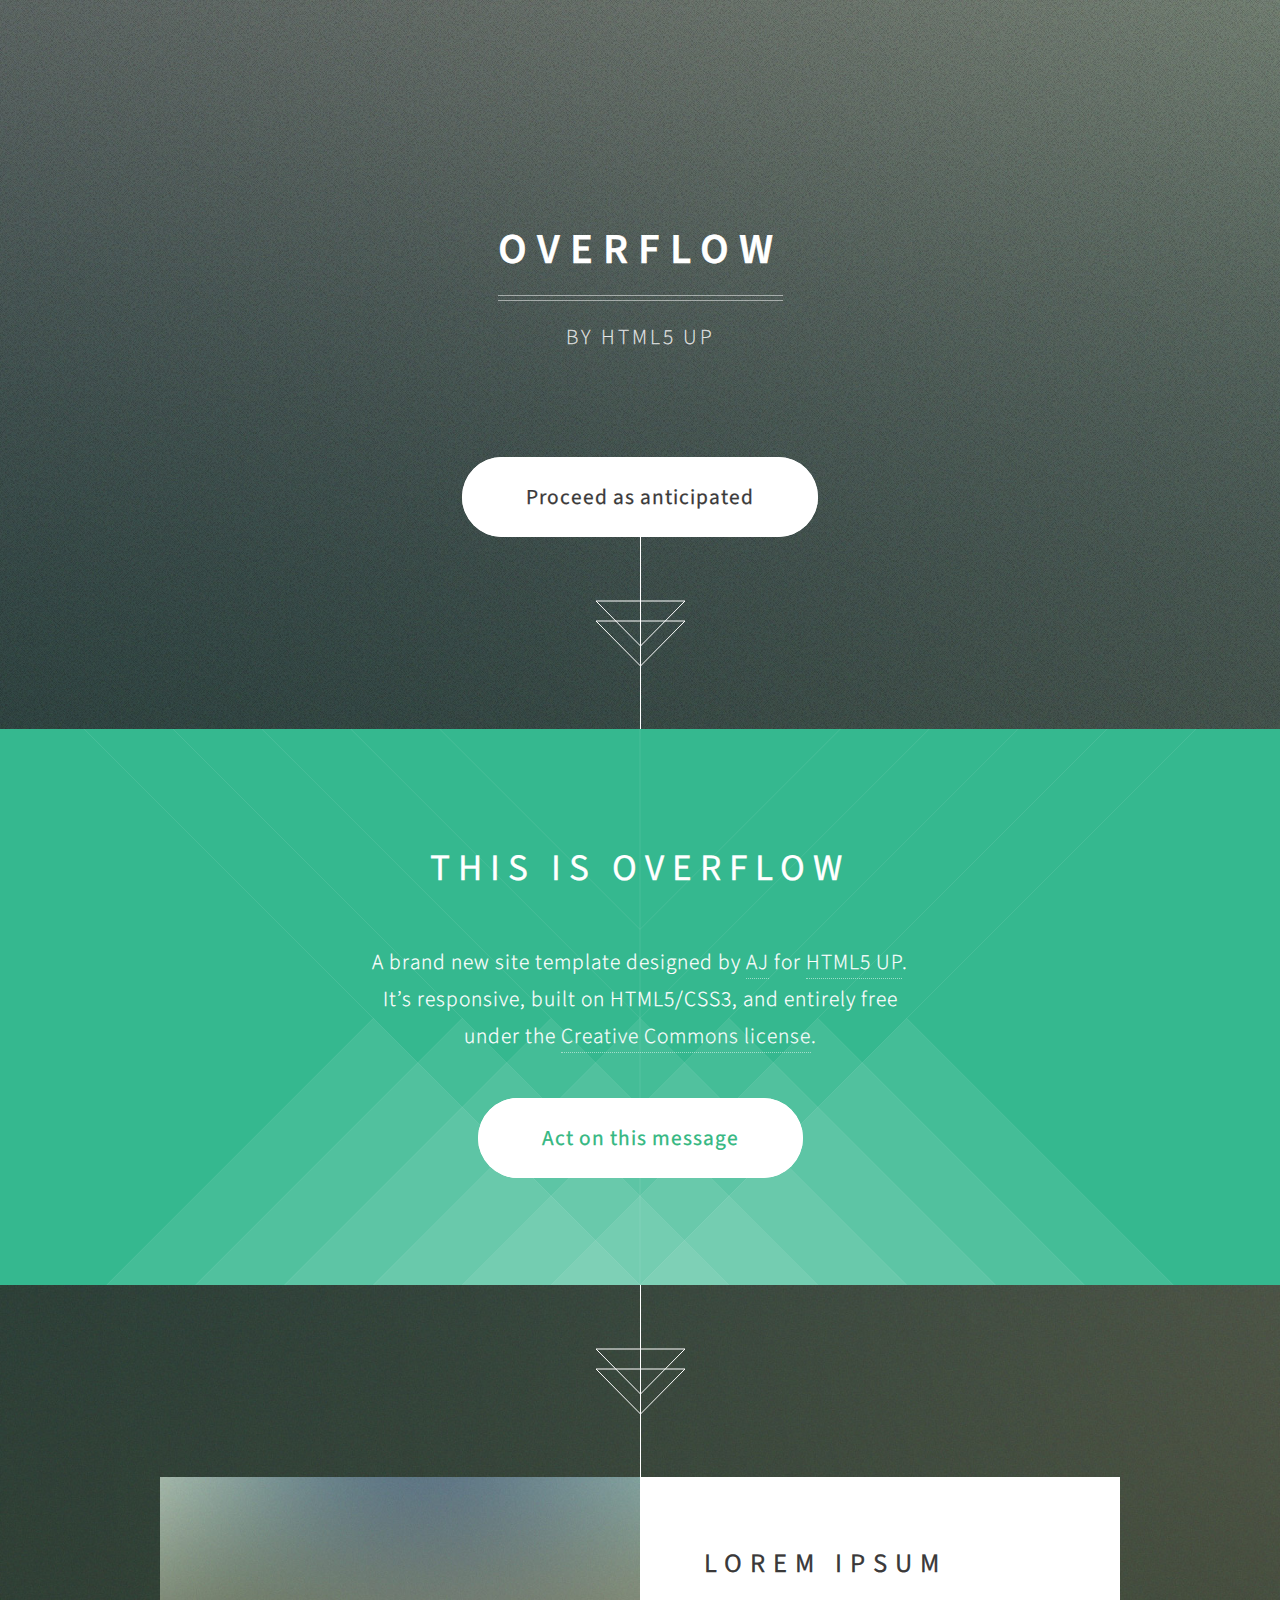
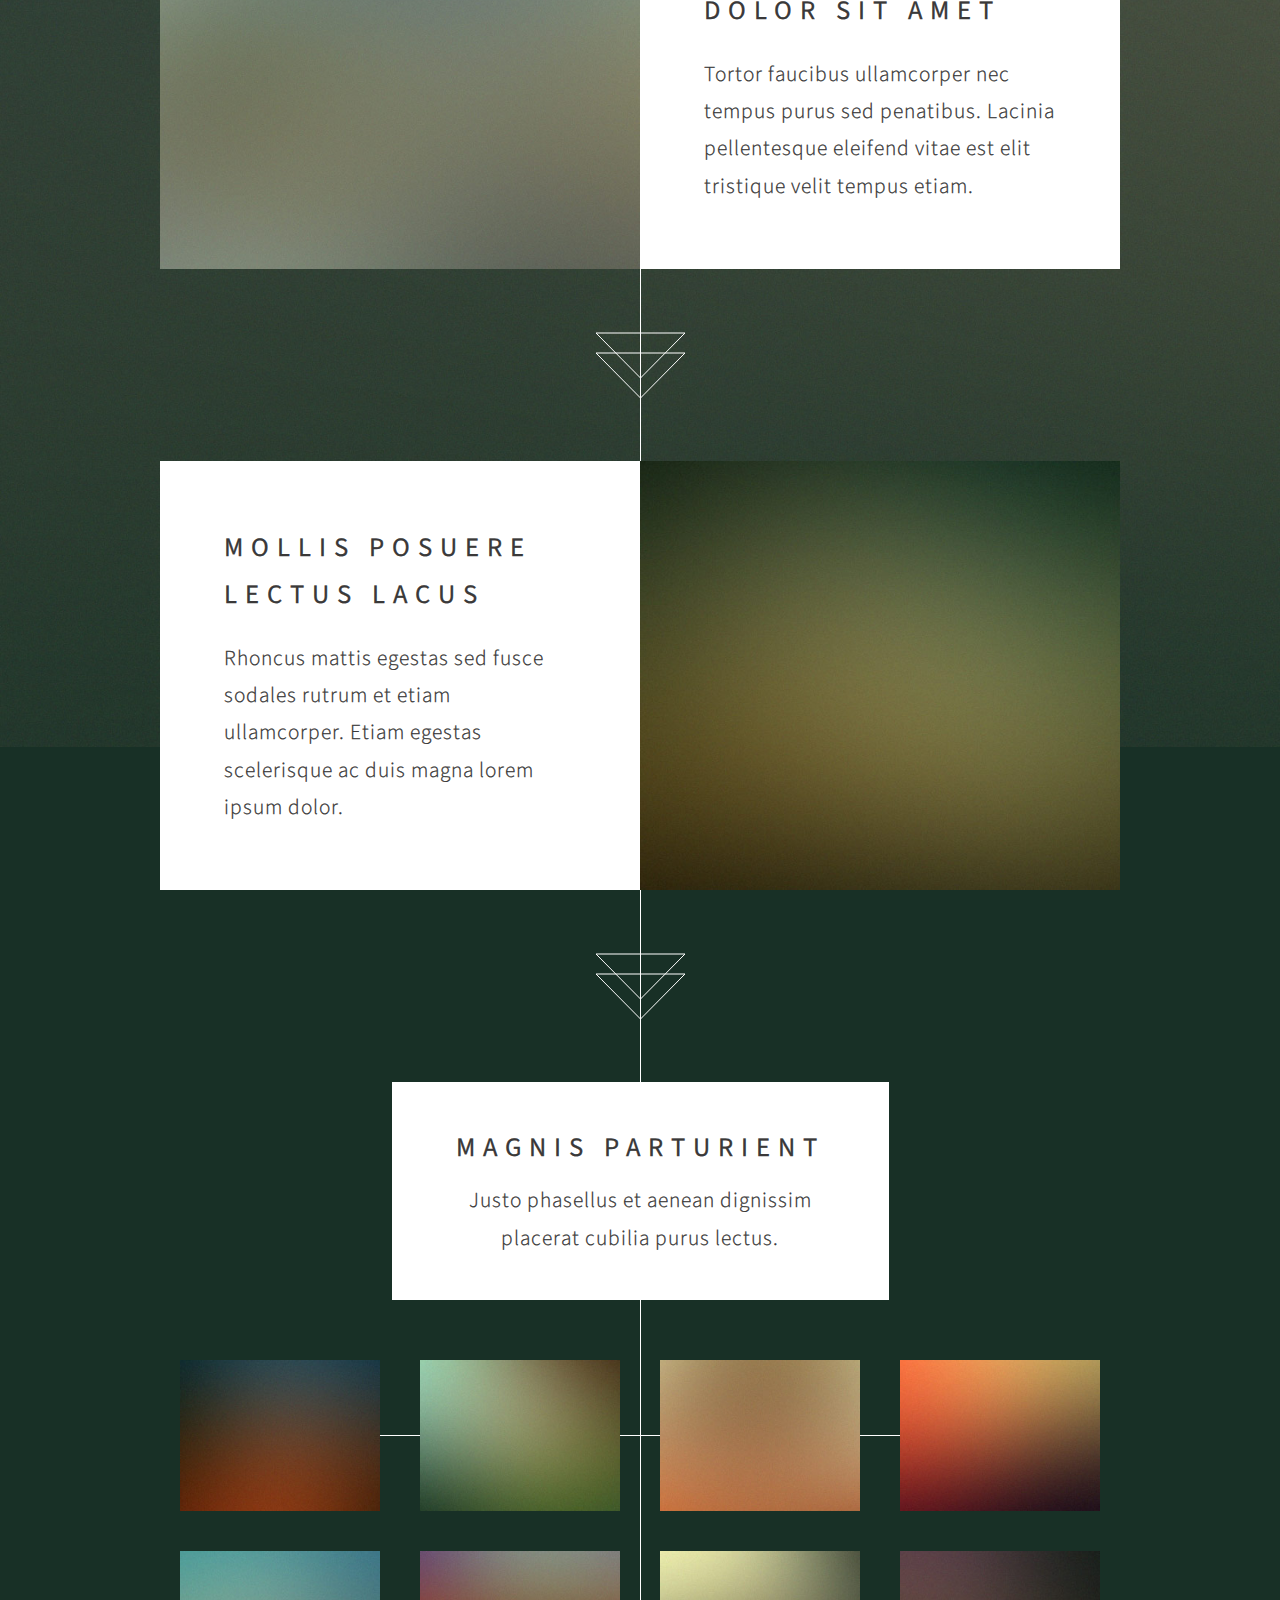
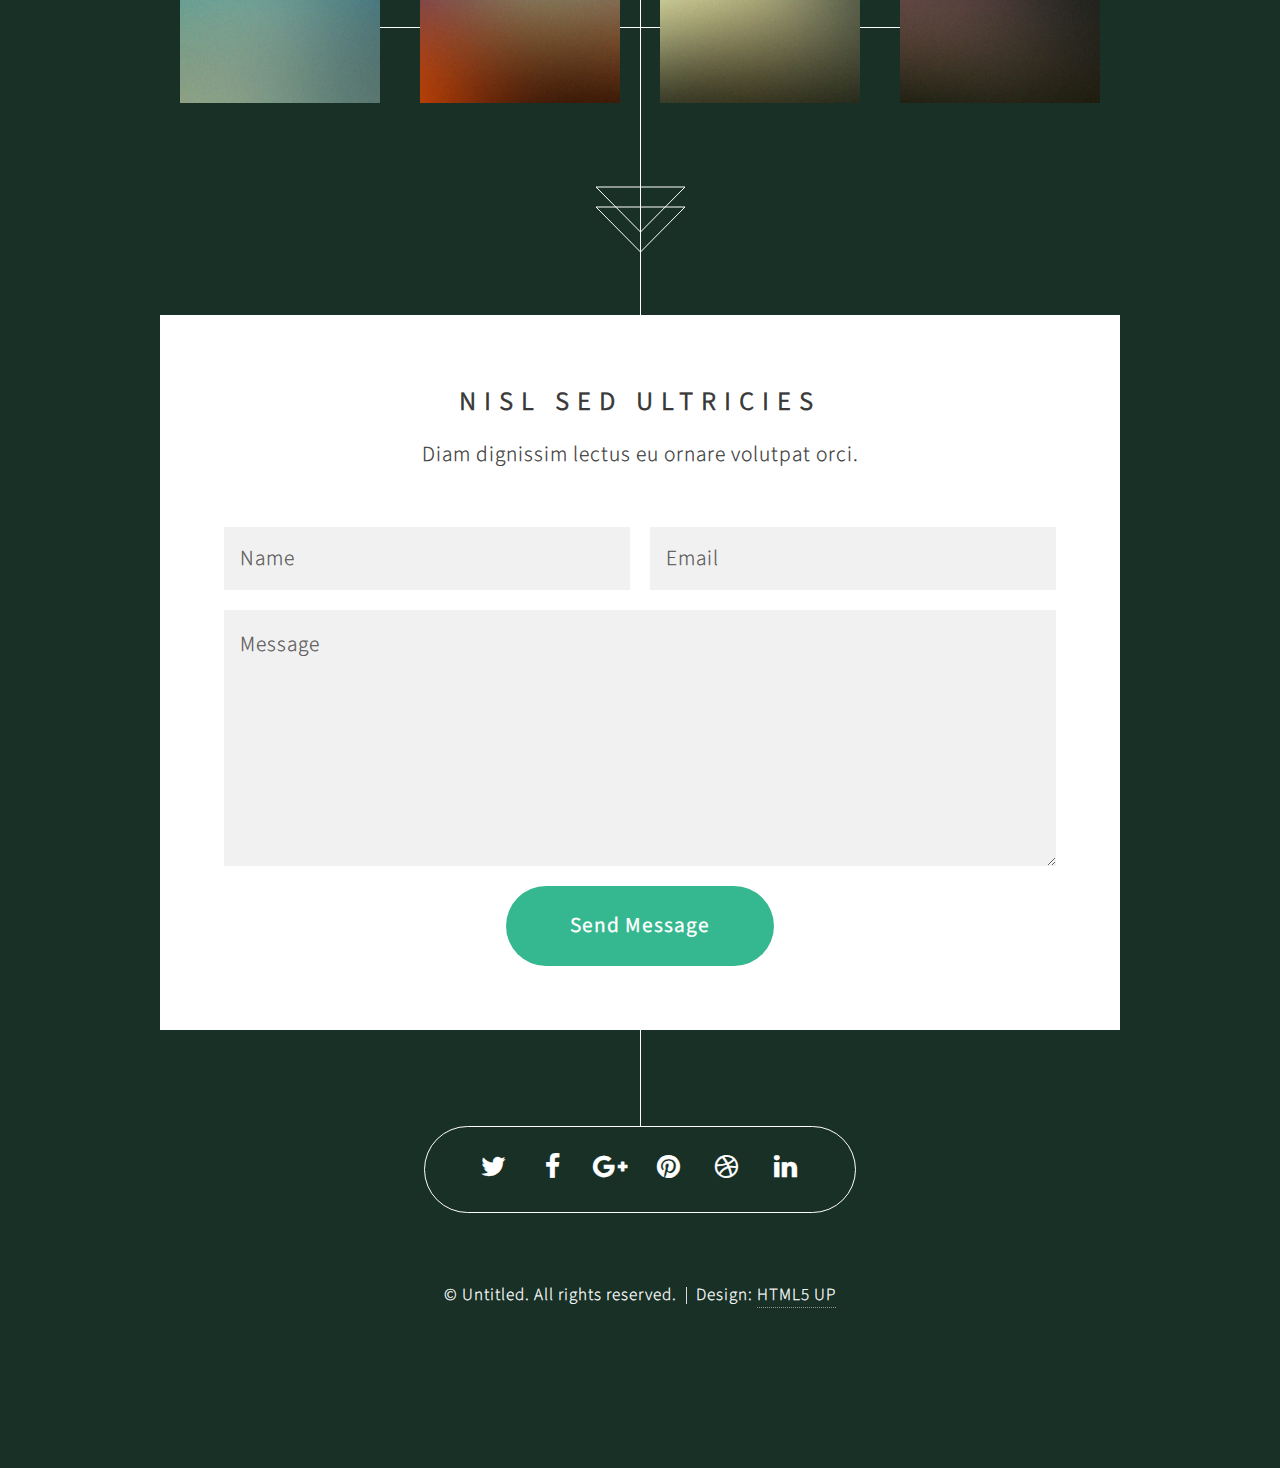
==== index.html @ 0cb52aa2 "Overflow structure" ====
<!DOCTYPE HTML>
<!--
	Overflow by HTML5 UP
	html5up.net | @ajlkn
	Free for personal and commercial use under the CCA 3.0 license (html5up.net/license)
-->
<html>
	<head>
		<title>Overflow by HTML5 UP</title>
		<meta charset="utf-8" />
		<meta name="viewport" content="width=device-width, initial-scale=1, user-scalable=no" />
		<link rel="stylesheet" href="assets/css/main.css" />
		<noscript><link rel="stylesheet" href="assets/css/noscript.css" /></noscript>
	</head>
	<body class="is-preload">

		<!-- Header -->
			<section id="header">
				<header>
					<h1>Overflow</h1>
					<p>By HTML5 UP</p>
				</header>
				<footer>
					<a href="#banner" class="button style2 scrolly-middle">Proceed as anticipated</a>
				</footer>
			</section>

		<!-- Banner -->
			<section id="banner">
				<header>
					<h2>This is Overflow</h2>
				</header>
				<p>A brand new site template designed by <a href="http://twitter.com/ajlkn">AJ</a> for <a href="http://html5up.net">HTML5 UP</a>.<br />
				It’s responsive, built on HTML5/CSS3, and entirely free<br />
				under the <a href="http://html5up.net/license">Creative Commons license</a>.</p>
				<footer>
					<a href="#first" class="button style2 scrolly">Act on this message</a>
				</footer>
			</section>

		<!-- Feature 1 -->
			<article id="first" class="container box style1 right">
				<a href="#" class="image fit"><img src="images/pic01.jpg" alt="" /></a>
				<div class="inner">
					<header>
						<h2>Lorem ipsum<br />
						dolor sit amet</h2>
					</header>
					<p>Tortor faucibus ullamcorper nec tempus purus sed penatibus. Lacinia pellentesque eleifend vitae est elit tristique velit tempus etiam.</p>
				</div>
			</article>

		<!-- Feature 2 -->
			<article class="container box style1 left">
				<a href="#" class="image fit"><img src="images/pic02.jpg" alt="" /></a>
				<div class="inner">
					<header>
						<h2>Mollis posuere<br />
						lectus lacus</h2>
					</header>
					<p>Rhoncus mattis egestas sed fusce sodales rutrum et etiam ullamcorper. Etiam egestas scelerisque ac duis magna lorem ipsum dolor.</p>
				</div>
			</article>

		<!-- Portfolio -->
			<article class="container box style2">
				<header>
					<h2>Magnis parturient</h2>
					<p>Justo phasellus et aenean dignissim<br />
					placerat cubilia purus lectus.</p>
				</header>
				<div class="inner gallery">
					<div class="row gtr-0">
						<div class="col-3 col-12-mobile"><a href="images/fulls/01.jpg" class="image fit"><img src="images/thumbs/01.jpg" alt="" title="Ad infinitum" /></a></div>
						<div class="col-3 col-12-mobile"><a href="images/fulls/02.jpg" class="image fit"><img src="images/thumbs/02.jpg" alt="" title="Dressed in Clarity" /></a></div>
						<div class="col-3 col-12-mobile"><a href="images/fulls/03.jpg" class="image fit"><img src="images/thumbs/03.jpg" alt="" title="Raven" /></a></div>
						<div class="col-3 col-12-mobile"><a href="images/fulls/04.jpg" class="image fit"><img src="images/thumbs/04.jpg" alt="" title="I'll have a cup of Disneyland, please" /></a></div>
					</div>
					<div class="row gtr-0">
						<div class="col-3 col-12-mobile"><a href="images/fulls/05.jpg" class="image fit"><img src="images/thumbs/05.jpg" alt="" title="Cherish" /></a></div>
						<div class="col-3 col-12-mobile"><a href="images/fulls/06.jpg" class="image fit"><img src="images/thumbs/06.jpg" alt="" title="Different." /></a></div>
						<div class="col-3 col-12-mobile"><a href="images/fulls/07.jpg" class="image fit"><img src="images/thumbs/07.jpg" alt="" title="History was made here" /></a></div>
						<div class="col-3 col-12-mobile"><a href="images/fulls/08.jpg" class="image fit"><img src="images/thumbs/08.jpg" alt="" title="People come and go and walk away" /></a></div>
					</div>
				</div>
			</article>

		<!-- Contact -->
			<article class="container box style3">
				<header>
					<h2>Nisl sed ultricies</h2>
					<p>Diam dignissim lectus eu ornare volutpat orci.</p>
				</header>
				<form method="post" action="#">
					<div class="row gtr-50">
						<div class="col-6 col-12-mobile"><input type="text" class="text" name="name" placeholder="Name" /></div>
						<div class="col-6 col-12-mobile"><input type="text" class="text" name="email" placeholder="Email" /></div>
						<div class="col-12">
							<textarea name="message" placeholder="Message"></textarea>
						</div>
						<div class="col-12">
							<ul class="actions">
								<li><input type="submit" value="Send Message" /></li>
							</ul>
						</div>
					</div>
				</form>
			</article>

		<!-- Generic -->
		<!--
			<article class="container box style3">
				<header>
					<h2>Generic Box</h2>
					<p>Just a generic box. Nothing to see here.</p>
				</header>
				<section>
					<header>
						<h3>Paragraph</h3>
						<p>This is a subtitle</p>
					</header>
					<p>Phasellus nisl nisl, varius id <sup>porttitor sed pellentesque</sup> ac orci. Pellentesque
					habitant <strong>strong</strong> tristique <b>bold</b> et netus <i>italic</i> malesuada <em>emphasized</em> ac turpis egestas. Morbi
					leo suscipit ut. Praesent <sub>id turpis vitae</sub> turpis pretium ultricies. Vestibulum sit
					amet risus elit.</p>
				</section>
				<section>
					<header>
						<h3>Blockquote</h3>
					</header>
					<blockquote>Fringilla nisl. Donec accumsan interdum nisi, quis tincidunt felis sagittis eget.
					tempus euismod. Vestibulum ante ipsum primis in faucibus.</blockquote>
				</section>
				<section>
					<header>
						<h3>Divider</h3>
					</header>
					<p>Donec consectetur <a href="#">vestibulum dolor et pulvinar</a>. Etiam vel felis enim, at viverra
					ligula. Ut porttitor sagittis lorem, quis eleifend nisi ornare vel. Praesent nec orci
					facilisis leo magna. Cras sit amet urna eros, id egestas urna. Quisque aliquam
					tempus euismod. Vestibulum ante ipsum primis in faucibus orci luctus et ultrices
					posuere cubilia.</p>
					<hr />
					<p>Donec consectetur vestibulum dolor et pulvinar. Etiam vel felis enim, at viverra
					ligula. Ut porttitor sagittis lorem, quis eleifend nisi ornare vel. Praesent nec orci
					facilisis leo magna. Cras sit amet urna eros, id egestas urna. Quisque aliquam
					tempus euismod. Vestibulum ante ipsum primis in faucibus orci luctus et ultrices
					posuere cubilia.</p>
				</section>
				<section>
					<header>
						<h3>Unordered List</h3>
					</header>
					<ul>
						<li>Donec consectetur vestibulum dolor et pulvinar. Etiam vel felis enim, at viverra ligula. Ut porttitor sagittis lorem, quis eleifend nisi ornare vel.</li>
						<li>Donec consectetur vestibulum dolor et pulvinar. Etiam vel felis enim, at viverra ligula. Ut porttitor sagittis lorem, quis eleifend nisi ornare vel.</li>
						<li>Donec consectetur vestibulum dolor et pulvinar. Etiam vel felis enim, at viverra ligula. Ut porttitor sagittis lorem, quis eleifend nisi ornare vel.</li>
						<li>Donec consectetur vestibulum dolor et pulvinar. Etiam vel felis enim, at viverra ligula. Ut porttitor sagittis lorem, quis eleifend nisi ornare vel.</li>
					</ul>
				</section>
				<section>
					<header>
						<h3>Ordered List</h3>
					</header>
					<ol>
						<li>Donec consectetur vestibulum dolor et pulvinar. Etiam vel felis enim, at viverra ligula. Ut porttitor sagittis lorem, quis eleifend nisi ornare vel.</li>
						<li>Donec consectetur vestibulum dolor et pulvinar. Etiam vel felis enim, at viverra ligula. Ut porttitor sagittis lorem, quis eleifend nisi ornare vel.</li>
						<li>Donec consectetur vestibulum dolor et pulvinar. Etiam vel felis enim, at viverra ligula. Ut porttitor sagittis lorem, quis eleifend nisi ornare vel.</li>
						<li>Donec consectetur vestibulum dolor et pulvinar. Etiam vel felis enim, at viverra ligula. Ut porttitor sagittis lorem, quis eleifend nisi ornare vel.</li>
					</ol>
				</section>
				<section>
					<header>
						<h3>Table</h3>
					</header>
					<div class="table-wrapper">
						<table>
							<thead>
								<tr>
									<th>ID</th>
									<th>Name</th>
									<th>Description</th>
									<th>Price</th>
								</tr>
							</thead>
							<tbody>
								<tr>
									<td>45815</td>
									<td>Something</td>
									<td>Ut porttitor sagittis lorem quis nisi ornare.</td>
									<td>29.99</td>
								</tr>
								<tr>
									<td>24524</td>
									<td>Nothing</td>
									<td>Ut porttitor sagittis lorem quis nisi ornare.</td>
									<td>19.99</td>
								</tr>
								<tr>
									<td>45815</td>
									<td>Something</td>
									<td>Ut porttitor sagittis lorem quis nisi ornare.</td>
									<td>29.99</td>
								</tr>
								<tr>
									<td>24524</td>
									<td>Nothing</td>
									<td>Ut porttitor sagittis lorem quis nisi ornare.</td>
									<td>19.99</td>
								</tr>
							</tbody>
							<tfoot>
								<tr>
									<td colspan="3"></td>
									<td>100.00</td>
								</tr>
							</tfoot>
						</table>
					</div>
				</section>
				<section>
					<header>
						<h3>Form</h3>
					</header>
					<form method="post" action="#">
						<div class="row">
							<div class="col-6 col-12-mobile">
								<input class="text" type="text" name="name" id="name" value="" placeholder="John Doe" />
							</div>
							<div class="col-6 col-12-mobile">
								<input class="text" type="text" name="email" id="email" value="" placeholder="johndoe@domain.tld" />
							</div>
							<div class="col-12">
								<select name="department" id="department">
									<option value="">Choose a department</option>
									<option value="1">Manufacturing</option>
									<option value="2">Administration</option>
									<option value="3">Support</option>
								</select>
							</div>
							<div class="col-12">
								<input class="text" type="text" name="subject" id="subject" value="" placeholder="Enter your subject" />
							</div>
							<div class="col-12">
								<textarea name="message" id="message" placeholder="Enter your message"></textarea>
							</div>
							<div class="col-12">
								<ul class="actions">
									<li><input type="submit" value="Submit" /></li>
									<li><input type="reset" class="style3" value="Clear Form" /></li>
								</ul>
							</div>
						</div>
					</form>
				</section>
			</article>
		-->

		<section id="footer">
			<ul class="icons">
				<li><a href="#" class="icon fa-twitter"><span class="label">Twitter</span></a></li>
				<li><a href="#" class="icon fa-facebook"><span class="label">Facebook</span></a></li>
				<li><a href="#" class="icon fa-google-plus"><span class="label">Google+</span></a></li>
				<li><a href="#" class="icon fa-pinterest"><span class="label">Pinterest</span></a></li>
				<li><a href="#" class="icon fa-dribbble"><span class="label">Dribbble</span></a></li>
				<li><a href="#" class="icon fa-linkedin"><span class="label">LinkedIn</span></a></li>
			</ul>
			<div class="copyright">
				<ul class="menu">
					<li>&copy; Untitled. All rights reserved.</li><li>Design: <a href="http://html5up.net">HTML5 UP</a></li>
				</ul>
			</div>
		</section>

		<!-- Scripts -->
			<script src="assets/js/jquery.min.js"></script>
			<script src="assets/js/jquery.scrolly.min.js"></script>
			<script src="assets/js/jquery.poptrox.min.js"></script>
			<script src="assets/js/browser.min.js"></script>
			<script src="assets/js/breakpoints.min.js"></script>
			<script src="assets/js/util.js"></script>
			<script src="assets/js/main.js"></script>

	</body>
</html>
---- assets/css/main.css ----
@import url("https://fonts.googleapis.com/css?family=Source+Sans+Pro:300,300italic,400,600");
@import url("font-awesome.min.css");

/*
	Overflow by HTML5 UP
	html5up.net | @ajlkn
	Free for personal and commercial use under the CCA 3.0 license (html5up.net/license)
*/

html, body, div, span, applet, object,
iframe, h1, h2, h3, h4, h5, h6, p, blockquote,
pre, a, abbr, acronym, address, big, cite,
code, del, dfn, em, img, ins, kbd, q, s, samp,
small, strike, strong, sub, sup, tt, var, b,
u, i, center, dl, dt, dd, ol, ul, li, fieldset,
form, label, legend, table, caption, tbody,
tfoot, thead, tr, th, td, article, aside,
canvas, details, embed, figure, figcaption,
footer, header, hgroup, menu, nav, output, ruby,
section, summary, time, mark, audio, video {
	margin: 0;
	padding: 0;
	border: 0;
	font-size: 100%;
	font: inherit;
	vertical-align: baseline;}

article, aside, details, figcaption, figure,
footer, header, hgroup, menu, nav, section {
	display: block;}

body {
	line-height: 1;
}

ol, ul {
	list-style: none;
}

blockquote, q {
	quotes: none;
}

	blockquote:before, blockquote:after, q:before, q:after {
		content: '';
		content: none;
	}

table {
	border-collapse: collapse;
	border-spacing: 0;
}

body {
	-webkit-text-size-adjust: none;
}

mark {
	background-color: transparent;
	color: inherit;
}

input::-moz-focus-inner {
	border: 0;
	padding: 0;
}

input, select, textarea {
	-moz-appearance: none;
	-webkit-appearance: none;
	-ms-appearance: none;
	appearance: none;
}

/* Basic */

	html {
		box-sizing: border-box;
	}

	*, *:before, *:after {
		box-sizing: inherit;
	}

	body {
		background-color: #183026;
		background-image: url("images/overlay.png"), url("../../images/bg.jpg");
		background-repeat: repeat, no-repeat;
		background-size: auto, cover;
		background-position: top left, center 0;
		background-attachment: fixed, fixed;
		font-family: 'Source Sans Pro', sans-serif;
		font-size: 18pt;
		line-height: 1.75em;
		font-weight: 300;
		letter-spacing: 1px;
		color: #3a3939;
		text-shadow: 0 0 0.5px rgba(58, 57, 57, 0.25);
		-webkit-text-stroke: 0.25px;
	}

		body.is-scroll {
			background-attachment: scroll, scroll;
			background-size: auto, 100% auto;
		}

		body.is-preload *, body.is-preload *:before, body.is-preload *:after {
			-moz-animation: none !important;
			-webkit-animation: none !important;
			-ms-animation: none !important;
			animation: none !important;
			-moz-transition: none !important;
			-webkit-transition: none !important;
			-ms-transition: none !important;
			transition: none !important;
		}

	input, textarea, select {
		font-family: 'Source Sans Pro', sans-serif;
		font-size: 18pt;
		line-height: 1.75em;
		font-weight: 300;
		letter-spacing: 1px;
		color: #3a3939;
		text-shadow: 0 0 0.5px rgba(58, 57, 57, 0.25);
		-webkit-text-stroke: 0.25px;
	}

	h1, h2, h3, h4, h5, h6 {
		font-weight: 400;
		text-transform: uppercase;
		line-height: 1.75em;
	}

	h1 a, h2 a, h3 a, h4 a, h5 a, h6 a {
		color: inherit;
		text-decoration: none;
	}

	h2 {
		font-size: 1.25em;
		letter-spacing: 8px;
	}

	h3 {
		font-size: 1em;
		letter-spacing: 5px;
	}

	strong, b {
		font-weight: 400;
	}

	em, i {
		font-style: italic;
	}

	a {
		-moz-transition: border-color 0.35s ease-in-out, color 0.35s ease-in-out;
		-webkit-transition: border-color 0.35s ease-in-out, color 0.35s ease-in-out;
		-ms-transition: border-color 0.35s ease-in-out, color 0.35s ease-in-out;
		transition: border-color 0.35s ease-in-out, color 0.35s ease-in-out;
		color: #35b88f;
		text-shadow: 0 0 0.5px rgba(53, 184, 143, 0.25);
		text-decoration: none;
		border-bottom: dotted 1px rgba(53, 184, 143, 0.5);
	}

		a:hover {
			border-bottom-color: rgba(53, 184, 143, 0);
		}

	sub {
		position: relative;
		top: 0.5em;
		font-size: 0.8em;
	}

	sup {
		position: relative;
		top: -0.5em;
		font-size: 0.8em;
	}

	hr {
		border: 0;
		border-top: solid 1px #dad9d9;
		margin: 2em 0 2em 0;
	}

	blockquote {
		border-left: solid 0.5em #eae9e9;
		padding: 1em 0 1em 2em;
		font-style: italic;
	}

	p, ul, ol, dl, table {
		margin-bottom: 1em;
	}

	header {
		margin-bottom: 1em;
	}

		header p {
			display: block;
			margin: 0.5em 0 0 0;
			padding: 0 0 1.5em 0;
		}

	footer {
		margin-top: 1em;
	}

	br.clear {
		clear: both;
	}

/* Container */

	.container {
		margin: 0 auto;
		max-width: 100%;
		width: 1140px;
	}

		@media screen and (max-width: 1680px) {

			.container {
				width: 960px;
			}

		}

		@media screen and (max-width: 1080px) {

			.container {
				width: 95%;
			}

		}

/* Row */

	.row {
		display: flex;
		flex-wrap: wrap;
		box-sizing: border-box;
		align-items: stretch;
	}

		.row > * {
			box-sizing: border-box;
		}

		.row.gtr-uniform > * > :last-child {
			margin-bottom: 0;
		}

		.row.aln-left {
			justify-content: flex-start;
		}

		.row.aln-center {
			justify-content: center;
		}

		.row.aln-right {
			justify-content: flex-end;
		}

		.row.aln-top {
			align-items: flex-start;
		}

		.row.aln-middle {
			align-items: center;
		}

		.row.aln-bottom {
			align-items: flex-end;
		}

		.row > .imp {
			order: -1;
		}

		.row > .col-1 {
			width: 8.3333333333%;
		}

		.row > .off-1 {
			margin-left: 8.3333333333%;
		}

		.row > .col-2 {
			width: 16.6666666667%;
		}

		.row > .off-2 {
			margin-left: 16.6666666667%;
		}

		.row > .col-3 {
			width: 25%;
		}

		.row > .off-3 {
			margin-left: 25%;
		}

		.row > .col-4 {
			width: 33.3333333333%;
		}

		.row > .off-4 {
			margin-left: 33.3333333333%;
		}

		.row > .col-5 {
			width: 41.6666666667%;
		}

		.row > .off-5 {
			margin-left: 41.6666666667%;
		}

		.row > .col-6 {
			width: 50%;
		}

		.row > .off-6 {
			margin-left: 50%;
		}

		.row > .col-7 {
			width: 58.3333333333%;
		}

		.row > .off-7 {
			margin-left: 58.3333333333%;
		}

		.row > .col-8 {
			width: 66.6666666667%;
		}

		.row > .off-8 {
			margin-left: 66.6666666667%;
		}

		.row > .col-9 {
			width: 75%;
		}

		.row > .off-9 {
			margin-left: 75%;
		}

		.row > .col-10 {
			width: 83.3333333333%;
		}

		.row > .off-10 {
			margin-left: 83.3333333333%;
		}

		.row > .col-11 {
			width: 91.6666666667%;
		}

		.row > .off-11 {
			margin-left: 91.6666666667%;
		}

		.row > .col-12 {
			width: 100%;
		}

		.row > .off-12 {
			margin-left: 100%;
		}

		.row.gtr-0 {
			margin-top: 0px;
			margin-left: 0px;
		}

			.row.gtr-0 > * {
				padding: 0px 0 0 0px;
			}

			.row.gtr-0.gtr-uniform {
				margin-top: 0px;
			}

				.row.gtr-0.gtr-uniform > * {
					padding-top: 0px;
				}

		.row.gtr-25 {
			margin-top: -10px;
			margin-left: -10px;
		}

			.row.gtr-25 > * {
				padding: 10px 0 0 10px;
			}

			.row.gtr-25.gtr-uniform {
				margin-top: -10px;
			}

				.row.gtr-25.gtr-uniform > * {
					padding-top: 10px;
				}

		.row.gtr-50 {
			margin-top: -20px;
			margin-left: -20px;
		}

			.row.gtr-50 > * {
				padding: 20px 0 0 20px;
			}

			.row.gtr-50.gtr-uniform {
				margin-top: -20px;
			}

				.row.gtr-50.gtr-uniform > * {
					padding-top: 20px;
				}

		.row {
			margin-top: -40px;
			margin-left: -40px;
		}

			.row > * {
				padding: 40px 0 0 40px;
			}

			.row.gtr-uniform {
				margin-top: -40px;
			}

				.row.gtr-uniform > * {
					padding-top: 40px;
				}

		.row.gtr-150 {
			margin-top: -60px;
			margin-left: -60px;
		}

			.row.gtr-150 > * {
				padding: 60px 0 0 60px;
			}

			.row.gtr-150.gtr-uniform {
				margin-top: -60px;
			}

				.row.gtr-150.gtr-uniform > * {
					padding-top: 60px;
				}

		.row.gtr-200 {
			margin-top: -80px;
			margin-left: -80px;
		}

			.row.gtr-200 > * {
				padding: 80px 0 0 80px;
			}

			.row.gtr-200.gtr-uniform {
				margin-top: -80px;
			}

				.row.gtr-200.gtr-uniform > * {
					padding-top: 80px;
				}

		@media screen and (max-width: 1680px) {

			.row {
				display: flex;
				flex-wrap: wrap;
				box-sizing: border-box;
				align-items: stretch;
			}

				.row > * {
					box-sizing: border-box;
				}

				.row.gtr-uniform > * > :last-child {
					margin-bottom: 0;
				}

				.row.aln-left {
					justify-content: flex-start;
				}

				.row.aln-center {
					justify-content: center;
				}

				.row.aln-right {
					justify-content: flex-end;
				}

				.row.aln-top {
					align-items: flex-start;
				}

				.row.aln-middle {
					align-items: center;
				}

				.row.aln-bottom {
					align-items: flex-end;
				}

				.row > .imp-wide {
					order: -1;
				}

				.row > .col-1-wide {
					width: 8.3333333333%;
				}

				.row > .off-1-wide {
					margin-left: 8.3333333333%;
				}

				.row > .col-2-wide {
					width: 16.6666666667%;
				}

				.row > .off-2-wide {
					margin-left: 16.6666666667%;
				}

				.row > .col-3-wide {
					width: 25%;
				}

				.row > .off-3-wide {
					margin-left: 25%;
				}

				.row > .col-4-wide {
					width: 33.3333333333%;
				}

				.row > .off-4-wide {
					margin-left: 33.3333333333%;
				}

				.row > .col-5-wide {
					width: 41.6666666667%;
				}

				.row > .off-5-wide {
					margin-left: 41.6666666667%;
				}

				.row > .col-6-wide {
					width: 50%;
				}

				.row > .off-6-wide {
					margin-left: 50%;
				}

				.row > .col-7-wide {
					width: 58.3333333333%;
				}

				.row > .off-7-wide {
					margin-left: 58.3333333333%;
				}

				.row > .col-8-wide {
					width: 66.6666666667%;
				}

				.row > .off-8-wide {
					margin-left: 66.6666666667%;
				}

				.row > .col-9-wide {
					width: 75%;
				}

				.row > .off-9-wide {
					margin-left: 75%;
				}

				.row > .col-10-wide {
					width: 83.3333333333%;
				}

				.row > .off-10-wide {
					margin-left: 83.3333333333%;
				}

				.row > .col-11-wide {
					width: 91.6666666667%;
				}

				.row > .off-11-wide {
					margin-left: 91.6666666667%;
				}

				.row > .col-12-wide {
					width: 100%;
				}

				.row > .off-12-wide {
					margin-left: 100%;
				}

				.row.gtr-0 {
					margin-top: 0px;
					margin-left: 0px;
				}

					.row.gtr-0 > * {
						padding: 0px 0 0 0px;
					}

					.row.gtr-0.gtr-uniform {
						margin-top: 0px;
					}

						.row.gtr-0.gtr-uniform > * {
							padding-top: 0px;
						}

				.row.gtr-25 {
					margin-top: -10px;
					margin-left: -10px;
				}

					.row.gtr-25 > * {
						padding: 10px 0 0 10px;
					}

					.row.gtr-25.gtr-uniform {
						margin-top: -10px;
					}

						.row.gtr-25.gtr-uniform > * {
							padding-top: 10px;
						}

				.row.gtr-50 {
					margin-top: -20px;
					margin-left: -20px;
				}

					.row.gtr-50 > * {
						padding: 20px 0 0 20px;
					}

					.row.gtr-50.gtr-uniform {
						margin-top: -20px;
					}

						.row.gtr-50.gtr-uniform > * {
							padding-top: 20px;
						}

				.row {
					margin-top: -40px;
					margin-left: -40px;
				}

					.row > * {
						padding: 40px 0 0 40px;
					}

					.row.gtr-uniform {
						margin-top: -40px;
					}

						.row.gtr-uniform > * {
							padding-top: 40px;
						}

				.row.gtr-150 {
					margin-top: -60px;
					margin-left: -60px;
				}

					.row.gtr-150 > * {
						padding: 60px 0 0 60px;
					}

					.row.gtr-150.gtr-uniform {
						margin-top: -60px;
					}

						.row.gtr-150.gtr-uniform > * {
							padding-top: 60px;
						}

				.row.gtr-200 {
					margin-top: -80px;
					margin-left: -80px;
				}

					.row.gtr-200 > * {
						padding: 80px 0 0 80px;
					}

					.row.gtr-200.gtr-uniform {
						margin-top: -80px;
					}

						.row.gtr-200.gtr-uniform > * {
							padding-top: 80px;
						}

		}

		@media screen and (max-width: 1080px) {

			.row {
				display: flex;
				flex-wrap: wrap;
				box-sizing: border-box;
				align-items: stretch;
			}

				.row > * {
					box-sizing: border-box;
				}

				.row.gtr-uniform > * > :last-child {
					margin-bottom: 0;
				}

				.row.aln-left {
					justify-content: flex-start;
				}

				.row.aln-center {
					justify-content: center;
				}

				.row.aln-right {
					justify-content: flex-end;
				}

				.row.aln-top {
					align-items: flex-start;
				}

				.row.aln-middle {
					align-items: center;
				}

				.row.aln-bottom {
					align-items: flex-end;
				}

				.row > .imp-normal {
					order: -1;
				}

				.row > .col-1-normal {
					width: 8.3333333333%;
				}

				.row > .off-1-normal {
					margin-left: 8.3333333333%;
				}

				.row > .col-2-normal {
					width: 16.6666666667%;
				}

				.row > .off-2-normal {
					margin-left: 16.6666666667%;
				}

				.row > .col-3-normal {
					width: 25%;
				}

				.row > .off-3-normal {
					margin-left: 25%;
				}

				.row > .col-4-normal {
					width: 33.3333333333%;
				}

				.row > .off-4-normal {
					margin-left: 33.3333333333%;
				}

				.row > .col-5-normal {
					width: 41.6666666667%;
				}

				.row > .off-5-normal {
					margin-left: 41.6666666667%;
				}

				.row > .col-6-normal {
					width: 50%;
				}

				.row > .off-6-normal {
					margin-left: 50%;
				}

				.row > .col-7-normal {
					width: 58.3333333333%;
				}

				.row > .off-7-normal {
					margin-left: 58.3333333333%;
				}

				.row > .col-8-normal {
					width: 66.6666666667%;
				}

				.row > .off-8-normal {
					margin-left: 66.6666666667%;
				}

				.row > .col-9-normal {
					width: 75%;
				}

				.row > .off-9-normal {
					margin-left: 75%;
				}

				.row > .col-10-normal {
					width: 83.3333333333%;
				}

				.row > .off-10-normal {
					margin-left: 83.3333333333%;
				}

				.row > .col-11-normal {
					width: 91.6666666667%;
				}

				.row > .off-11-normal {
					margin-left: 91.6666666667%;
				}

				.row > .col-12-normal {
					width: 100%;
				}

				.row > .off-12-normal {
					margin-left: 100%;
				}

				.row.gtr-0 {
					margin-top: 0px;
					margin-left: 0px;
				}

					.row.gtr-0 > * {
						padding: 0px 0 0 0px;
					}

					.row.gtr-0.gtr-uniform {
						margin-top: 0px;
					}

						.row.gtr-0.gtr-uniform > * {
							padding-top: 0px;
						}

				.row.gtr-25 {
					margin-top: -10px;
					margin-left: -10px;
				}

					.row.gtr-25 > * {
						padding: 10px 0 0 10px;
					}

					.row.gtr-25.gtr-uniform {
						margin-top: -10px;
					}

						.row.gtr-25.gtr-uniform > * {
							padding-top: 10px;
						}

				.row.gtr-50 {
					margin-top: -20px;
					margin-left: -20px;
				}

					.row.gtr-50 > * {
						padding: 20px 0 0 20px;
					}

					.row.gtr-50.gtr-uniform {
						margin-top: -20px;
					}

						.row.gtr-50.gtr-uniform > * {
							padding-top: 20px;
						}

				.row {
					margin-top: -40px;
					margin-left: -40px;
				}

					.row > * {
						padding: 40px 0 0 40px;
					}

					.row.gtr-uniform {
						margin-top: -40px;
					}

						.row.gtr-uniform > * {
							padding-top: 40px;
						}

				.row.gtr-150 {
					margin-top: -60px;
					margin-left: -60px;
				}

					.row.gtr-150 > * {
						padding: 60px 0 0 60px;
					}

					.row.gtr-150.gtr-uniform {
						margin-top: -60px;
					}

						.row.gtr-150.gtr-uniform > * {
							padding-top: 60px;
						}

				.row.gtr-200 {
					margin-top: -80px;
					margin-left: -80px;
				}

					.row.gtr-200 > * {
						padding: 80px 0 0 80px;
					}

					.row.gtr-200.gtr-uniform {
						margin-top: -80px;
					}

						.row.gtr-200.gtr-uniform > * {
							padding-top: 80px;
						}

		}

		@media screen and (max-width: 840px) {

			.row {
				display: flex;
				flex-wrap: wrap;
				box-sizing: border-box;
				align-items: stretch;
			}

				.row > * {
					box-sizing: border-box;
				}

				.row.gtr-uniform > * > :last-child {
					margin-bottom: 0;
				}

				.row.aln-left {
					justify-content: flex-start;
				}

				.row.aln-center {
					justify-content: center;
				}

				.row.aln-right {
					justify-content: flex-end;
				}

				.row.aln-top {
					align-items: flex-start;
				}

				.row.aln-middle {
					align-items: center;
				}

				.row.aln-bottom {
					align-items: flex-end;
				}

				.row > .imp-narrow {
					order: -1;
				}

				.row > .col-1-narrow {
					width: 8.3333333333%;
				}

				.row > .off-1-narrow {
					margin-left: 8.3333333333%;
				}

				.row > .col-2-narrow {
					width: 16.6666666667%;
				}

				.row > .off-2-narrow {
					margin-left: 16.6666666667%;
				}

				.row > .col-3-narrow {
					width: 25%;
				}

				.row > .off-3-narrow {
					margin-left: 25%;
				}

				.row > .col-4-narrow {
					width: 33.3333333333%;
				}

				.row > .off-4-narrow {
					margin-left: 33.3333333333%;
				}

				.row > .col-5-narrow {
					width: 41.6666666667%;
				}

				.row > .off-5-narrow {
					margin-left: 41.6666666667%;
				}

				.row > .col-6-narrow {
					width: 50%;
				}

				.row > .off-6-narrow {
					margin-left: 50%;
				}

				.row > .col-7-narrow {
					width: 58.3333333333%;
				}

				.row > .off-7-narrow {
					margin-left: 58.3333333333%;
				}

				.row > .col-8-narrow {
					width: 66.6666666667%;
				}

				.row > .off-8-narrow {
					margin-left: 66.6666666667%;
				}

				.row > .col-9-narrow {
					width: 75%;
				}

				.row > .off-9-narrow {
					margin-left: 75%;
				}

				.row > .col-10-narrow {
					width: 83.3333333333%;
				}

				.row > .off-10-narrow {
					margin-left: 83.3333333333%;
				}

				.row > .col-11-narrow {
					width: 91.6666666667%;
				}

				.row > .off-11-narrow {
					margin-left: 91.6666666667%;
				}

				.row > .col-12-narrow {
					width: 100%;
				}

				.row > .off-12-narrow {
					margin-left: 100%;
				}

				.row.gtr-0 {
					margin-top: 0px;
					margin-left: 0px;
				}

					.row.gtr-0 > * {
						padding: 0px 0 0 0px;
					}

					.row.gtr-0.gtr-uniform {
						margin-top: 0px;
					}

						.row.gtr-0.gtr-uniform > * {
							padding-top: 0px;
						}

				.row.gtr-25 {
					margin-top: -7.5px;
					margin-left: -7.5px;
				}

					.row.gtr-25 > * {
						padding: 7.5px 0 0 7.5px;
					}

					.row.gtr-25.gtr-uniform {
						margin-top: -7.5px;
					}

						.row.gtr-25.gtr-uniform > * {
							padding-top: 7.5px;
						}

				.row.gtr-50 {
					margin-top: -15px;
					margin-left: -15px;
				}

					.row.gtr-50 > * {
						padding: 15px 0 0 15px;
					}

					.row.gtr-50.gtr-uniform {
						margin-top: -15px;
					}

						.row.gtr-50.gtr-uniform > * {
							padding-top: 15px;
						}

				.row {
					margin-top: -30px;
					margin-left: -30px;
				}

					.row > * {
						padding: 30px 0 0 30px;
					}

					.row.gtr-uniform {
						margin-top: -30px;
					}

						.row.gtr-uniform > * {
							padding-top: 30px;
						}

				.row.gtr-150 {
					margin-top: -45px;
					margin-left: -45px;
				}

					.row.gtr-150 > * {
						padding: 45px 0 0 45px;
					}

					.row.gtr-150.gtr-uniform {
						margin-top: -45px;
					}

						.row.gtr-150.gtr-uniform > * {
							padding-top: 45px;
						}

				.row.gtr-200 {
					margin-top: -60px;
					margin-left: -60px;
				}

					.row.gtr-200 > * {
						padding: 60px 0 0 60px;
					}

					.row.gtr-200.gtr-uniform {
						margin-top: -60px;
					}

						.row.gtr-200.gtr-uniform > * {
							padding-top: 60px;
						}

		}

		@media screen and (max-width: 736px) {

			.row {
				display: flex;
				flex-wrap: wrap;
				box-sizing: border-box;
				align-items: stretch;
			}

				.row > * {
					box-sizing: border-box;
				}

				.row.gtr-uniform > * > :last-child {
					margin-bottom: 0;
				}

				.row.aln-left {
					justify-content: flex-start;
				}

				.row.aln-center {
					justify-content: center;
				}

				.row.aln-right {
					justify-content: flex-end;
				}

				.row.aln-top {
					align-items: flex-start;
				}

				.row.aln-middle {
					align-items: center;
				}

				.row.aln-bottom {
					align-items: flex-end;
				}

				.row > .imp-mobile {
					order: -1;
				}

				.row > .col-1-mobile {
					width: 8.3333333333%;
				}

				.row > .off-1-mobile {
					margin-left: 8.3333333333%;
				}

				.row > .col-2-mobile {
					width: 16.6666666667%;
				}

				.row > .off-2-mobile {
					margin-left: 16.6666666667%;
				}

				.row > .col-3-mobile {
					width: 25%;
				}

				.row > .off-3-mobile {
					margin-left: 25%;
				}

				.row > .col-4-mobile {
					width: 33.3333333333%;
				}

				.row > .off-4-mobile {
					margin-left: 33.3333333333%;
				}

				.row > .col-5-mobile {
					width: 41.6666666667%;
				}

				.row > .off-5-mobile {
					margin-left: 41.6666666667%;
				}

				.row > .col-6-mobile {
					width: 50%;
				}

				.row > .off-6-mobile {
					margin-left: 50%;
				}

				.row > .col-7-mobile {
					width: 58.3333333333%;
				}

				.row > .off-7-mobile {
					margin-left: 58.3333333333%;
				}

				.row > .col-8-mobile {
					width: 66.6666666667%;
				}

				.row > .off-8-mobile {
					margin-left: 66.6666666667%;
				}

				.row > .col-9-mobile {
					width: 75%;
				}

				.row > .off-9-mobile {
					margin-left: 75%;
				}

				.row > .col-10-mobile {
					width: 83.3333333333%;
				}

				.row > .off-10-mobile {
					margin-left: 83.3333333333%;
				}

				.row > .col-11-mobile {
					width: 91.6666666667%;
				}

				.row > .off-11-mobile {
					margin-left: 91.6666666667%;
				}

				.row > .col-12-mobile {
					width: 100%;
				}

				.row > .off-12-mobile {
					margin-left: 100%;
				}

				.row.gtr-0 {
					margin-top: 0px;
					margin-left: 0px;
				}

					.row.gtr-0 > * {
						padding: 0px 0 0 0px;
					}

					.row.gtr-0.gtr-uniform {
						margin-top: 0px;
					}

						.row.gtr-0.gtr-uniform > * {
							padding-top: 0px;
						}

				.row.gtr-25 {
					margin-top: -5px;
					margin-left: -5px;
				}

					.row.gtr-25 > * {
						padding: 5px 0 0 5px;
					}

					.row.gtr-25.gtr-uniform {
						margin-top: -5px;
					}

						.row.gtr-25.gtr-uniform > * {
							padding-top: 5px;
						}

				.row.gtr-50 {
					margin-top: -10px;
					margin-left: -10px;
				}

					.row.gtr-50 > * {
						padding: 10px 0 0 10px;
					}

					.row.gtr-50.gtr-uniform {
						margin-top: -10px;
					}

						.row.gtr-50.gtr-uniform > * {
							padding-top: 10px;
						}

				.row {
					margin-top: -20px;
					margin-left: -20px;
				}

					.row > * {
						padding: 20px 0 0 20px;
					}

					.row.gtr-uniform {
						margin-top: -20px;
					}

						.row.gtr-uniform > * {
							padding-top: 20px;
						}

				.row.gtr-150 {
					margin-top: -30px;
					margin-left: -30px;
				}

					.row.gtr-150 > * {
						padding: 30px 0 0 30px;
					}

					.row.gtr-150.gtr-uniform {
						margin-top: -30px;
					}

						.row.gtr-150.gtr-uniform > * {
							padding-top: 30px;
						}

				.row.gtr-200 {
					margin-top: -40px;
					margin-left: -40px;
				}

					.row.gtr-200 > * {
						padding: 40px 0 0 40px;
					}

					.row.gtr-200.gtr-uniform {
						margin-top: -40px;
					}

						.row.gtr-200.gtr-uniform > * {
							padding-top: 40px;
						}

		}

/* Sections/Article */

	section, article {
		margin-bottom: 3em;
	}

	section > :last-child,
	article > :last-child,
	section:last-child,
	article:last-child {
		margin-bottom: 0;
	}

	.row > section, .row > article {
		margin-bottom: 0;
	}

/* Image */

	.image {
		display: inline-block;
		border: 0;
	}

		.image img {
			display: block;
			width: 100%;
		}

		.image.featured {
			display: block;
			width: 100%;
			margin: 0 0 2em 0;
		}

		.image.fit {
			display: block;
			width: 100%;
		}

		.image.left {
			float: left;
			margin: 0 2em 2em 0;
		}

		.image.centered {
			display: block;
			margin: 0 0 2em 0;
		}

			.image.centered img {
				margin: 0 auto;
				width: auto;
			}

/* List */

	ul {
		list-style: disc;
		padding-left: 1em;
	}

		ul li {
			padding-left: 1.5em;
			margin-top: 1.5em;
		}

			ul li:first-child {
				margin-top: 0;
			}

	ol {
		list-style: decimal;
		padding-left: 1.25em;
	}

		ol li {
			padding-left: 1.25em;
			margin-top: 1.5em;
		}

/* Icons */

	ul.icons {
		cursor: default;
		list-style: none;
		padding-left: 0;
	}

		ul.icons li {
			display: inline-block;
			padding-left: 0;
			margin-top: 0;
		}

		ul.icons a {
			display: inline-block;
			width: 2.5em;
			height: 2.5em;
			line-height: 2.5em;
			text-align: center;
			border: 0;
		}

/* Menu */

	ul.menu {
		cursor: default;
		list-style: none;
		padding-left: 0;
	}

		ul.menu li {
			display: inline-block;
			line-height: 1em;
			border-left: solid 1px #dad9d9;
			padding: 0 0 0 0.5em;
			margin: 0 0 0 0.5em;
		}

			ul.menu li:first-child {
				border-left: 0;
				padding-left: 0;
				margin-left: 0;
			}

/* Actions */

	ul.actions {
		cursor: default;
		list-style: none;
		padding-left: 0;
	}

		ul.actions li {
			display: inline-block;
			margin: 0 0 0 0.5em;
			padding-left: 0;
			margin-top: 0;
		}

			ul.actions li:first-child {
				margin-left: 0;
			}

/* Form */

	form label {
		display: block;
		margin: 0 0 0.5em 0;
	}

	form input[type="text"],
	form input[type="email"],
	form input[type="password"],
	form select,
	form textarea {
		-moz-transition: background-color 0.35s ease-in-out;
		-webkit-transition: background-color 0.35s ease-in-out;
		-ms-transition: background-color 0.35s ease-in-out;
		transition: background-color 0.35s ease-in-out;
		-webkit-appearance: none;
		display: block;
		border: 0;
		background: #f1f1f1;
		width: 100%;
		padding: 0.75em;
	}

		form input[type="text"]:focus,
		form input[type="email"]:focus,
		form input[type="password"]:focus,
		form select:focus,
		form textarea:focus {
			background-color: #f8f8f8;
		}

	form input[type="text"],
	form input[type="email"],
	form input[type="password"],
	form select {
		line-height: 1em;
	}

	form select {
		background-size: 1.25em;
		background-repeat: no-repeat;
		background-position: calc(100% - 1em) center;
		padding-right: 1.25em;
		text-overflow: ellipsis;
		background-image: url("data:image/svg+xml;charset=utf8,%3Csvg xmlns='http://www.w3.org/2000/svg' width='40' height='40' preserveAspectRatio='none' viewBox='0 0 40 40'%3E%3Cpath d='M9.4,12.3l10.4,10.4l10.4-10.4c0.2-0.2,0.5-0.4,0.9-0.4c0.3,0,0.6,0.1,0.9,0.4l3.3,3.3c0.2,0.2,0.4,0.5,0.4,0.9 c0,0.4-0.1,0.6-0.4,0.9L20.7,31.9c-0.2,0.2-0.5,0.4-0.9,0.4c-0.3,0-0.6-0.1-0.9-0.4L4.3,17.3c-0.2-0.2-0.4-0.5-0.4-0.9 c0-0.4,0.1-0.6,0.4-0.9l3.3-3.3c0.2-0.2,0.5-0.4,0.9-0.4S9.1,12.1,9.4,12.3z' fill='%235a5959' /%3E%3C/svg%3E");
	}

		form select option {
			color: #3a3939;
			background: #ffffff;
		}

		form select:focus::-ms-value {
			background-color: transparent;
		}

		form select::-ms-expand {
			display: none;
		}

	form textarea {
		min-height: 12em;
	}

	form ::-webkit-input-placeholder {
		color: #5a5959 !important;
	}

	form :-moz-placeholder {
		color: #5a5959 !important;
	}

	form ::-moz-placeholder {
		color: #5a5959 !important;
	}

	form :-ms-input-placeholder {
		color: #5a5959 !important;
	}

	form ::-moz-focus-inner {
		border: 0;
	}

	form ul.actions {
		margin-bottom: 0;
		text-align: center;
	}

/* Table */

	.table-wrapper {
		width: 100%;
		overflow-x: auto;
		-webkit-overflow-scrolling: touch;
	}

	table {
		width: 100%;
	}

		table tbody tr {
			border-top: solid 1px #eae9e9;
		}

			table tbody tr:first-child {
				border-top: 0;
			}

		table td {
			padding: 0.75em 1.25em 0.75em 1.25em;
		}

		table th {
			text-align: left;
			font-weight: 400;
			padding: 0.75em 1.25em 0.75em 1.25em;
		}

		table thead {
			background: #f5f5f5;
		}

/* Button */

	input[type="button"],
	input[type="submit"],
	input[type="reset"],
	button,
	.button {
		-moz-transition: background-color 0.35s ease-in-out, color 0.35s ease-in-out;
		-webkit-transition: background-color 0.35s ease-in-out, color 0.35s ease-in-out;
		-ms-transition: background-color 0.35s ease-in-out, color 0.35s ease-in-out;
		transition: background-color 0.35s ease-in-out, color 0.35s ease-in-out;
		-webkit-appearance: none;
		position: relative;
		display: inline-block;
		border: 0;
		background: #35b88f;
		color: #fff;
		text-shadow: 0 0 0.5px rgba(255, 255, 255, 0.25);
		cursor: pointer;
		text-decoration: none;
		outline: 0;
		padding: 1em 3em 1em 3em;
		text-align: center;
		border-radius: 3em;
		font-weight: 400;
	}

		input[type="button"]:hover,
		input[type="submit"]:hover,
		input[type="reset"]:hover,
		button:hover,
		.button:hover {
			background: #45c89f;
		}

		input[type="button"].style2,
		input[type="submit"].style2,
		input[type="reset"].style2,
		button.style2,
		.button.style2 {
			color: #3a3939;
			background: #fff;
			box-shadow: inset 0 0 0 1px #fff;
		}

			input[type="button"].style2:hover,
			input[type="submit"].style2:hover,
			input[type="reset"].style2:hover,
			button.style2:hover,
			.button.style2:hover {
				background: rgba(255, 255, 255, 0.1);
				color: #fff !important;
				text-shadow: 0 0 0.5px rgba(255, 255, 255, 0.25) !important;
			}

		input[type="button"].style3,
		input[type="submit"].style3,
		input[type="reset"].style3,
		button.style3,
		.button.style3 {
			background: none;
			color: #3a3939;
			box-shadow: inset 0 0 0 1px #dad9d9;
		}

			input[type="button"].style3:hover,
			input[type="submit"].style3:hover,
			input[type="reset"].style3:hover,
			button.style3:hover,
			.button.style3:hover {
				background: rgba(58, 57, 57, 0.025);
			}

/* Box */

	.box {
		position: relative;
		margin-top: 9em;
		margin-bottom: 0;
	}

		.box:after {
			content: '';
			display: block;
			position: absolute;
			top: -9em;
			left: 50%;
			height: 9em;
			border-left: solid 1px #fff;
		}

		.box:before {
			content: '';
			display: block;
			width: 90px;
			height: 66px;
			position: absolute;
			left: 50%;
			top: -4.5em;
			margin-left: -45px;
			margin-top: -33px;
			background: url("images/arrow.svg") no-repeat;
		}

		.box :last-child {
			margin-bottom: 0;
		}

		.box.style1 {
			background: #fff;
			padding: 3em;
		}

			.box.style1 .image {
				display: block;
				position: absolute;
				top: 0;
				width: 50%;
				height: 100%;
				background: #152E33;
				overflow: hidden;
			}

				.box.style1 .image img {
					position: absolute;
					top: 0;
					height: 100%;
					width: auto;
				}

			.box.style1 .inner > :last-child {
				margin: 0;
			}

			.box.style1.right .image {
				left: 0;
			}

				.box.style1.right .image img {
					right: 0;
				}

			.box.style1.right .inner {
				margin-left: 50%;
				padding-left: 3em;
			}

			.box.style1.left .image {
				right: 0;
			}

				.box.style1.left .image img {
					left: 0;
				}

			.box.style1.left .inner {
				margin-right: 50%;
				padding-right: 3em;
			}

		.box.style2 {
			text-align: center;
		}

			.box.style2 header {
				display: inline-block;
				background: #fff;
				padding: 2em 3em 2em 3em;
				margin: 0;
			}

				.box.style2 header p {
					padding: 0;
				}

			.box.style2 .inner {
				position: relative;
				padding: 40px 0 0px 0;
			}

				.box.style2 .inner:after {
					content: '';
					display: block;
					position: absolute;
					top: 0;
					left: 50%;
					height: 100%;
					border-left: solid 1px #fff;
				}

				.box.style2 .inner .row {
					position: relative;
				}

					.box.style2 .inner .row:before {
						content: '';
						display: block;
						position: absolute;
						top: 50%;
						left: 20px;
						width: calc(100% - 40px);
						border-bottom: solid 1px #fff;
					}

				.box.style2 .inner .image {
					position: relative;
					z-index: 1;
					padding: 20px;
				}

		.box.style3 {
			background: #fff;
			padding: 3em;
		}

			.box.style3 header {
				text-align: center;
			}

/* Icons */

	.icon {
		text-decoration: none;
	}

		.icon:before {
			display: inline-block;
			font-family: FontAwesome;
			font-size: 1.25em;
			text-decoration: none;
			font-style: normal;
			font-weight: normal;
			line-height: 1;
			-webkit-font-smoothing: antialiased;
			-moz-osx-font-smoothing: grayscale;
		}

		.icon > .label {
			display: none;
		}

/* Header */

	#header {
		-moz-transition: opacity 2s ease-in-out;
		-webkit-transition: opacity 2s ease-in-out;
		-ms-transition: opacity 2s ease-in-out;
		transition: opacity 2s ease-in-out;
		position: relative;
		color: #fff;
		text-shadow: 0 0 0.5px rgba(255, 255, 255, 0.25);
		text-align: center;
		margin: 0;
		padding: 14em 0 14em 0;
		cursor: default;
	}

		#header header {
			display: inline-block;
			padding: 0 0 4.5em 0;
		}

			#header header h1 {
				font-weight: 600;
				font-size: 2em;
				letter-spacing: 10px;
			}

			#header header p {
				border-top: solid 1px rgba(255, 255, 255, 0.5);
				color: rgba(255, 255, 255, 0.75);
				text-shadow: 0 0 0.5px rgba(255, 255, 255, 0.1875);
				font-size: 1em;
				text-transform: uppercase;
				letter-spacing: 3px;
				padding: 0;
				margin-top: 0.35em;
			}

				#header header p:before {
					content: '';
					display: block;
					border-top: solid 1px rgba(255, 255, 255, 0.5);
					margin: 4px 0 0.8em 0;
				}

		#header footer {
			-moz-transition: opacity 2s ease-in-out, -moz-transform 1s ease-in-out;
			-webkit-transition: opacity 2s ease-in-out, -webkit-transform 1s ease-in-out;
			-ms-transition: opacity 2s ease-in-out, -ms-transform 1s ease-in-out;
			transition: opacity 2s ease-in-out, transform 1s ease-in-out;
			-moz-transition-delay: 1.25s;
			-webkit-transition-delay: 1.25s;
			-ms-transition-delay: 1.25s;
			transition-delay: 1.25s;
			position: absolute;
			bottom: 9em;
			margin: 0;
			width: 100%;
		}

			#header footer:after {
				content: '';
				display: block;
				position: absolute;
				bottom: -9em;
				left: 50%;
				height: 9em;
				border-left: solid 1px #fff;
			}

			#header footer:before {
				content: '';
				display: block;
				width: 90px;
				height: 66px;
				position: absolute;
				left: 50%;
				bottom: -4.5em;
				margin-left: -45px;
				margin-bottom: -33px;
				background: url("images/arrow.svg") no-repeat;
			}

		body.is-preload #header {
			opacity: 0;
		}

			body.is-preload #header footer {
				-moz-transform: translateY(1em);
				-webkit-transform: translateY(1em);
				-ms-transform: translateY(1em);
				transform: translateY(1em);
				opacity: 0;
			}

/* Banner */

	#banner {
		position: relative;
		color: #fff;
		text-shadow: 0 0 0.5px rgba(255, 255, 255, 0.25);
		text-align: center;
		background: #35b88f url("images/banner.svg") bottom center no-repeat;
		padding: 5em 0 5em 0;
		margin: 0;
		background-size: 125% auto;
	}

		#banner .button {
			color: #35b882;
			text-shadow: 0 0 0.5px rgba(53, 184, 130, 0.25);
		}

		#banner header {
			margin: 0 0 2em 0;
		}

			#banner header h2 {
				font-weight: 400;
				font-size: 1.75em;
				letter-spacing: 8px;
			}

		#banner p {
			margin: 0;
		}

		#banner footer {
			margin: 2em 0 0 0;
		}

		#banner a {
			color: inherit;
			border-bottom-color: rgba(255, 255, 255, 0.5);
		}

			#banner a:hover {
				border-bottom-color: rgba(255, 255, 255, 0);
			}

/* Footer */

	#footer {
		position: relative;
		color: #fff;
		text-shadow: 0 0 0.5px rgba(255, 255, 255, 0.25);
		text-align: center;
		margin: 4.5em 0 0 0;
	}

		#footer:after {
			content: '';
			display: block;
			position: absolute;
			top: -4.5em;
			left: 50%;
			height: 4.5em;
			border-left: solid 1px #fff;
		}

		#footer a {
			color: #fff;
			text-shadow: 0 0 0.5px rgba(255, 255, 255, 0.25);
			border-bottom-color: rgba(255, 255, 255, 0.5);
		}

			#footer a:hover {
				color: #35b88f;
				text-shadow: 0 0 0.5px rgba(69, 200, 159, 0.25);
				border-bottom-color: rgba(53, 184, 143, 0.5);
			}

		#footer .icons {
			padding: 0.75em 2em 0.75em 2em;
			border-radius: 3em;
			border: solid 1px #fff;
			display: inline-block;
			margin: 0 0 3em 0;
		}

		#footer .copyright {
			margin: 0 0 9em 0;
			font-size: 0.8em;
		}

/* Poptrox */

	.poptrox-popup {
		-moz-box-sizing: content-box;
		-webkit-box-sizing: content-box;
		-ms-box-sizing: content-box;
		box-sizing: content-box;
		background: #fff;
		padding-bottom: 3em;
	}

		.poptrox-popup .loader {
			width: 48px;
			height: 48px;
			background: url("images/loader.gif");
			position: absolute;
			top: 50%;
			left: 50%;
			margin: -24px 0 0 -24px;
		}

		.poptrox-popup .caption {
			position: absolute;
			bottom: 0;
			left: 0;
			background: #fff;
			width: 100%;
			height: 3em;
			line-height: 3em;
			text-align: center;
			cursor: default;
			z-index: 1;
		}

		.poptrox-popup .nav-next,
		.poptrox-popup .nav-previous {
			-moz-transition: opacity 0.5s ease-in-out;
			-webkit-transition: opacity 0.5s ease-in-out;
			-ms-transition: opacity 0.5s ease-in-out;
			transition: opacity 0.5s ease-in-out;
			position: absolute;
			top: 0;
			width: 50%;
			height: 100%;
			opacity: 0;
			cursor: pointer;
			background: rgba(0, 0, 0, 0.01);
			-webkit-tap-highlight-color: rgba(255, 255, 255, 0);
		}

			.poptrox-popup .nav-next:before,
			.poptrox-popup .nav-previous:before {
				content: '';
				position: absolute;
				width: 96px;
				height: 64px;
				background: url("images/poptrox-nav.svg");
				top: calc(50% - 1.5em);
				margin: -32px 0 0 0;
			}

		.poptrox-popup:hover .nav-next,
		.poptrox-popup:hover .nav-previous {
			opacity: 0.5;
		}

			.poptrox-popup:hover .nav-next:hover,
			.poptrox-popup:hover .nav-previous:hover {
				opacity: 1.0;
			}

		.poptrox-popup .nav-next {
			right: 0;
		}

			.poptrox-popup .nav-next:before {
				right: 0;
			}

		.poptrox-popup .nav-previous {
			left: 0;
		}

			.poptrox-popup .nav-previous:before {
				-moz-transform: scaleX(-1);
				-webkit-transform: scaleX(-1);
				-ms-transform: scaleX(-1);
				transform: scaleX(-1);
				left: 0;
				-ms-filter: "FlipH";
				filter: FlipH;
			}

		.poptrox-popup .closer {
			-moz-transition: opacity 0.5s ease-in-out;
			-webkit-transition: opacity 0.5s ease-in-out;
			-ms-transition: opacity 0.5s ease-in-out;
			transition: opacity 0.5s ease-in-out;
			position: absolute;
			top: 0;
			right: 0;
			width: 64px;
			height: 64px;
			text-indent: -9999px;
			z-index: 2;
			opacity: 0;
			-webkit-tap-highlight-color: rgba(255, 255, 255, 0);
		}

			.poptrox-popup .closer:before {
				-moz-transition: background-color 0.5s ease-in-out;
				-webkit-transition: background-color 0.5s ease-in-out;
				-ms-transition: background-color 0.5s ease-in-out;
				transition: background-color 0.5s ease-in-out;
				content: '';
				display: block;
				position: absolute;
				right: 16px;
				top: 16px;
				width: 40px;
				height: 40px;
				border-radius: 100%;
				box-shadow: inset 0 0 0 1px #fff;
				background: rgba(255, 255, 255, 0.1) url("images/poptrox-closer.svg") center center;
				color: #fff !important;
			}

		.poptrox-popup:hover .closer {
			opacity: 0.5;
		}

			.poptrox-popup:hover .closer:hover {
				opacity: 1.0;
			}

/* Wide */

	@media screen and (max-width: 1680px) {

		/* Basic */

			body, input, textarea, select {
				font-size: 16pt;
			}

		/* Header */

			#header {
				padding: 10em 0 12em 0;
			}

	}

/* Normal */

	@media screen and (max-width: 1080px) {

		/* Banner */

			#banner {
				padding: 4em 0 4em 0;
				background-size: auto, 175% auto;
			}

		/* Header */

			#header {
				padding: 8em 0 10em 0;
			}

	}

/* Narrow */

	@media screen and (max-width: 840px) {

		/* Basic */

			body {
				background-color: #203936;
				background-image: url("images/overlay.png"), url("../../images/bg-alt.jpg");
				background-repeat: repeat, no-repeat;
				background-size: auto, 100% auto;
				background-position: top left, top center;
				background-attachment: scroll, scroll;
				font-size: 14pt;
			}

			input, textarea, select {
				font-size: 14pt;
			}

			h1, h2, h3, h4, h5, h6 {
				line-height: 1.5em;
			}

			header p {
				margin: 0.25em 0 0 0;
				padding: 0 0 0.5em 0;
			}

		/* Box */

			.box {
				position: relative;
			}

				.box section {
					margin: 0 0 2em 0;
				}

				.box.style1 {
					padding: 2.5em 2em 2.5em 2em;
				}

					.box.style1.right .inner {
						padding-left: 2em;
					}

					.box.style1.left .inner {
						padding-right: 2em;
					}

				.box.style2 header {
					padding: 2em;
				}

				.box.style2 .inner {
					position: relative;
					padding: 30px 0 0 0;
				}

				.box.style3 {
					padding: 2.5em 2em 2.5em 2em;
				}

		/* Header */

			#header {
				padding: 10em 0 12em 0;
			}

		/* Banner */

			#banner {
				padding: 3.5em;
				background-size: 200% auto;
			}

				#banner br {
					display: none;
				}

	}

/* Mobile */

	@media screen and (max-width: 736px) {

		/* Basic */

			* {
				text-shadow: none !important;
			}

			body, input, textarea, select {
				line-height: 1.5em;
				font-size: 12pt;
				letter-spacing: 0;
			}

			h2, h3, h4, h5, h6 {
				font-size: 1em;
			}

			h2 {
				font-size: 1.25em;
				letter-spacing: 4px;
			}

		/* List */

			ul li {
				padding-left: 0.5em;
			}

			ol li {
				padding-left: 0.25em;
			}

		/* Icons */

			ul.icons a {
				width: 2em;
				height: 2em;
				line-height: 2em;
			}

		/* Menu */

			ul.menu li {
				display: block;
				padding: 0;
				border: 0;
				margin: 1em 0 0 0;
			}

				ul.menu li:first-child {
					margin-top: 0;
				}

		/* Actions */

			ul.actions li {
				display: block;
				margin: 1em 0 0 0;
			}

				ul.actions li:first-child {
					margin-top: 0;
				}

		/* Button */

			input[type="button"],
			input[type="submit"],
			input[type="reset"],
			button,
			.button {
				padding: 0.75em 0 0.75em 0;
				width: 100%;
				max-width: 320px;
			}

		/* Box */

			.box {
				margin-top: 4.5em;
			}

				.box:after {
					top: -4.5em;
					height: 4.5em;
				}

				.box:before {
					width: 45px;
					height: 33px;
					top: -2.25em;
					margin-left: -22.5px;
					margin-top: -16.5px;
					background-size: 45px 33px;
				}

				.box.style1 {
					padding: 0;
					text-align: center;
				}

					.box.style1 .image {
						position: relative !important;
						left: 0 !important;
						width: 100% !important;
						height: auto !important;
					}

						.box.style1 .image img {
							position: relative;
							height: auto;
							width: 100%;
						}

					.box.style1 .inner {
						margin: 0 !important;
						padding: 2em 1.25em 2em 1.25em !important;
					}

				.box.style2 .inner .row:before {
					display: none;
				}

				.box.style2 .inner .image {
					padding: 0;
					max-width: 250px;
					margin: 0 auto 20px auto;
				}

				.box.style3 {
					padding: 2em 1.25em 2em 1.25em;
				}

		/* Header */

			#header {
				padding: 6em 0 6em 0;
			}

				#header header {
					padding-left: 2em;
					padding-right: 2em;
				}

					#header header h1 {
						font-size: 1.75em;
						letter-spacing: 6px;
					}

				#header footer {
					bottom: 4.5em;
					padding: 0 2em 0 2em;
				}

					#header footer:after {
						bottom: -4.5em;
						left: 50%;
						height: 4.5em;
					}

					#header footer:before {
						width: 45px;
						height: 33px;
						bottom: -2.25em;
						margin-left: -22.5px;
						margin-bottom: -16.5px;
						background-size: 45px 33px;
					}

		/* Banner */

			#banner {
				padding: 3em 2em 3em 2em;
				background-size: auto 150%;
			}

				#banner header {
					margin: 0 0 1em 0;
				}

					#banner header h2 {
						font-size: 1.5em;
						letter-spacing: 6px;
					}

		/* Footer */

			#footer .icons {
				padding: 0.5em 1.25em 0.5em 1.25em;
			}

			#footer .copyright {
				font-size: 1em;
				margin: 0 0 4em 0;
			}

		/* Poptrox */

			.poptrox-popup .nav-next,
			.poptrox-popup .nav-previous {
				opacity: 1.0;
			}

				.poptrox-popup .nav-next:before,
				.poptrox-popup .nav-previous:before {
					display: none;
				}

			.poptrox-popup .closer {
				opacity: 0.5;
			}

	}
---- assets/css/noscript.css ----
/*
	Overflow by HTML5 UP
	html5up.net | @ajlkn
	Free for personal and commercial use under the CCA 3.0 license (html5up.net/license)
*/

/* Header */

	body.is-preload #header {
		opacity: 1;
	}

		body.is-preload #header footer {
			-moz-transform: none;
			-webkit-transform: none;
			-ms-transform: none;
			transform: none;
			opacity: 1;
		}
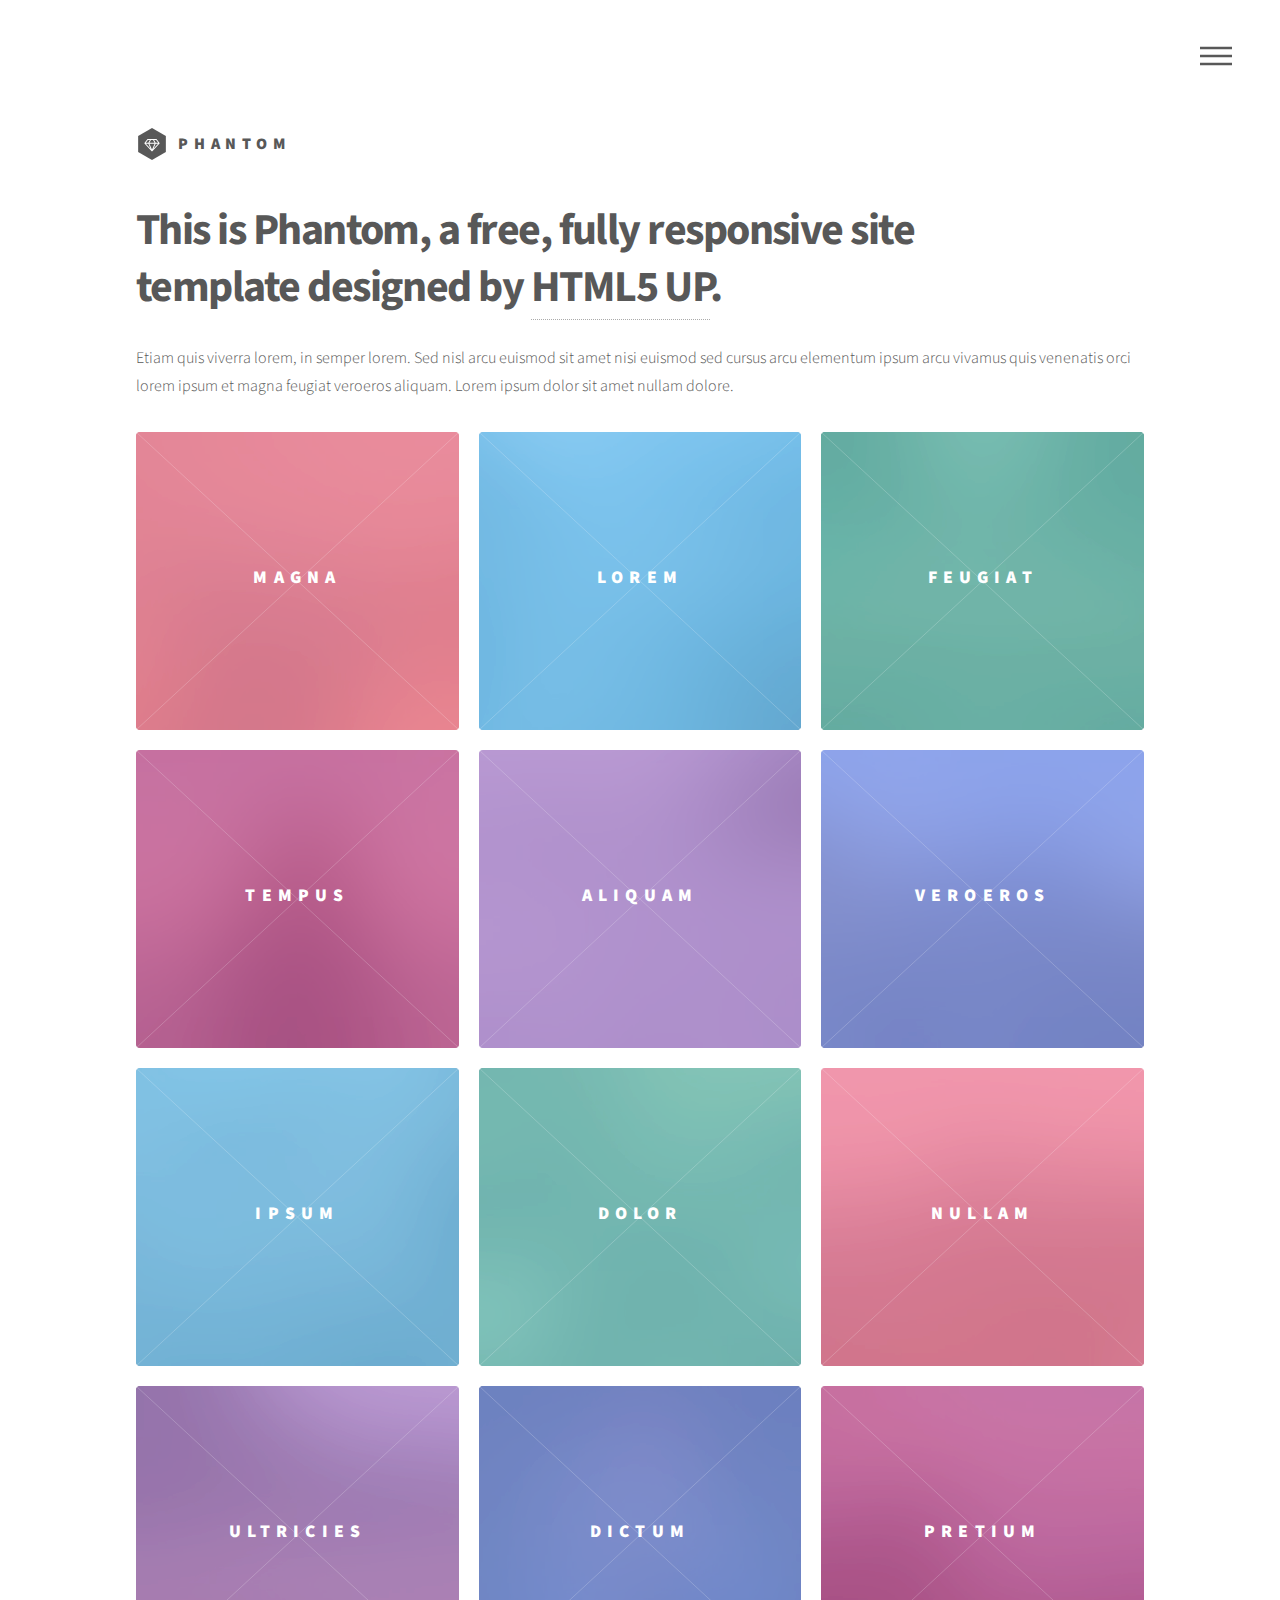
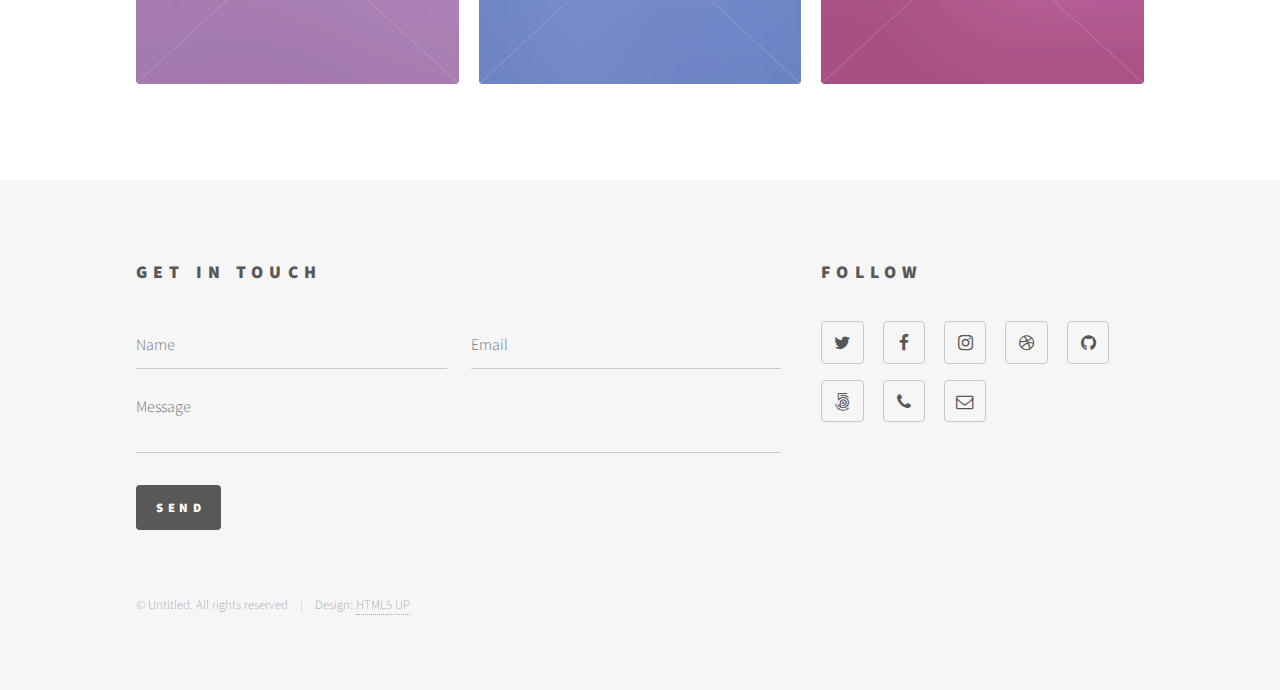
==== commit 60926b1f: "Phantom Structure" ====
--- a/index.html
+++ b/index.html
@@ -1,281 +1,242 @@
 <!DOCTYPE HTML>
 <!--
-	Overflow by HTML5 UP
+	Phantom by HTML5 UP
 	html5up.net | @ajlkn
 	Free for personal and commercial use under the CCA 3.0 license (html5up.net/license)
 -->
 <html>
 	<head>
-		<title>Overflow by HTML5 UP</title>
+		<title>Phantom by HTML5 UP</title>
 		<meta charset="utf-8" />
 		<meta name="viewport" content="width=device-width, initial-scale=1, user-scalable=no" />
 		<link rel="stylesheet" href="assets/css/main.css" />
 		<noscript><link rel="stylesheet" href="assets/css/noscript.css" /></noscript>
 	</head>
 	<body class="is-preload">
-
-		<!-- Header -->
-			<section id="header">
-				<header>
-					<h1>Overflow</h1>
-					<p>By HTML5 UP</p>
-				</header>
-				<footer>
-					<a href="#banner" class="button style2 scrolly-middle">Proceed as anticipated</a>
-				</footer>
-			</section>
-
-		<!-- Banner -->
-			<section id="banner">
-				<header>
-					<h2>This is Overflow</h2>
-				</header>
-				<p>A brand new site template designed by <a href="http://twitter.com/ajlkn">AJ</a> for <a href="http://html5up.net">HTML5 UP</a>.<br />
-				It’s responsive, built on HTML5/CSS3, and entirely free<br />
-				under the <a href="http://html5up.net/license">Creative Commons license</a>.</p>
-				<footer>
-					<a href="#first" class="button style2 scrolly">Act on this message</a>
-				</footer>
-			</section>
-
-		<!-- Feature 1 -->
-			<article id="first" class="container box style1 right">
-				<a href="#" class="image fit"><img src="images/pic01.jpg" alt="" /></a>
-				<div class="inner">
-					<header>
-						<h2>Lorem ipsum<br />
-						dolor sit amet</h2>
+		<!-- Wrapper -->
+			<div id="wrapper">
+
+				<!-- Header -->
+					<header id="header">
+						<div class="inner">
+
+							<!-- Logo -->
+								<a href="index.html" class="logo">
+									<span class="symbol"><img src="images/logo.svg" alt="" /></span><span class="title">Phantom</span>
+								</a>
+
+							<!-- Nav -->
+								<nav>
+									<ul>
+										<li><a href="#menu">Menu</a></li>
+									</ul>
+								</nav>
+
+						</div>
 					</header>
-					<p>Tortor faucibus ullamcorper nec tempus purus sed penatibus. Lacinia pellentesque eleifend vitae est elit tristique velit tempus etiam.</p>
-				</div>
-			</article>
-
-		<!-- Feature 2 -->
-			<article class="container box style1 left">
-				<a href="#" class="image fit"><img src="images/pic02.jpg" alt="" /></a>
-				<div class="inner">
-					<header>
-						<h2>Mollis posuere<br />
-						lectus lacus</h2>
-					</header>
-					<p>Rhoncus mattis egestas sed fusce sodales rutrum et etiam ullamcorper. Etiam egestas scelerisque ac duis magna lorem ipsum dolor.</p>
-				</div>
-			</article>
-
-		<!-- Portfolio -->
-			<article class="container box style2">
-				<header>
-					<h2>Magnis parturient</h2>
-					<p>Justo phasellus et aenean dignissim<br />
-					placerat cubilia purus lectus.</p>
-				</header>
-				<div class="inner gallery">
-					<div class="row gtr-0">
-						<div class="col-3 col-12-mobile"><a href="images/fulls/01.jpg" class="image fit"><img src="images/thumbs/01.jpg" alt="" title="Ad infinitum" /></a></div>
-						<div class="col-3 col-12-mobile"><a href="images/fulls/02.jpg" class="image fit"><img src="images/thumbs/02.jpg" alt="" title="Dressed in Clarity" /></a></div>
-						<div class="col-3 col-12-mobile"><a href="images/fulls/03.jpg" class="image fit"><img src="images/thumbs/03.jpg" alt="" title="Raven" /></a></div>
-						<div class="col-3 col-12-mobile"><a href="images/fulls/04.jpg" class="image fit"><img src="images/thumbs/04.jpg" alt="" title="I'll have a cup of Disneyland, please" /></a></div>
+
+				<!-- Menu -->
+					<nav id="menu">
+						<h2>Menu</h2>
+						<ul>
+							<li><a href="index.html">Home</a></li>
+							<li><a href="generic.html">Ipsum veroeros</a></li>
+							<li><a href="generic.html">Tempus etiam</a></li>
+							<li><a href="generic.html">Consequat dolor</a></li>
+							<li><a href="elements.html">Elements</a></li>
+						</ul>
+					</nav>
+
+				<!-- Main -->
+					<div id="main">
+						<div class="inner">
+							<header>
+								<h1>This is Phantom, a free, fully responsive site<br />
+								template designed by <a href="http://html5up.net">HTML5 UP</a>.</h1>
+								<p>Etiam quis viverra lorem, in semper lorem. Sed nisl arcu euismod sit amet nisi euismod sed cursus arcu elementum ipsum arcu vivamus quis venenatis orci lorem ipsum et magna feugiat veroeros aliquam. Lorem ipsum dolor sit amet nullam dolore.</p>
+							</header>
+							<section class="tiles">
+								<article class="style1">
+									<span class="image">
+										<img src="images/pic01.jpg" alt="" />
+									</span>
+									<a href="generic.html">
+										<h2>Magna</h2>
+										<div class="content">
+											<p>Sed nisl arcu euismod sit amet nisi lorem etiam dolor veroeros et feugiat.</p>
+										</div>
+									</a>
+								</article>
+								<article class="style2">
+									<span class="image">
+										<img src="images/pic02.jpg" alt="" />
+									</span>
+									<a href="generic.html">
+										<h2>Lorem</h2>
+										<div class="content">
+											<p>Sed nisl arcu euismod sit amet nisi lorem etiam dolor veroeros et feugiat.</p>
+										</div>
+									</a>
+								</article>
+								<article class="style3">
+									<span class="image">
+										<img src="images/pic03.jpg" alt="" />
+									</span>
+									<a href="generic.html">
+										<h2>Feugiat</h2>
+										<div class="content">
+											<p>Sed nisl arcu euismod sit amet nisi lorem etiam dolor veroeros et feugiat.</p>
+										</div>
+									</a>
+								</article>
+								<article class="style4">
+									<span class="image">
+										<img src="images/pic04.jpg" alt="" />
+									</span>
+									<a href="generic.html">
+										<h2>Tempus</h2>
+										<div class="content">
+											<p>Sed nisl arcu euismod sit amet nisi lorem etiam dolor veroeros et feugiat.</p>
+										</div>
+									</a>
+								</article>
+								<article class="style5">
+									<span class="image">
+										<img src="images/pic05.jpg" alt="" />
+									</span>
+									<a href="generic.html">
+										<h2>Aliquam</h2>
+										<div class="content">
+											<p>Sed nisl arcu euismod sit amet nisi lorem etiam dolor veroeros et feugiat.</p>
+										</div>
+									</a>
+								</article>
+								<article class="style6">
+									<span class="image">
+										<img src="images/pic06.jpg" alt="" />
+									</span>
+									<a href="generic.html">
+										<h2>Veroeros</h2>
+										<div class="content">
+											<p>Sed nisl arcu euismod sit amet nisi lorem etiam dolor veroeros et feugiat.</p>
+										</div>
+									</a>
+								</article>
+								<article class="style2">
+									<span class="image">
+										<img src="images/pic07.jpg" alt="" />
+									</span>
+									<a href="generic.html">
+										<h2>Ipsum</h2>
+										<div class="content">
+											<p>Sed nisl arcu euismod sit amet nisi lorem etiam dolor veroeros et feugiat.</p>
+										</div>
+									</a>
+								</article>
+								<article class="style3">
+									<span class="image">
+										<img src="images/pic08.jpg" alt="" />
+									</span>
+									<a href="generic.html">
+										<h2>Dolor</h2>
+										<div class="content">
+											<p>Sed nisl arcu euismod sit amet nisi lorem etiam dolor veroeros et feugiat.</p>
+										</div>
+									</a>
+								</article>
+								<article class="style1">
+									<span class="image">
+										<img src="images/pic09.jpg" alt="" />
+									</span>
+									<a href="generic.html">
+										<h2>Nullam</h2>
+										<div class="content">
+											<p>Sed nisl arcu euismod sit amet nisi lorem etiam dolor veroeros et feugiat.</p>
+										</div>
+									</a>
+								</article>
+								<article class="style5">
+									<span class="image">
+										<img src="images/pic10.jpg" alt="" />
+									</span>
+									<a href="generic.html">
+										<h2>Ultricies</h2>
+										<div class="content">
+											<p>Sed nisl arcu euismod sit amet nisi lorem etiam dolor veroeros et feugiat.</p>
+										</div>
+									</a>
+								</article>
+								<article class="style6">
+									<span class="image">
+										<img src="images/pic11.jpg" alt="" />
+									</span>
+									<a href="generic.html">
+										<h2>Dictum</h2>
+										<div class="content">
+											<p>Sed nisl arcu euismod sit amet nisi lorem etiam dolor veroeros et feugiat.</p>
+										</div>
+									</a>
+								</article>
+								<article class="style4">
+									<span class="image">
+										<img src="images/pic12.jpg" alt="" />
+									</span>
+									<a href="generic.html">
+										<h2>Pretium</h2>
+										<div class="content">
+											<p>Sed nisl arcu euismod sit amet nisi lorem etiam dolor veroeros et feugiat.</p>
+										</div>
+									</a>
+								</article>
+							</section>
+						</div>
 					</div>
-					<div class="row gtr-0">
-						<div class="col-3 col-12-mobile"><a href="images/fulls/05.jpg" class="image fit"><img src="images/thumbs/05.jpg" alt="" title="Cherish" /></a></div>
-						<div class="col-3 col-12-mobile"><a href="images/fulls/06.jpg" class="image fit"><img src="images/thumbs/06.jpg" alt="" title="Different." /></a></div>
-						<div class="col-3 col-12-mobile"><a href="images/fulls/07.jpg" class="image fit"><img src="images/thumbs/07.jpg" alt="" title="History was made here" /></a></div>
-						<div class="col-3 col-12-mobile"><a href="images/fulls/08.jpg" class="image fit"><img src="images/thumbs/08.jpg" alt="" title="People come and go and walk away" /></a></div>
-					</div>
-				</div>
-			</article>
-
-		<!-- Contact -->
-			<article class="container box style3">
-				<header>
-					<h2>Nisl sed ultricies</h2>
-					<p>Diam dignissim lectus eu ornare volutpat orci.</p>
-				</header>
-				<form method="post" action="#">
-					<div class="row gtr-50">
-						<div class="col-6 col-12-mobile"><input type="text" class="text" name="name" placeholder="Name" /></div>
-						<div class="col-6 col-12-mobile"><input type="text" class="text" name="email" placeholder="Email" /></div>
-						<div class="col-12">
-							<textarea name="message" placeholder="Message"></textarea>
-						</div>
-						<div class="col-12">
-							<ul class="actions">
-								<li><input type="submit" value="Send Message" /></li>
+
+				<!-- Footer -->
+					<footer id="footer">
+						<div class="inner">
+							<section>
+								<h2>Get in touch</h2>
+								<form method="post" action="#">
+									<div class="fields">
+										<div class="field half">
+											<input type="text" name="name" id="name" placeholder="Name" />
+										</div>
+										<div class="field half">
+											<input type="email" name="email" id="email" placeholder="Email" />
+										</div>
+										<div class="field">
+											<textarea name="message" id="message" placeholder="Message"></textarea>
+										</div>
+									</div>
+									<ul class="actions">
+										<li><input type="submit" value="Send" class="primary" /></li>
+									</ul>
+								</form>
+							</section>
+							<section>
+								<h2>Follow</h2>
+								<ul class="icons">
+									<li><a href="#" class="icon style2 fa-twitter"><span class="label">Twitter</span></a></li>
+									<li><a href="#" class="icon style2 fa-facebook"><span class="label">Facebook</span></a></li>
+									<li><a href="#" class="icon style2 fa-instagram"><span class="label">Instagram</span></a></li>
+									<li><a href="#" class="icon style2 fa-dribbble"><span class="label">Dribbble</span></a></li>
+									<li><a href="#" class="icon style2 fa-github"><span class="label">GitHub</span></a></li>
+									<li><a href="#" class="icon style2 fa-500px"><span class="label">500px</span></a></li>
+									<li><a href="#" class="icon style2 fa-phone"><span class="label">Phone</span></a></li>
+									<li><a href="#" class="icon style2 fa-envelope-o"><span class="label">Email</span></a></li>
+								</ul>
+							</section>
+							<ul class="copyright">
+								<li>&copy; Untitled. All rights reserved</li><li>Design: <a href="http://html5up.net">HTML5 UP</a></li>
 							</ul>
 						</div>
-					</div>
-				</form>
-			</article>
-
-		<!-- Generic -->
-		<!--
-			<article class="container box style3">
-				<header>
-					<h2>Generic Box</h2>
-					<p>Just a generic box. Nothing to see here.</p>
-				</header>
-				<section>
-					<header>
-						<h3>Paragraph</h3>
-						<p>This is a subtitle</p>
-					</header>
-					<p>Phasellus nisl nisl, varius id <sup>porttitor sed pellentesque</sup> ac orci. Pellentesque
-					habitant <strong>strong</strong> tristique <b>bold</b> et netus <i>italic</i> malesuada <em>emphasized</em> ac turpis egestas. Morbi
-					leo suscipit ut. Praesent <sub>id turpis vitae</sub> turpis pretium ultricies. Vestibulum sit
-					amet risus elit.</p>
-				</section>
-				<section>
-					<header>
-						<h3>Blockquote</h3>
-					</header>
-					<blockquote>Fringilla nisl. Donec accumsan interdum nisi, quis tincidunt felis sagittis eget.
-					tempus euismod. Vestibulum ante ipsum primis in faucibus.</blockquote>
-				</section>
-				<section>
-					<header>
-						<h3>Divider</h3>
-					</header>
-					<p>Donec consectetur <a href="#">vestibulum dolor et pulvinar</a>. Etiam vel felis enim, at viverra
-					ligula. Ut porttitor sagittis lorem, quis eleifend nisi ornare vel. Praesent nec orci
-					facilisis leo magna. Cras sit amet urna eros, id egestas urna. Quisque aliquam
-					tempus euismod. Vestibulum ante ipsum primis in faucibus orci luctus et ultrices
-					posuere cubilia.</p>
-					<hr />
-					<p>Donec consectetur vestibulum dolor et pulvinar. Etiam vel felis enim, at viverra
-					ligula. Ut porttitor sagittis lorem, quis eleifend nisi ornare vel. Praesent nec orci
-					facilisis leo magna. Cras sit amet urna eros, id egestas urna. Quisque aliquam
-					tempus euismod. Vestibulum ante ipsum primis in faucibus orci luctus et ultrices
-					posuere cubilia.</p>
-				</section>
-				<section>
-					<header>
-						<h3>Unordered List</h3>
-					</header>
-					<ul>
-						<li>Donec consectetur vestibulum dolor et pulvinar. Etiam vel felis enim, at viverra ligula. Ut porttitor sagittis lorem, quis eleifend nisi ornare vel.</li>
-						<li>Donec consectetur vestibulum dolor et pulvinar. Etiam vel felis enim, at viverra ligula. Ut porttitor sagittis lorem, quis eleifend nisi ornare vel.</li>
-						<li>Donec consectetur vestibulum dolor et pulvinar. Etiam vel felis enim, at viverra ligula. Ut porttitor sagittis lorem, quis eleifend nisi ornare vel.</li>
-						<li>Donec consectetur vestibulum dolor et pulvinar. Etiam vel felis enim, at viverra ligula. Ut porttitor sagittis lorem, quis eleifend nisi ornare vel.</li>
-					</ul>
-				</section>
-				<section>
-					<header>
-						<h3>Ordered List</h3>
-					</header>
-					<ol>
-						<li>Donec consectetur vestibulum dolor et pulvinar. Etiam vel felis enim, at viverra ligula. Ut porttitor sagittis lorem, quis eleifend nisi ornare vel.</li>
-						<li>Donec consectetur vestibulum dolor et pulvinar. Etiam vel felis enim, at viverra ligula. Ut porttitor sagittis lorem, quis eleifend nisi ornare vel.</li>
-						<li>Donec consectetur vestibulum dolor et pulvinar. Etiam vel felis enim, at viverra ligula. Ut porttitor sagittis lorem, quis eleifend nisi ornare vel.</li>
-						<li>Donec consectetur vestibulum dolor et pulvinar. Etiam vel felis enim, at viverra ligula. Ut porttitor sagittis lorem, quis eleifend nisi ornare vel.</li>
-					</ol>
-				</section>
-				<section>
-					<header>
-						<h3>Table</h3>
-					</header>
-					<div class="table-wrapper">
-						<table>
-							<thead>
-								<tr>
-									<th>ID</th>
-									<th>Name</th>
-									<th>Description</th>
-									<th>Price</th>
-								</tr>
-							</thead>
-							<tbody>
-								<tr>
-									<td>45815</td>
-									<td>Something</td>
-									<td>Ut porttitor sagittis lorem quis nisi ornare.</td>
-									<td>29.99</td>
-								</tr>
-								<tr>
-									<td>24524</td>
-									<td>Nothing</td>
-									<td>Ut porttitor sagittis lorem quis nisi ornare.</td>
-									<td>19.99</td>
-								</tr>
-								<tr>
-									<td>45815</td>
-									<td>Something</td>
-									<td>Ut porttitor sagittis lorem quis nisi ornare.</td>
-									<td>29.99</td>
-								</tr>
-								<tr>
-									<td>24524</td>
-									<td>Nothing</td>
-									<td>Ut porttitor sagittis lorem quis nisi ornare.</td>
-									<td>19.99</td>
-								</tr>
-							</tbody>
-							<tfoot>
-								<tr>
-									<td colspan="3"></td>
-									<td>100.00</td>
-								</tr>
-							</tfoot>
-						</table>
-					</div>
-				</section>
-				<section>
-					<header>
-						<h3>Form</h3>
-					</header>
-					<form method="post" action="#">
-						<div class="row">
-							<div class="col-6 col-12-mobile">
-								<input class="text" type="text" name="name" id="name" value="" placeholder="John Doe" />
-							</div>
-							<div class="col-6 col-12-mobile">
-								<input class="text" type="text" name="email" id="email" value="" placeholder="johndoe@domain.tld" />
-							</div>
-							<div class="col-12">
-								<select name="department" id="department">
-									<option value="">Choose a department</option>
-									<option value="1">Manufacturing</option>
-									<option value="2">Administration</option>
-									<option value="3">Support</option>
-								</select>
-							</div>
-							<div class="col-12">
-								<input class="text" type="text" name="subject" id="subject" value="" placeholder="Enter your subject" />
-							</div>
-							<div class="col-12">
-								<textarea name="message" id="message" placeholder="Enter your message"></textarea>
-							</div>
-							<div class="col-12">
-								<ul class="actions">
-									<li><input type="submit" value="Submit" /></li>
-									<li><input type="reset" class="style3" value="Clear Form" /></li>
-								</ul>
-							</div>
-						</div>
-					</form>
-				</section>
-			</article>
-		-->
-
-		<section id="footer">
-			<ul class="icons">
-				<li><a href="#" class="icon fa-twitter"><span class="label">Twitter</span></a></li>
-				<li><a href="#" class="icon fa-facebook"><span class="label">Facebook</span></a></li>
-				<li><a href="#" class="icon fa-google-plus"><span class="label">Google+</span></a></li>
-				<li><a href="#" class="icon fa-pinterest"><span class="label">Pinterest</span></a></li>
-				<li><a href="#" class="icon fa-dribbble"><span class="label">Dribbble</span></a></li>
-				<li><a href="#" class="icon fa-linkedin"><span class="label">LinkedIn</span></a></li>
-			</ul>
-			<div class="copyright">
-				<ul class="menu">
-					<li>&copy; Untitled. All rights reserved.</li><li>Design: <a href="http://html5up.net">HTML5 UP</a></li>
-				</ul>
+					</footer>
+
 			</div>
-		</section>
 
 		<!-- Scripts -->
 			<script src="assets/js/jquery.min.js"></script>
-			<script src="assets/js/jquery.scrolly.min.js"></script>
-			<script src="assets/js/jquery.poptrox.min.js"></script>
 			<script src="assets/js/browser.min.js"></script>
 			<script src="assets/js/breakpoints.min.js"></script>
 			<script src="assets/js/util.js"></script>
--- a/assets/css/main.css
+++ b/assets/css/main.css
@@ -1,8 +1,8 @@
-@import url("https://fonts.googleapis.com/css?family=Source+Sans+Pro:300,300italic,400,600");
-@import url("font-awesome.min.css");
+@import url(font-awesome.min.css);
+@import url("https://fonts.googleapis.com/css?family=Source+Sans+Pro:300,700,900");
 
 /*
-	Overflow by HTML5 UP
+	Phantom by HTML5 UP
 	html5up.net | @ajlkn
 	Free for personal and commercial use under the CCA 3.0 license (html5up.net/license)
 */
@@ -74,6 +74,22 @@
 
 /* Basic */
 
+	@-ms-viewport {
+		width: device-width;
+	}
+
+	body {
+		-ms-overflow-style: scrollbar;
+	}
+
+	@media screen and (max-width: 480px) {
+
+		html, body {
+			min-width: 320px;
+		}
+
+	}
+
 	html {
 		box-sizing: border-box;
 	}
@@ -83,26 +99,8 @@
 	}
 
 	body {
-		background-color: #183026;
-		background-image: url("images/overlay.png"), url("../../images/bg.jpg");
-		background-repeat: repeat, no-repeat;
-		background-size: auto, cover;
-		background-position: top left, center 0;
-		background-attachment: fixed, fixed;
-		font-family: 'Source Sans Pro', sans-serif;
-		font-size: 18pt;
-		line-height: 1.75em;
-		font-weight: 300;
-		letter-spacing: 1px;
-		color: #3a3939;
-		text-shadow: 0 0 0.5px rgba(58, 57, 57, 0.25);
-		-webkit-text-stroke: 0.25px;
-	}
-
-		body.is-scroll {
-			background-attachment: scroll, scroll;
-			background-size: auto, 100% auto;
-		}
+		background: #ffffff;
+	}
 
 		body.is-preload *, body.is-preload *:before, body.is-preload *:after {
 			-moz-animation: none !important;
@@ -115,130 +113,204 @@
 			transition: none !important;
 		}
 
-	input, textarea, select {
-		font-family: 'Source Sans Pro', sans-serif;
-		font-size: 18pt;
-		line-height: 1.75em;
+/* Type */
+
+	body, input, select, textarea {
+		color: #585858;
+		font-family: "Source Sans Pro", Helvetica, sans-serif;
+		font-size: 16pt;
 		font-weight: 300;
-		letter-spacing: 1px;
-		color: #3a3939;
-		text-shadow: 0 0 0.5px rgba(58, 57, 57, 0.25);
-		-webkit-text-stroke: 0.25px;
-	}
-
-	h1, h2, h3, h4, h5, h6 {
-		font-weight: 400;
+		line-height: 1.75;
+	}
+
+		@media screen and (max-width: 1680px) {
+
+			body, input, select, textarea {
+				font-size: 14pt;
+			}
+
+		}
+
+		@media screen and (max-width: 1280px) {
+
+			body, input, select, textarea {
+				font-size: 12pt;
+			}
+
+		}
+
+	a {
+		-moz-transition: border-bottom-color 0.2s ease, color 0.2s ease;
+		-webkit-transition: border-bottom-color 0.2s ease, color 0.2s ease;
+		-ms-transition: border-bottom-color 0.2s ease, color 0.2s ease;
+		transition: border-bottom-color 0.2s ease, color 0.2s ease;
+		text-decoration: none;
+		color: #585858;
+		border-bottom: dotted 1px rgba(88, 88, 88, 0.5);
+	}
+
+		a:hover {
+			border-bottom-color: transparent;
+			color: #f2849e !important;
+		}
+
+	strong, b {
+		font-weight: 900;
+	}
+
+	em, i {
+		font-style: italic;
+	}
+
+	p {
+		margin: 0 0 2em 0;
+	}
+
+	h1 {
+		font-size: 2.75em;
+		font-weight: 700;
+		line-height: 1.3;
+		margin: 0 0 1em 0;
+		letter-spacing: -0.035em;
+	}
+
+		h1 a {
+			color: inherit;
+		}
+
+		@media screen and (max-width: 736px) {
+
+			h1 {
+				font-size: 2em;
+				margin: 0 0 1em 0;
+			}
+
+		}
+
+		@media screen and (max-width: 360px) {
+
+			h1 {
+				font-size: 1.75em;
+			}
+
+		}
+
+	h2, h3, h4, h5, h6 {
+		font-weight: 900;
+		line-height: 1.5;
+		margin: 0 0 2em 0;
 		text-transform: uppercase;
-		line-height: 1.75em;
-	}
-
-	h1 a, h2 a, h3 a, h4 a, h5 a, h6 a {
-		color: inherit;
-		text-decoration: none;
-	}
+		letter-spacing: 0.35em;
+	}
+
+		h2 a, h3 a, h4 a, h5 a, h6 a {
+			color: inherit;
+		}
 
 	h2 {
-		font-size: 1.25em;
-		letter-spacing: 8px;
+		font-size: 1.1em;
 	}
 
 	h3 {
 		font-size: 1em;
-		letter-spacing: 5px;
-	}
-
-	strong, b {
-		font-weight: 400;
-	}
-
-	em, i {
-		font-style: italic;
-	}
-
-	a {
-		-moz-transition: border-color 0.35s ease-in-out, color 0.35s ease-in-out;
-		-webkit-transition: border-color 0.35s ease-in-out, color 0.35s ease-in-out;
-		-ms-transition: border-color 0.35s ease-in-out, color 0.35s ease-in-out;
-		transition: border-color 0.35s ease-in-out, color 0.35s ease-in-out;
-		color: #35b88f;
-		text-shadow: 0 0 0.5px rgba(53, 184, 143, 0.25);
-		text-decoration: none;
-		border-bottom: dotted 1px rgba(53, 184, 143, 0.5);
-	}
-
-		a:hover {
-			border-bottom-color: rgba(53, 184, 143, 0);
-		}
+	}
+
+	h4 {
+		font-size: 0.8em;
+	}
+
+	h5 {
+		font-size: 0.8em;
+	}
+
+	h6 {
+		font-size: 0.8em;
+	}
+
+	@media screen and (max-width: 980px) {
+
+		h1 br, h2 br, h3 br, h4 br, h5 br, h6 br {
+			display: none;
+		}
+
+	}
+
+	@media screen and (max-width: 736px) {
+
+		h2 {
+			font-size: 1em;
+		}
+
+		h3 {
+			font-size: 0.8em;
+		}
+
+	}
 
 	sub {
+		font-size: 0.8em;
 		position: relative;
 		top: 0.5em;
+	}
+
+	sup {
 		font-size: 0.8em;
-	}
-
-	sup {
 		position: relative;
 		top: -0.5em;
-		font-size: 0.8em;
-	}
+	}
+
+	blockquote {
+		border-left: solid 4px #c9c9c9;
+		font-style: italic;
+		margin: 0 0 2em 0;
+		padding: 0.5em 0 0.5em 2em;
+	}
+
+	code {
+		background: rgba(144, 144, 144, 0.075);
+		border-radius: 4px;
+		border: solid 1px #c9c9c9;
+		font-family: "Courier New", monospace;
+		font-size: 0.9em;
+		margin: 0 0.25em;
+		padding: 0.25em 0.65em;
+	}
+
+	pre {
+		-webkit-overflow-scrolling: touch;
+		font-family: "Courier New", monospace;
+		font-size: 0.9em;
+		margin: 0 0 2em 0;
+	}
+
+		pre code {
+			display: block;
+			line-height: 1.75;
+			padding: 1em 1.5em;
+			overflow-x: auto;
+		}
 
 	hr {
 		border: 0;
-		border-top: solid 1px #dad9d9;
-		margin: 2em 0 2em 0;
-	}
-
-	blockquote {
-		border-left: solid 0.5em #eae9e9;
-		padding: 1em 0 1em 2em;
-		font-style: italic;
-	}
-
-	p, ul, ol, dl, table {
-		margin-bottom: 1em;
-	}
-
-	header {
-		margin-bottom: 1em;
-	}
-
-		header p {
-			display: block;
-			margin: 0.5em 0 0 0;
-			padding: 0 0 1.5em 0;
-		}
-
-	footer {
-		margin-top: 1em;
-	}
-
-	br.clear {
-		clear: both;
-	}
-
-/* Container */
-
-	.container {
-		margin: 0 auto;
-		max-width: 100%;
-		width: 1140px;
-	}
-
-		@media screen and (max-width: 1680px) {
-
-			.container {
-				width: 960px;
-			}
-
-		}
-
-		@media screen and (max-width: 1080px) {
-
-			.container {
-				width: 95%;
-			}
-
-		}
+		border-bottom: solid 1px #c9c9c9;
+		margin: 2em 0;
+	}
+
+		hr.major {
+			margin: 3em 0;
+		}
+
+	.align-left {
+		text-align: left;
+	}
+
+	.align-center {
+		text-align: center;
+	}
+
+	.align-right {
+		text-align: right;
+	}
 
 /* Row */
 
@@ -382,105 +454,105 @@
 		}
 
 		.row.gtr-0 {
-			margin-top: 0px;
-			margin-left: 0px;
+			margin-top: 0;
+			margin-left: 0em;
 		}
 
 			.row.gtr-0 > * {
-				padding: 0px 0 0 0px;
+				padding: 0 0 0 0em;
 			}
 
 			.row.gtr-0.gtr-uniform {
-				margin-top: 0px;
+				margin-top: 0em;
 			}
 
 				.row.gtr-0.gtr-uniform > * {
-					padding-top: 0px;
+					padding-top: 0em;
 				}
 
 		.row.gtr-25 {
-			margin-top: -10px;
-			margin-left: -10px;
+			margin-top: 0;
+			margin-left: -0.5em;
 		}
 
 			.row.gtr-25 > * {
-				padding: 10px 0 0 10px;
+				padding: 0 0 0 0.5em;
 			}
 
 			.row.gtr-25.gtr-uniform {
-				margin-top: -10px;
+				margin-top: -0.5em;
 			}
 
 				.row.gtr-25.gtr-uniform > * {
-					padding-top: 10px;
+					padding-top: 0.5em;
 				}
 
 		.row.gtr-50 {
-			margin-top: -20px;
-			margin-left: -20px;
+			margin-top: 0;
+			margin-left: -1em;
 		}
 
 			.row.gtr-50 > * {
-				padding: 20px 0 0 20px;
+				padding: 0 0 0 1em;
 			}
 
 			.row.gtr-50.gtr-uniform {
-				margin-top: -20px;
+				margin-top: -1em;
 			}
 
 				.row.gtr-50.gtr-uniform > * {
-					padding-top: 20px;
+					padding-top: 1em;
 				}
 
 		.row {
-			margin-top: -40px;
-			margin-left: -40px;
+			margin-top: 0;
+			margin-left: -2em;
 		}
 
 			.row > * {
-				padding: 40px 0 0 40px;
+				padding: 0 0 0 2em;
 			}
 
 			.row.gtr-uniform {
-				margin-top: -40px;
+				margin-top: -2em;
 			}
 
 				.row.gtr-uniform > * {
-					padding-top: 40px;
+					padding-top: 2em;
 				}
 
 		.row.gtr-150 {
-			margin-top: -60px;
-			margin-left: -60px;
+			margin-top: 0;
+			margin-left: -3em;
 		}
 
 			.row.gtr-150 > * {
-				padding: 60px 0 0 60px;
+				padding: 0 0 0 3em;
 			}
 
 			.row.gtr-150.gtr-uniform {
-				margin-top: -60px;
+				margin-top: -3em;
 			}
 
 				.row.gtr-150.gtr-uniform > * {
-					padding-top: 60px;
+					padding-top: 3em;
 				}
 
 		.row.gtr-200 {
-			margin-top: -80px;
-			margin-left: -80px;
+			margin-top: 0;
+			margin-left: -4em;
 		}
 
 			.row.gtr-200 > * {
-				padding: 80px 0 0 80px;
+				padding: 0 0 0 4em;
 			}
 
 			.row.gtr-200.gtr-uniform {
-				margin-top: -80px;
+				margin-top: -4em;
 			}
 
 				.row.gtr-200.gtr-uniform > * {
-					padding-top: 80px;
+					padding-top: 4em;
 				}
 
 		@media screen and (max-width: 1680px) {
@@ -524,211 +596,211 @@
 					align-items: flex-end;
 				}
 
-				.row > .imp-wide {
+				.row > .imp-xlarge {
 					order: -1;
 				}
 
-				.row > .col-1-wide {
+				.row > .col-1-xlarge {
 					width: 8.3333333333%;
 				}
 
-				.row > .off-1-wide {
+				.row > .off-1-xlarge {
 					margin-left: 8.3333333333%;
 				}
 
-				.row > .col-2-wide {
+				.row > .col-2-xlarge {
 					width: 16.6666666667%;
 				}
 
-				.row > .off-2-wide {
+				.row > .off-2-xlarge {
 					margin-left: 16.6666666667%;
 				}
 
-				.row > .col-3-wide {
+				.row > .col-3-xlarge {
 					width: 25%;
 				}
 
-				.row > .off-3-wide {
+				.row > .off-3-xlarge {
 					margin-left: 25%;
 				}
 
-				.row > .col-4-wide {
+				.row > .col-4-xlarge {
 					width: 33.3333333333%;
 				}
 
-				.row > .off-4-wide {
+				.row > .off-4-xlarge {
 					margin-left: 33.3333333333%;
 				}
 
-				.row > .col-5-wide {
+				.row > .col-5-xlarge {
 					width: 41.6666666667%;
 				}
 
-				.row > .off-5-wide {
+				.row > .off-5-xlarge {
 					margin-left: 41.6666666667%;
 				}
 
-				.row > .col-6-wide {
+				.row > .col-6-xlarge {
 					width: 50%;
 				}
 
-				.row > .off-6-wide {
+				.row > .off-6-xlarge {
 					margin-left: 50%;
 				}
 
-				.row > .col-7-wide {
+				.row > .col-7-xlarge {
 					width: 58.3333333333%;
 				}
 
-				.row > .off-7-wide {
+				.row > .off-7-xlarge {
 					margin-left: 58.3333333333%;
 				}
 
-				.row > .col-8-wide {
+				.row > .col-8-xlarge {
 					width: 66.6666666667%;
 				}
 
-				.row > .off-8-wide {
+				.row > .off-8-xlarge {
 					margin-left: 66.6666666667%;
 				}
 
-				.row > .col-9-wide {
+				.row > .col-9-xlarge {
 					width: 75%;
 				}
 
-				.row > .off-9-wide {
+				.row > .off-9-xlarge {
 					margin-left: 75%;
 				}
 
-				.row > .col-10-wide {
+				.row > .col-10-xlarge {
 					width: 83.3333333333%;
 				}
 
-				.row > .off-10-wide {
+				.row > .off-10-xlarge {
 					margin-left: 83.3333333333%;
 				}
 
-				.row > .col-11-wide {
+				.row > .col-11-xlarge {
 					width: 91.6666666667%;
 				}
 
-				.row > .off-11-wide {
+				.row > .off-11-xlarge {
 					margin-left: 91.6666666667%;
 				}
 
-				.row > .col-12-wide {
+				.row > .col-12-xlarge {
 					width: 100%;
 				}
 
-				.row > .off-12-wide {
+				.row > .off-12-xlarge {
 					margin-left: 100%;
 				}
 
 				.row.gtr-0 {
-					margin-top: 0px;
-					margin-left: 0px;
+					margin-top: 0;
+					margin-left: 0em;
 				}
 
 					.row.gtr-0 > * {
-						padding: 0px 0 0 0px;
+						padding: 0 0 0 0em;
 					}
 
 					.row.gtr-0.gtr-uniform {
-						margin-top: 0px;
+						margin-top: 0em;
 					}
 
 						.row.gtr-0.gtr-uniform > * {
-							padding-top: 0px;
+							padding-top: 0em;
 						}
 
 				.row.gtr-25 {
-					margin-top: -10px;
-					margin-left: -10px;
+					margin-top: 0;
+					margin-left: -0.5em;
 				}
 
 					.row.gtr-25 > * {
-						padding: 10px 0 0 10px;
+						padding: 0 0 0 0.5em;
 					}
 
 					.row.gtr-25.gtr-uniform {
-						margin-top: -10px;
+						margin-top: -0.5em;
 					}
 
 						.row.gtr-25.gtr-uniform > * {
-							padding-top: 10px;
+							padding-top: 0.5em;
 						}
 
 				.row.gtr-50 {
-					margin-top: -20px;
-					margin-left: -20px;
+					margin-top: 0;
+					margin-left: -1em;
 				}
 
 					.row.gtr-50 > * {
-						padding: 20px 0 0 20px;
+						padding: 0 0 0 1em;
 					}
 
 					.row.gtr-50.gtr-uniform {
-						margin-top: -20px;
+						margin-top: -1em;
 					}
 
 						.row.gtr-50.gtr-uniform > * {
-							padding-top: 20px;
+							padding-top: 1em;
 						}
 
 				.row {
-					margin-top: -40px;
-					margin-left: -40px;
+					margin-top: 0;
+					margin-left: -2em;
 				}
 
 					.row > * {
-						padding: 40px 0 0 40px;
+						padding: 0 0 0 2em;
 					}
 
 					.row.gtr-uniform {
-						margin-top: -40px;
+						margin-top: -2em;
 					}
 
 						.row.gtr-uniform > * {
-							padding-top: 40px;
+							padding-top: 2em;
 						}
 
 				.row.gtr-150 {
-					margin-top: -60px;
-					margin-left: -60px;
+					margin-top: 0;
+					margin-left: -3em;
 				}
 
 					.row.gtr-150 > * {
-						padding: 60px 0 0 60px;
+						padding: 0 0 0 3em;
 					}
 
 					.row.gtr-150.gtr-uniform {
-						margin-top: -60px;
+						margin-top: -3em;
 					}
 
 						.row.gtr-150.gtr-uniform > * {
-							padding-top: 60px;
+							padding-top: 3em;
 						}
 
 				.row.gtr-200 {
-					margin-top: -80px;
-					margin-left: -80px;
+					margin-top: 0;
+					margin-left: -4em;
 				}
 
 					.row.gtr-200 > * {
-						padding: 80px 0 0 80px;
+						padding: 0 0 0 4em;
 					}
 
 					.row.gtr-200.gtr-uniform {
-						margin-top: -80px;
+						margin-top: -4em;
 					}
 
 						.row.gtr-200.gtr-uniform > * {
-							padding-top: 80px;
-						}
-
-		}
-
-		@media screen and (max-width: 1080px) {
+							padding-top: 4em;
+						}
+
+		}
+
+		@media screen and (max-width: 1280px) {
 
 			.row {
 				display: flex;
@@ -769,211 +841,211 @@
 					align-items: flex-end;
 				}
 
-				.row > .imp-normal {
+				.row > .imp-large {
 					order: -1;
 				}
 
-				.row > .col-1-normal {
+				.row > .col-1-large {
 					width: 8.3333333333%;
 				}
 
-				.row > .off-1-normal {
+				.row > .off-1-large {
 					margin-left: 8.3333333333%;
 				}
 
-				.row > .col-2-normal {
+				.row > .col-2-large {
 					width: 16.6666666667%;
 				}
 
-				.row > .off-2-normal {
+				.row > .off-2-large {
 					margin-left: 16.6666666667%;
 				}
 
-				.row > .col-3-normal {
+				.row > .col-3-large {
 					width: 25%;
 				}
 
-				.row > .off-3-normal {
+				.row > .off-3-large {
 					margin-left: 25%;
 				}
 
-				.row > .col-4-normal {
+				.row > .col-4-large {
 					width: 33.3333333333%;
 				}
 
-				.row > .off-4-normal {
+				.row > .off-4-large {
 					margin-left: 33.3333333333%;
 				}
 
-				.row > .col-5-normal {
+				.row > .col-5-large {
 					width: 41.6666666667%;
 				}
 
-				.row > .off-5-normal {
+				.row > .off-5-large {
 					margin-left: 41.6666666667%;
 				}
 
-				.row > .col-6-normal {
+				.row > .col-6-large {
 					width: 50%;
 				}
 
-				.row > .off-6-normal {
+				.row > .off-6-large {
 					margin-left: 50%;
 				}
 
-				.row > .col-7-normal {
+				.row > .col-7-large {
 					width: 58.3333333333%;
 				}
 
-				.row > .off-7-normal {
+				.row > .off-7-large {
 					margin-left: 58.3333333333%;
 				}
 
-				.row > .col-8-normal {
+				.row > .col-8-large {
 					width: 66.6666666667%;
 				}
 
-				.row > .off-8-normal {
+				.row > .off-8-large {
 					margin-left: 66.6666666667%;
 				}
 
-				.row > .col-9-normal {
+				.row > .col-9-large {
 					width: 75%;
 				}
 
-				.row > .off-9-normal {
+				.row > .off-9-large {
 					margin-left: 75%;
 				}
 
-				.row > .col-10-normal {
+				.row > .col-10-large {
 					width: 83.3333333333%;
 				}
 
-				.row > .off-10-normal {
+				.row > .off-10-large {
 					margin-left: 83.3333333333%;
 				}
 
-				.row > .col-11-normal {
+				.row > .col-11-large {
 					width: 91.6666666667%;
 				}
 
-				.row > .off-11-normal {
+				.row > .off-11-large {
 					margin-left: 91.6666666667%;
 				}
 
-				.row > .col-12-normal {
+				.row > .col-12-large {
 					width: 100%;
 				}
 
-				.row > .off-12-normal {
+				.row > .off-12-large {
 					margin-left: 100%;
 				}
 
 				.row.gtr-0 {
-					margin-top: 0px;
-					margin-left: 0px;
+					margin-top: 0;
+					margin-left: 0em;
 				}
 
 					.row.gtr-0 > * {
-						padding: 0px 0 0 0px;
+						padding: 0 0 0 0em;
 					}
 
 					.row.gtr-0.gtr-uniform {
-						margin-top: 0px;
+						margin-top: 0em;
 					}
 
 						.row.gtr-0.gtr-uniform > * {
-							padding-top: 0px;
+							padding-top: 0em;
 						}
 
 				.row.gtr-25 {
-					margin-top: -10px;
-					margin-left: -10px;
+					margin-top: 0;
+					margin-left: -0.5em;
 				}
 
 					.row.gtr-25 > * {
-						padding: 10px 0 0 10px;
+						padding: 0 0 0 0.5em;
 					}
 
 					.row.gtr-25.gtr-uniform {
-						margin-top: -10px;
+						margin-top: -0.5em;
 					}
 
 						.row.gtr-25.gtr-uniform > * {
-							padding-top: 10px;
+							padding-top: 0.5em;
 						}
 
 				.row.gtr-50 {
-					margin-top: -20px;
-					margin-left: -20px;
+					margin-top: 0;
+					margin-left: -1em;
 				}
 
 					.row.gtr-50 > * {
-						padding: 20px 0 0 20px;
+						padding: 0 0 0 1em;
 					}
 
 					.row.gtr-50.gtr-uniform {
-						margin-top: -20px;
+						margin-top: -1em;
 					}
 
 						.row.gtr-50.gtr-uniform > * {
-							padding-top: 20px;
+							padding-top: 1em;
 						}
 
 				.row {
-					margin-top: -40px;
-					margin-left: -40px;
+					margin-top: 0;
+					margin-left: -2em;
 				}
 
 					.row > * {
-						padding: 40px 0 0 40px;
+						padding: 0 0 0 2em;
 					}
 
 					.row.gtr-uniform {
-						margin-top: -40px;
+						margin-top: -2em;
 					}
 
 						.row.gtr-uniform > * {
-							padding-top: 40px;
+							padding-top: 2em;
 						}
 
 				.row.gtr-150 {
-					margin-top: -60px;
-					margin-left: -60px;
+					margin-top: 0;
+					margin-left: -3em;
 				}
 
 					.row.gtr-150 > * {
-						padding: 60px 0 0 60px;
+						padding: 0 0 0 3em;
 					}
 
 					.row.gtr-150.gtr-uniform {
-						margin-top: -60px;
+						margin-top: -3em;
 					}
 
 						.row.gtr-150.gtr-uniform > * {
-							padding-top: 60px;
+							padding-top: 3em;
 						}
 
 				.row.gtr-200 {
-					margin-top: -80px;
-					margin-left: -80px;
+					margin-top: 0;
+					margin-left: -4em;
 				}
 
 					.row.gtr-200 > * {
-						padding: 80px 0 0 80px;
+						padding: 0 0 0 4em;
 					}
 
 					.row.gtr-200.gtr-uniform {
-						margin-top: -80px;
+						margin-top: -4em;
 					}
 
 						.row.gtr-200.gtr-uniform > * {
-							padding-top: 80px;
-						}
-
-		}
-
-		@media screen and (max-width: 840px) {
+							padding-top: 4em;
+						}
+
+		}
+
+		@media screen and (max-width: 980px) {
 
 			.row {
 				display: flex;
@@ -1014,206 +1086,206 @@
 					align-items: flex-end;
 				}
 
-				.row > .imp-narrow {
+				.row > .imp-medium {
 					order: -1;
 				}
 
-				.row > .col-1-narrow {
+				.row > .col-1-medium {
 					width: 8.3333333333%;
 				}
 
-				.row > .off-1-narrow {
+				.row > .off-1-medium {
 					margin-left: 8.3333333333%;
 				}
 
-				.row > .col-2-narrow {
+				.row > .col-2-medium {
 					width: 16.6666666667%;
 				}
 
-				.row > .off-2-narrow {
+				.row > .off-2-medium {
 					margin-left: 16.6666666667%;
 				}
 
-				.row > .col-3-narrow {
+				.row > .col-3-medium {
 					width: 25%;
 				}
 
-				.row > .off-3-narrow {
+				.row > .off-3-medium {
 					margin-left: 25%;
 				}
 
-				.row > .col-4-narrow {
+				.row > .col-4-medium {
 					width: 33.3333333333%;
 				}
 
-				.row > .off-4-narrow {
+				.row > .off-4-medium {
 					margin-left: 33.3333333333%;
 				}
 
-				.row > .col-5-narrow {
+				.row > .col-5-medium {
 					width: 41.6666666667%;
 				}
 
-				.row > .off-5-narrow {
+				.row > .off-5-medium {
 					margin-left: 41.6666666667%;
 				}
 
-				.row > .col-6-narrow {
+				.row > .col-6-medium {
 					width: 50%;
 				}
 
-				.row > .off-6-narrow {
+				.row > .off-6-medium {
 					margin-left: 50%;
 				}
 
-				.row > .col-7-narrow {
+				.row > .col-7-medium {
 					width: 58.3333333333%;
 				}
 
-				.row > .off-7-narrow {
+				.row > .off-7-medium {
 					margin-left: 58.3333333333%;
 				}
 
-				.row > .col-8-narrow {
+				.row > .col-8-medium {
 					width: 66.6666666667%;
 				}
 
-				.row > .off-8-narrow {
+				.row > .off-8-medium {
 					margin-left: 66.6666666667%;
 				}
 
-				.row > .col-9-narrow {
+				.row > .col-9-medium {
 					width: 75%;
 				}
 
-				.row > .off-9-narrow {
+				.row > .off-9-medium {
 					margin-left: 75%;
 				}
 
-				.row > .col-10-narrow {
+				.row > .col-10-medium {
 					width: 83.3333333333%;
 				}
 
-				.row > .off-10-narrow {
+				.row > .off-10-medium {
 					margin-left: 83.3333333333%;
 				}
 
-				.row > .col-11-narrow {
+				.row > .col-11-medium {
 					width: 91.6666666667%;
 				}
 
-				.row > .off-11-narrow {
+				.row > .off-11-medium {
 					margin-left: 91.6666666667%;
 				}
 
-				.row > .col-12-narrow {
+				.row > .col-12-medium {
 					width: 100%;
 				}
 
-				.row > .off-12-narrow {
+				.row > .off-12-medium {
 					margin-left: 100%;
 				}
 
 				.row.gtr-0 {
-					margin-top: 0px;
-					margin-left: 0px;
+					margin-top: 0;
+					margin-left: 0em;
 				}
 
 					.row.gtr-0 > * {
-						padding: 0px 0 0 0px;
+						padding: 0 0 0 0em;
 					}
 
 					.row.gtr-0.gtr-uniform {
-						margin-top: 0px;
+						margin-top: 0em;
 					}
 
 						.row.gtr-0.gtr-uniform > * {
-							padding-top: 0px;
+							padding-top: 0em;
 						}
 
 				.row.gtr-25 {
-					margin-top: -7.5px;
-					margin-left: -7.5px;
+					margin-top: 0;
+					margin-left: -0.375em;
 				}
 
 					.row.gtr-25 > * {
-						padding: 7.5px 0 0 7.5px;
+						padding: 0 0 0 0.375em;
 					}
 
 					.row.gtr-25.gtr-uniform {
-						margin-top: -7.5px;
+						margin-top: -0.375em;
 					}
 
 						.row.gtr-25.gtr-uniform > * {
-							padding-top: 7.5px;
+							padding-top: 0.375em;
 						}
 
 				.row.gtr-50 {
-					margin-top: -15px;
-					margin-left: -15px;
+					margin-top: 0;
+					margin-left: -0.75em;
 				}
 
 					.row.gtr-50 > * {
-						padding: 15px 0 0 15px;
+						padding: 0 0 0 0.75em;
 					}
 
 					.row.gtr-50.gtr-uniform {
-						margin-top: -15px;
+						margin-top: -0.75em;
 					}
 
 						.row.gtr-50.gtr-uniform > * {
-							padding-top: 15px;
+							padding-top: 0.75em;
 						}
 
 				.row {
-					margin-top: -30px;
-					margin-left: -30px;
+					margin-top: 0;
+					margin-left: -1.5em;
 				}
 
 					.row > * {
-						padding: 30px 0 0 30px;
+						padding: 0 0 0 1.5em;
 					}
 
 					.row.gtr-uniform {
-						margin-top: -30px;
+						margin-top: -1.5em;
 					}
 
 						.row.gtr-uniform > * {
-							padding-top: 30px;
+							padding-top: 1.5em;
 						}
 
 				.row.gtr-150 {
-					margin-top: -45px;
-					margin-left: -45px;
+					margin-top: 0;
+					margin-left: -2.25em;
 				}
 
 					.row.gtr-150 > * {
-						padding: 45px 0 0 45px;
+						padding: 0 0 0 2.25em;
 					}
 
 					.row.gtr-150.gtr-uniform {
-						margin-top: -45px;
+						margin-top: -2.25em;
 					}
 
 						.row.gtr-150.gtr-uniform > * {
-							padding-top: 45px;
+							padding-top: 2.25em;
 						}
 
 				.row.gtr-200 {
-					margin-top: -60px;
-					margin-left: -60px;
+					margin-top: 0;
+					margin-left: -3em;
 				}
 
 					.row.gtr-200 > * {
-						padding: 60px 0 0 60px;
+						padding: 0 0 0 3em;
 					}
 
 					.row.gtr-200.gtr-uniform {
-						margin-top: -60px;
+						margin-top: -3em;
 					}
 
 						.row.gtr-200.gtr-uniform > * {
-							padding-top: 60px;
+							padding-top: 3em;
 						}
 
 		}
@@ -1259,289 +1331,694 @@
 					align-items: flex-end;
 				}
 
-				.row > .imp-mobile {
+				.row > .imp-small {
 					order: -1;
 				}
 
-				.row > .col-1-mobile {
+				.row > .col-1-small {
 					width: 8.3333333333%;
 				}
 
-				.row > .off-1-mobile {
+				.row > .off-1-small {
 					margin-left: 8.3333333333%;
 				}
 
-				.row > .col-2-mobile {
+				.row > .col-2-small {
 					width: 16.6666666667%;
 				}
 
-				.row > .off-2-mobile {
+				.row > .off-2-small {
 					margin-left: 16.6666666667%;
 				}
 
-				.row > .col-3-mobile {
+				.row > .col-3-small {
 					width: 25%;
 				}
 
-				.row > .off-3-mobile {
+				.row > .off-3-small {
 					margin-left: 25%;
 				}
 
-				.row > .col-4-mobile {
+				.row > .col-4-small {
 					width: 33.3333333333%;
 				}
 
-				.row > .off-4-mobile {
+				.row > .off-4-small {
 					margin-left: 33.3333333333%;
 				}
 
-				.row > .col-5-mobile {
+				.row > .col-5-small {
 					width: 41.6666666667%;
 				}
 
-				.row > .off-5-mobile {
+				.row > .off-5-small {
 					margin-left: 41.6666666667%;
 				}
 
-				.row > .col-6-mobile {
+				.row > .col-6-small {
 					width: 50%;
 				}
 
-				.row > .off-6-mobile {
+				.row > .off-6-small {
 					margin-left: 50%;
 				}
 
-				.row > .col-7-mobile {
+				.row > .col-7-small {
 					width: 58.3333333333%;
 				}
 
-				.row > .off-7-mobile {
+				.row > .off-7-small {
 					margin-left: 58.3333333333%;
 				}
 
-				.row > .col-8-mobile {
+				.row > .col-8-small {
 					width: 66.6666666667%;
 				}
 
-				.row > .off-8-mobile {
+				.row > .off-8-small {
 					margin-left: 66.6666666667%;
 				}
 
-				.row > .col-9-mobile {
+				.row > .col-9-small {
 					width: 75%;
 				}
 
-				.row > .off-9-mobile {
+				.row > .off-9-small {
 					margin-left: 75%;
 				}
 
-				.row > .col-10-mobile {
+				.row > .col-10-small {
 					width: 83.3333333333%;
 				}
 
-				.row > .off-10-mobile {
+				.row > .off-10-small {
 					margin-left: 83.3333333333%;
 				}
 
-				.row > .col-11-mobile {
+				.row > .col-11-small {
 					width: 91.6666666667%;
 				}
 
-				.row > .off-11-mobile {
+				.row > .off-11-small {
 					margin-left: 91.6666666667%;
 				}
 
-				.row > .col-12-mobile {
+				.row > .col-12-small {
 					width: 100%;
 				}
 
-				.row > .off-12-mobile {
+				.row > .off-12-small {
 					margin-left: 100%;
 				}
 
 				.row.gtr-0 {
-					margin-top: 0px;
-					margin-left: 0px;
+					margin-top: 0;
+					margin-left: 0em;
 				}
 
 					.row.gtr-0 > * {
-						padding: 0px 0 0 0px;
+						padding: 0 0 0 0em;
 					}
 
 					.row.gtr-0.gtr-uniform {
-						margin-top: 0px;
+						margin-top: 0em;
 					}
 
 						.row.gtr-0.gtr-uniform > * {
-							padding-top: 0px;
+							padding-top: 0em;
 						}
 
 				.row.gtr-25 {
-					margin-top: -5px;
-					margin-left: -5px;
+					margin-top: 0;
+					margin-left: -0.25em;
 				}
 
 					.row.gtr-25 > * {
-						padding: 5px 0 0 5px;
+						padding: 0 0 0 0.25em;
 					}
 
 					.row.gtr-25.gtr-uniform {
-						margin-top: -5px;
+						margin-top: -0.25em;
 					}
 
 						.row.gtr-25.gtr-uniform > * {
-							padding-top: 5px;
+							padding-top: 0.25em;
 						}
 
 				.row.gtr-50 {
-					margin-top: -10px;
-					margin-left: -10px;
+					margin-top: 0;
+					margin-left: -0.5em;
 				}
 
 					.row.gtr-50 > * {
-						padding: 10px 0 0 10px;
+						padding: 0 0 0 0.5em;
 					}
 
 					.row.gtr-50.gtr-uniform {
-						margin-top: -10px;
+						margin-top: -0.5em;
 					}
 
 						.row.gtr-50.gtr-uniform > * {
-							padding-top: 10px;
+							padding-top: 0.5em;
 						}
 
 				.row {
-					margin-top: -20px;
-					margin-left: -20px;
+					margin-top: 0;
+					margin-left: -1em;
 				}
 
 					.row > * {
-						padding: 20px 0 0 20px;
+						padding: 0 0 0 1em;
 					}
 
 					.row.gtr-uniform {
-						margin-top: -20px;
+						margin-top: -1em;
 					}
 
 						.row.gtr-uniform > * {
-							padding-top: 20px;
+							padding-top: 1em;
 						}
 
 				.row.gtr-150 {
-					margin-top: -30px;
-					margin-left: -30px;
+					margin-top: 0;
+					margin-left: -1.5em;
 				}
 
 					.row.gtr-150 > * {
-						padding: 30px 0 0 30px;
+						padding: 0 0 0 1.5em;
 					}
 
 					.row.gtr-150.gtr-uniform {
-						margin-top: -30px;
+						margin-top: -1.5em;
 					}
 
 						.row.gtr-150.gtr-uniform > * {
-							padding-top: 30px;
+							padding-top: 1.5em;
 						}
 
 				.row.gtr-200 {
-					margin-top: -40px;
-					margin-left: -40px;
+					margin-top: 0;
+					margin-left: -2em;
 				}
 
 					.row.gtr-200 > * {
-						padding: 40px 0 0 40px;
+						padding: 0 0 0 2em;
 					}
 
 					.row.gtr-200.gtr-uniform {
-						margin-top: -40px;
+						margin-top: -2em;
 					}
 
 						.row.gtr-200.gtr-uniform > * {
-							padding-top: 40px;
-						}
-
-		}
-
-/* Sections/Article */
-
-	section, article {
-		margin-bottom: 3em;
-	}
-
-	section > :last-child,
-	article > :last-child,
-	section:last-child,
-	article:last-child {
-		margin-bottom: 0;
-	}
-
-	.row > section, .row > article {
-		margin-bottom: 0;
-	}
-
-/* Image */
-
-	.image {
-		display: inline-block;
-		border: 0;
-	}
-
-		.image img {
-			display: block;
-			width: 100%;
-		}
-
-		.image.featured {
-			display: block;
-			width: 100%;
-			margin: 0 0 2em 0;
-		}
-
-		.image.fit {
-			display: block;
-			width: 100%;
-		}
-
-		.image.left {
-			float: left;
-			margin: 0 2em 2em 0;
-		}
-
-		.image.centered {
-			display: block;
-			margin: 0 0 2em 0;
-		}
-
-			.image.centered img {
-				margin: 0 auto;
-				width: auto;
+							padding-top: 2em;
+						}
+
+		}
+
+		@media screen and (max-width: 480px) {
+
+			.row {
+				display: flex;
+				flex-wrap: wrap;
+				box-sizing: border-box;
+				align-items: stretch;
+			}
+
+				.row > * {
+					box-sizing: border-box;
+				}
+
+				.row.gtr-uniform > * > :last-child {
+					margin-bottom: 0;
+				}
+
+				.row.aln-left {
+					justify-content: flex-start;
+				}
+
+				.row.aln-center {
+					justify-content: center;
+				}
+
+				.row.aln-right {
+					justify-content: flex-end;
+				}
+
+				.row.aln-top {
+					align-items: flex-start;
+				}
+
+				.row.aln-middle {
+					align-items: center;
+				}
+
+				.row.aln-bottom {
+					align-items: flex-end;
+				}
+
+				.row > .imp-xsmall {
+					order: -1;
+				}
+
+				.row > .col-1-xsmall {
+					width: 8.3333333333%;
+				}
+
+				.row > .off-1-xsmall {
+					margin-left: 8.3333333333%;
+				}
+
+				.row > .col-2-xsmall {
+					width: 16.6666666667%;
+				}
+
+				.row > .off-2-xsmall {
+					margin-left: 16.6666666667%;
+				}
+
+				.row > .col-3-xsmall {
+					width: 25%;
+				}
+
+				.row > .off-3-xsmall {
+					margin-left: 25%;
+				}
+
+				.row > .col-4-xsmall {
+					width: 33.3333333333%;
+				}
+
+				.row > .off-4-xsmall {
+					margin-left: 33.3333333333%;
+				}
+
+				.row > .col-5-xsmall {
+					width: 41.6666666667%;
+				}
+
+				.row > .off-5-xsmall {
+					margin-left: 41.6666666667%;
+				}
+
+				.row > .col-6-xsmall {
+					width: 50%;
+				}
+
+				.row > .off-6-xsmall {
+					margin-left: 50%;
+				}
+
+				.row > .col-7-xsmall {
+					width: 58.3333333333%;
+				}
+
+				.row > .off-7-xsmall {
+					margin-left: 58.3333333333%;
+				}
+
+				.row > .col-8-xsmall {
+					width: 66.6666666667%;
+				}
+
+				.row > .off-8-xsmall {
+					margin-left: 66.6666666667%;
+				}
+
+				.row > .col-9-xsmall {
+					width: 75%;
+				}
+
+				.row > .off-9-xsmall {
+					margin-left: 75%;
+				}
+
+				.row > .col-10-xsmall {
+					width: 83.3333333333%;
+				}
+
+				.row > .off-10-xsmall {
+					margin-left: 83.3333333333%;
+				}
+
+				.row > .col-11-xsmall {
+					width: 91.6666666667%;
+				}
+
+				.row > .off-11-xsmall {
+					margin-left: 91.6666666667%;
+				}
+
+				.row > .col-12-xsmall {
+					width: 100%;
+				}
+
+				.row > .off-12-xsmall {
+					margin-left: 100%;
+				}
+
+				.row.gtr-0 {
+					margin-top: 0;
+					margin-left: 0em;
+				}
+
+					.row.gtr-0 > * {
+						padding: 0 0 0 0em;
+					}
+
+					.row.gtr-0.gtr-uniform {
+						margin-top: 0em;
+					}
+
+						.row.gtr-0.gtr-uniform > * {
+							padding-top: 0em;
+						}
+
+				.row.gtr-25 {
+					margin-top: 0;
+					margin-left: -0.25em;
+				}
+
+					.row.gtr-25 > * {
+						padding: 0 0 0 0.25em;
+					}
+
+					.row.gtr-25.gtr-uniform {
+						margin-top: -0.25em;
+					}
+
+						.row.gtr-25.gtr-uniform > * {
+							padding-top: 0.25em;
+						}
+
+				.row.gtr-50 {
+					margin-top: 0;
+					margin-left: -0.5em;
+				}
+
+					.row.gtr-50 > * {
+						padding: 0 0 0 0.5em;
+					}
+
+					.row.gtr-50.gtr-uniform {
+						margin-top: -0.5em;
+					}
+
+						.row.gtr-50.gtr-uniform > * {
+							padding-top: 0.5em;
+						}
+
+				.row {
+					margin-top: 0;
+					margin-left: -1em;
+				}
+
+					.row > * {
+						padding: 0 0 0 1em;
+					}
+
+					.row.gtr-uniform {
+						margin-top: -1em;
+					}
+
+						.row.gtr-uniform > * {
+							padding-top: 1em;
+						}
+
+				.row.gtr-150 {
+					margin-top: 0;
+					margin-left: -1.5em;
+				}
+
+					.row.gtr-150 > * {
+						padding: 0 0 0 1.5em;
+					}
+
+					.row.gtr-150.gtr-uniform {
+						margin-top: -1.5em;
+					}
+
+						.row.gtr-150.gtr-uniform > * {
+							padding-top: 1.5em;
+						}
+
+				.row.gtr-200 {
+					margin-top: 0;
+					margin-left: -2em;
+				}
+
+					.row.gtr-200 > * {
+						padding: 0 0 0 2em;
+					}
+
+					.row.gtr-200.gtr-uniform {
+						margin-top: -2em;
+					}
+
+						.row.gtr-200.gtr-uniform > * {
+							padding-top: 2em;
+						}
+
+		}
+
+/* Section/Article */
+
+	section.special, article.special {
+		text-align: center;
+	}
+
+	header p {
+		margin-top: -1em;
+	}
+
+	@media screen and (max-width: 736px) {
+
+		header p {
+			margin-top: 0;
+		}
+
+	}
+
+/* Icon */
+
+	.icon {
+		text-decoration: none;
+		border-bottom: none;
+		position: relative;
+	}
+
+		.icon:before {
+			-moz-osx-font-smoothing: grayscale;
+			-webkit-font-smoothing: antialiased;
+			font-family: FontAwesome;
+			font-style: normal;
+			font-weight: normal;
+			text-transform: none !important;
+		}
+
+		.icon > .label {
+			display: none;
+		}
+
+		.icon.style2 {
+			-moz-transition: background-color 0.2s ease-in-out, color 0.2s ease-in-out, border-color 0.2s ease-in-out;
+			-webkit-transition: background-color 0.2s ease-in-out, color 0.2s ease-in-out, border-color 0.2s ease-in-out;
+			-ms-transition: background-color 0.2s ease-in-out, color 0.2s ease-in-out, border-color 0.2s ease-in-out;
+			transition: background-color 0.2s ease-in-out, color 0.2s ease-in-out, border-color 0.2s ease-in-out;
+			background-color: transparent;
+			border: solid 1px #c9c9c9;
+			border-radius: 4px;
+			width: 2.65em;
+			height: 2.65em;
+			display: inline-block;
+			text-align: center;
+			line-height: 2.65em;
+			color: inherit;
+		}
+
+			.icon.style2:before {
+				font-size: 1.1em;
+			}
+
+			.icon.style2:hover {
+				color: #f2849e;
+				border-color: #f2849e;
+			}
+
+			.icon.style2:active {
+				background-color: rgba(242, 132, 158, 0.1);
 			}
 
 /* List */
+
+	ol {
+		list-style: decimal;
+		margin: 0 0 2em 0;
+		padding-left: 1.25em;
+	}
+
+		ol li {
+			padding-left: 0.25em;
+		}
 
 	ul {
 		list-style: disc;
+		margin: 0 0 2em 0;
 		padding-left: 1em;
 	}
 
 		ul li {
-			padding-left: 1.5em;
-			margin-top: 1.5em;
-		}
-
-			ul li:first-child {
-				margin-top: 0;
-			}
-
-	ol {
-		list-style: decimal;
-		padding-left: 1.25em;
-	}
-
-		ol li {
-			padding-left: 1.25em;
-			margin-top: 1.5em;
+			padding-left: 0.5em;
+		}
+
+		ul.alt {
+			list-style: none;
+			padding-left: 0;
+		}
+
+			ul.alt li {
+				border-top: solid 1px #c9c9c9;
+				padding: 0.5em 0;
+			}
+
+				ul.alt li:first-child {
+					border-top: 0;
+					padding-top: 0;
+				}
+
+	dl {
+		margin: 0 0 2em 0;
+	}
+
+		dl dt {
+			display: block;
+			font-weight: 900;
+			margin: 0 0 1em 0;
+		}
+
+		dl dd {
+			margin-left: 2em;
+		}
+
+/* Actions */
+
+	ul.actions {
+		display: -moz-flex;
+		display: -webkit-flex;
+		display: -ms-flex;
+		display: flex;
+		cursor: default;
+		list-style: none;
+		margin-left: -1em;
+		padding-left: 0;
+	}
+
+		ul.actions li {
+			padding: 0 0 0 1em;
+			vertical-align: middle;
+		}
+
+		ul.actions.special {
+			-moz-justify-content: center;
+			-webkit-justify-content: center;
+			-ms-justify-content: center;
+			justify-content: center;
+			width: 100%;
+			margin-left: 0;
+		}
+
+			ul.actions.special li:first-child {
+				padding-left: 0;
+			}
+
+		ul.actions.stacked {
+			-moz-flex-direction: column;
+			-webkit-flex-direction: column;
+			-ms-flex-direction: column;
+			flex-direction: column;
+			margin-left: 0;
+		}
+
+			ul.actions.stacked li {
+				padding: 1.3em 0 0 0;
+			}
+
+				ul.actions.stacked li:first-child {
+					padding-top: 0;
+				}
+
+		ul.actions.fit {
+			width: calc(100% + 1em);
+		}
+
+			ul.actions.fit li {
+				-moz-flex-grow: 1;
+				-webkit-flex-grow: 1;
+				-ms-flex-grow: 1;
+				flex-grow: 1;
+				-moz-flex-shrink: 1;
+				-webkit-flex-shrink: 1;
+				-ms-flex-shrink: 1;
+				flex-shrink: 1;
+				width: 100%;
+			}
+
+				ul.actions.fit li > * {
+					width: 100%;
+				}
+
+			ul.actions.fit.stacked {
+				width: 100%;
+			}
+
+		@media screen and (max-width: 480px) {
+
+			ul.actions:not(.fixed) {
+				-moz-flex-direction: column;
+				-webkit-flex-direction: column;
+				-ms-flex-direction: column;
+				flex-direction: column;
+				margin-left: 0;
+				width: 100% !important;
+			}
+
+				ul.actions:not(.fixed) li {
+					-moz-flex-grow: 1;
+					-webkit-flex-grow: 1;
+					-ms-flex-grow: 1;
+					flex-grow: 1;
+					-moz-flex-shrink: 1;
+					-webkit-flex-shrink: 1;
+					-ms-flex-shrink: 1;
+					flex-shrink: 1;
+					padding: 1em 0 0 0;
+					text-align: center;
+					width: 100%;
+				}
+
+					ul.actions:not(.fixed) li > * {
+						width: 100%;
+					}
+
+					ul.actions:not(.fixed) li:first-child {
+						padding-top: 0;
+					}
+
+					ul.actions:not(.fixed) li input[type="submit"],
+					ul.actions:not(.fixed) li input[type="reset"],
+					ul.actions:not(.fixed) li input[type="button"],
+					ul.actions:not(.fixed) li button,
+					ul.actions:not(.fixed) li .button {
+						width: 100%;
+					}
+
+						ul.actions:not(.fixed) li input[type="submit"].icon:before,
+						ul.actions:not(.fixed) li input[type="reset"].icon:before,
+						ul.actions:not(.fixed) li input[type="button"].icon:before,
+						ul.actions:not(.fixed) li button.icon:before,
+						ul.actions:not(.fixed) li .button.icon:before {
+							margin-left: -0.5rem;
+						}
+
 		}
 
 /* Icons */
@@ -1550,1082 +2027,1282 @@
 		cursor: default;
 		list-style: none;
 		padding-left: 0;
+		margin: -1em 0 2em -1em;
 	}
 
 		ul.icons li {
 			display: inline-block;
-			padding-left: 0;
-			margin-top: 0;
-		}
-
-		ul.icons a {
+			padding: 1em 0 0 1em;
+		}
+
+/* Form */
+
+	form {
+		margin: 0 0 2em 0;
+		overflow-x: hidden;
+	}
+
+		form > :last-child {
+			margin-bottom: 0;
+		}
+
+		form > .fields {
+			display: -moz-flex;
+			display: -webkit-flex;
+			display: -ms-flex;
+			display: flex;
+			-moz-flex-wrap: wrap;
+			-webkit-flex-wrap: wrap;
+			-ms-flex-wrap: wrap;
+			flex-wrap: wrap;
+			width: calc(100% + 3em);
+			margin: -1.5em 0 2em -1.5em;
+		}
+
+			form > .fields > .field {
+				-moz-flex-grow: 0;
+				-webkit-flex-grow: 0;
+				-ms-flex-grow: 0;
+				flex-grow: 0;
+				-moz-flex-shrink: 0;
+				-webkit-flex-shrink: 0;
+				-ms-flex-shrink: 0;
+				flex-shrink: 0;
+				padding: 1.5em 0 0 1.5em;
+				width: calc(100% - 1.5em);
+			}
+
+				form > .fields > .field.half {
+					width: calc(50% - 0.75em);
+				}
+
+				form > .fields > .field.third {
+					width: calc(100%/3 - 0.5em);
+				}
+
+				form > .fields > .field.quarter {
+					width: calc(25% - 0.375em);
+				}
+
+		@media screen and (max-width: 480px) {
+
+			form > .fields {
+				width: calc(100% + 3em);
+				margin: -1.5em 0 2em -1.5em;
+			}
+
+				form > .fields > .field {
+					padding: 1.5em 0 0 1.5em;
+					width: calc(100% - 1.5em);
+				}
+
+					form > .fields > .field.half {
+						width: calc(100% - 1.5em);
+					}
+
+					form > .fields > .field.third {
+						width: calc(100% - 1.5em);
+					}
+
+					form > .fields > .field.quarter {
+						width: calc(100% - 1.5em);
+					}
+
+		}
+
+	label {
+		display: block;
+		font-size: 0.9em;
+		font-weight: 900;
+		margin: 0 0 1em 0;
+	}
+
+	input[type="text"],
+	input[type="password"],
+	input[type="email"],
+	input[type="tel"],
+	select,
+	textarea {
+		-moz-appearance: none;
+		-webkit-appearance: none;
+		-ms-appearance: none;
+		appearance: none;
+		background-color: transparent;
+		border: none;
+		border-radius: 0;
+		border-bottom: solid 1px #c9c9c9;
+		color: inherit;
+		display: block;
+		outline: 0;
+		padding: 0;
+		text-decoration: none;
+		width: 100%;
+	}
+
+		input[type="text"]:invalid,
+		input[type="password"]:invalid,
+		input[type="email"]:invalid,
+		input[type="tel"]:invalid,
+		select:invalid,
+		textarea:invalid {
+			box-shadow: none;
+		}
+
+		input[type="text"]:focus,
+		input[type="password"]:focus,
+		input[type="email"]:focus,
+		input[type="tel"]:focus,
+		select:focus,
+		textarea:focus {
+			border-bottom-color: #f2849e;
+			box-shadow: inset 0 -1px 0 0 #f2849e;
+		}
+
+	select {
+		background-image: url("data:image/svg+xml;charset=utf8,%3Csvg xmlns='http://www.w3.org/2000/svg' width='40' height='40' preserveAspectRatio='none' viewBox='0 0 40 40'%3E%3Cpath d='M9.4,12.3l10.4,10.4l10.4-10.4c0.2-0.2,0.5-0.4,0.9-0.4c0.3,0,0.6,0.1,0.9,0.4l3.3,3.3c0.2,0.2,0.4,0.5,0.4,0.9 c0,0.4-0.1,0.6-0.4,0.9L20.7,31.9c-0.2,0.2-0.5,0.4-0.9,0.4c-0.3,0-0.6-0.1-0.9-0.4L4.3,17.3c-0.2-0.2-0.4-0.5-0.4-0.9 c0-0.4,0.1-0.6,0.4-0.9l3.3-3.3c0.2-0.2,0.5-0.4,0.9-0.4S9.1,12.1,9.4,12.3z' fill='%23c9c9c9' /%3E%3C/svg%3E");
+		background-size: 1.25rem;
+		background-repeat: no-repeat;
+		background-position: calc(100% - 1rem) center;
+		height: 3em;
+		padding-right: 3em;
+		text-overflow: ellipsis;
+	}
+
+		select option {
+			background: #ffffff;
+		}
+
+		select:focus::-ms-value {
+			background-color: transparent;
+		}
+
+		select::-ms-expand {
+			display: none;
+		}
+
+	input[type="text"],
+	input[type="password"],
+	input[type="email"],
+	select {
+		height: 3em;
+	}
+
+	textarea {
+		padding: 0;
+		min-height: 3.75em;
+	}
+
+	input[type="checkbox"],
+	input[type="radio"] {
+		-moz-appearance: none;
+		-webkit-appearance: none;
+		-ms-appearance: none;
+		appearance: none;
+		display: block;
+		float: left;
+		margin-right: -2em;
+		opacity: 0;
+		width: 1em;
+		z-index: -1;
+	}
+
+		input[type="checkbox"] + label,
+		input[type="radio"] + label {
+			text-decoration: none;
+			color: #585858;
+			cursor: pointer;
 			display: inline-block;
-			width: 2.5em;
-			height: 2.5em;
-			line-height: 2.5em;
-			text-align: center;
+			font-size: 1em;
+			font-weight: 300;
+			padding-left: 2.55em;
+			padding-right: 0.75em;
+			position: relative;
+		}
+
+			input[type="checkbox"] + label:before,
+			input[type="radio"] + label:before {
+				-moz-osx-font-smoothing: grayscale;
+				-webkit-font-smoothing: antialiased;
+				font-family: FontAwesome;
+				font-style: normal;
+				font-weight: normal;
+				text-transform: none !important;
+			}
+
+			input[type="checkbox"] + label:before,
+			input[type="radio"] + label:before {
+				border-radius: 4px;
+				border: solid 1px #c9c9c9;
+				content: '';
+				display: inline-block;
+				height: 1.8em;
+				left: 0;
+				line-height: 1.725em;
+				position: absolute;
+				text-align: center;
+				top: 0;
+				width: 1.8em;
+			}
+
+		input[type="checkbox"]:checked + label:before,
+		input[type="radio"]:checked + label:before {
+			background: #585858;
+			border-color: #585858;
+			color: #ffffff;
+			content: '\f00c';
+		}
+
+		input[type="checkbox"]:focus + label:before,
+		input[type="radio"]:focus + label:before {
+			border-color: #f2849e;
+			box-shadow: 0 0 0 1px #f2849e;
+		}
+
+	input[type="checkbox"] + label:before {
+		border-radius: 4px;
+	}
+
+	input[type="radio"] + label:before {
+		border-radius: 100%;
+	}
+
+/* Box */
+
+	.box {
+		border-radius: 4px;
+		border: solid 1px #c9c9c9;
+		margin-bottom: 2em;
+		padding: 1.5em;
+	}
+
+		.box > :last-child,
+		.box > :last-child > :last-child,
+		.box > :last-child > :last-child > :last-child {
+			margin-bottom: 0;
+		}
+
+		.box.alt {
 			border: 0;
-		}
-
-/* Menu */
-
-	ul.menu {
-		cursor: default;
-		list-style: none;
-		padding-left: 0;
-	}
-
-		ul.menu li {
-			display: inline-block;
-			line-height: 1em;
-			border-left: solid 1px #dad9d9;
-			padding: 0 0 0 0.5em;
-			margin: 0 0 0 0.5em;
-		}
-
-			ul.menu li:first-child {
-				border-left: 0;
-				padding-left: 0;
-				margin-left: 0;
-			}
-
-/* Actions */
-
-	ul.actions {
-		cursor: default;
-		list-style: none;
-		padding-left: 0;
-	}
-
-		ul.actions li {
-			display: inline-block;
-			margin: 0 0 0 0.5em;
-			padding-left: 0;
-			margin-top: 0;
-		}
-
-			ul.actions li:first-child {
-				margin-left: 0;
-			}
-
-/* Form */
-
-	form label {
-		display: block;
-		margin: 0 0 0.5em 0;
-	}
-
-	form input[type="text"],
-	form input[type="email"],
-	form input[type="password"],
-	form select,
-	form textarea {
-		-moz-transition: background-color 0.35s ease-in-out;
-		-webkit-transition: background-color 0.35s ease-in-out;
-		-ms-transition: background-color 0.35s ease-in-out;
-		transition: background-color 0.35s ease-in-out;
-		-webkit-appearance: none;
-		display: block;
+			border-radius: 0;
+			padding: 0;
+		}
+
+/* Image */
+
+	.image {
+		border-radius: 4px;
 		border: 0;
-		background: #f1f1f1;
+		display: inline-block;
+		position: relative;
+	}
+
+		.image img {
+			border-radius: 4px;
+			display: block;
+		}
+
+		.image.left, .image.right {
+			max-width: 40%;
+		}
+
+			.image.left img, .image.right img {
+				width: 100%;
+			}
+
+		.image.left {
+			float: left;
+			padding: 0 1.5em 1em 0;
+			top: 0.25em;
+		}
+
+		.image.right {
+			float: right;
+			padding: 0 0 1em 1.5em;
+			top: 0.25em;
+		}
+
+		.image.fit {
+			display: block;
+			margin: 0 0 2em 0;
+			width: 100%;
+		}
+
+			.image.fit img {
+				width: 100%;
+			}
+
+		.image.main {
+			display: block;
+			margin: 0 0 3em 0;
+			width: 100%;
+		}
+
+			.image.main img {
+				width: 100%;
+			}
+
+			@media screen and (max-width: 736px) {
+
+				.image.main {
+					margin: 0 0 2em 0;
+				}
+
+			}
+
+/* Table */
+
+	.table-wrapper {
+		-webkit-overflow-scrolling: touch;
+		overflow-x: auto;
+	}
+
+	table {
+		margin: 0 0 2em 0;
 		width: 100%;
-		padding: 0.75em;
-	}
-
-		form input[type="text"]:focus,
-		form input[type="email"]:focus,
-		form input[type="password"]:focus,
-		form select:focus,
-		form textarea:focus {
-			background-color: #f8f8f8;
-		}
-
-	form input[type="text"],
-	form input[type="email"],
-	form input[type="password"],
-	form select {
-		line-height: 1em;
-	}
-
-	form select {
-		background-size: 1.25em;
-		background-repeat: no-repeat;
-		background-position: calc(100% - 1em) center;
-		padding-right: 1.25em;
-		text-overflow: ellipsis;
-		background-image: url("data:image/svg+xml;charset=utf8,%3Csvg xmlns='http://www.w3.org/2000/svg' width='40' height='40' preserveAspectRatio='none' viewBox='0 0 40 40'%3E%3Cpath d='M9.4,12.3l10.4,10.4l10.4-10.4c0.2-0.2,0.5-0.4,0.9-0.4c0.3,0,0.6,0.1,0.9,0.4l3.3,3.3c0.2,0.2,0.4,0.5,0.4,0.9 c0,0.4-0.1,0.6-0.4,0.9L20.7,31.9c-0.2,0.2-0.5,0.4-0.9,0.4c-0.3,0-0.6-0.1-0.9-0.4L4.3,17.3c-0.2-0.2-0.4-0.5-0.4-0.9 c0-0.4,0.1-0.6,0.4-0.9l3.3-3.3c0.2-0.2,0.5-0.4,0.9-0.4S9.1,12.1,9.4,12.3z' fill='%235a5959' /%3E%3C/svg%3E");
-	}
-
-		form select option {
-			color: #3a3939;
-			background: #ffffff;
-		}
-
-		form select:focus::-ms-value {
-			background-color: transparent;
-		}
-
-		form select::-ms-expand {
-			display: none;
-		}
-
-	form textarea {
-		min-height: 12em;
-	}
-
-	form ::-webkit-input-placeholder {
-		color: #5a5959 !important;
-	}
-
-	form :-moz-placeholder {
-		color: #5a5959 !important;
-	}
-
-	form ::-moz-placeholder {
-		color: #5a5959 !important;
-	}
-
-	form :-ms-input-placeholder {
-		color: #5a5959 !important;
-	}
-
-	form ::-moz-focus-inner {
-		border: 0;
-	}
-
-	form ul.actions {
-		margin-bottom: 0;
-		text-align: center;
-	}
-
-/* Table */
-
-	.table-wrapper {
-		width: 100%;
-		overflow-x: auto;
-		-webkit-overflow-scrolling: touch;
-	}
-
-	table {
-		width: 100%;
 	}
 
 		table tbody tr {
-			border-top: solid 1px #eae9e9;
-		}
-
-			table tbody tr:first-child {
+			border: solid 1px #c9c9c9;
+			border-left: 0;
+			border-right: 0;
+		}
+
+			table tbody tr:nth-child(2n + 1) {
+				background-color: rgba(144, 144, 144, 0.075);
+			}
+
+		table td {
+			padding: 0.75em 0.75em;
+		}
+
+		table th {
+			font-size: 0.9em;
+			font-weight: 900;
+			padding: 0 0.75em 0.75em 0.75em;
+			text-align: left;
+		}
+
+		table thead {
+			border-bottom: solid 2px #c9c9c9;
+		}
+
+		table tfoot {
+			border-top: solid 2px #c9c9c9;
+		}
+
+		table.alt {
+			border-collapse: separate;
+		}
+
+			table.alt tbody tr td {
+				border: solid 1px #c9c9c9;
+				border-left-width: 0;
+				border-top-width: 0;
+			}
+
+				table.alt tbody tr td:first-child {
+					border-left-width: 1px;
+				}
+
+			table.alt tbody tr:first-child td {
+				border-top-width: 1px;
+			}
+
+			table.alt thead {
+				border-bottom: 0;
+			}
+
+			table.alt tfoot {
 				border-top: 0;
 			}
 
-		table td {
-			padding: 0.75em 1.25em 0.75em 1.25em;
-		}
-
-		table th {
-			text-align: left;
-			font-weight: 400;
-			padding: 0.75em 1.25em 0.75em 1.25em;
-		}
-
-		table thead {
-			background: #f5f5f5;
-		}
-
 /* Button */
 
-	input[type="button"],
 	input[type="submit"],
 	input[type="reset"],
+	input[type="button"],
 	button,
 	.button {
-		-moz-transition: background-color 0.35s ease-in-out, color 0.35s ease-in-out;
-		-webkit-transition: background-color 0.35s ease-in-out, color 0.35s ease-in-out;
-		-ms-transition: background-color 0.35s ease-in-out, color 0.35s ease-in-out;
-		transition: background-color 0.35s ease-in-out, color 0.35s ease-in-out;
+		-moz-appearance: none;
 		-webkit-appearance: none;
-		position: relative;
+		-ms-appearance: none;
+		appearance: none;
+		-moz-transition: background-color 0.2s ease-in-out, color 0.2s ease-in-out, box-shadow 0.2s ease-in-out;
+		-webkit-transition: background-color 0.2s ease-in-out, color 0.2s ease-in-out, box-shadow 0.2s ease-in-out;
+		-ms-transition: background-color 0.2s ease-in-out, color 0.2s ease-in-out, box-shadow 0.2s ease-in-out;
+		transition: background-color 0.2s ease-in-out, color 0.2s ease-in-out, box-shadow 0.2s ease-in-out;
+		background-color: transparent;
+		border-radius: 4px;
+		border: 0;
+		box-shadow: inset 0 0 0 2px #585858;
+		color: #585858 !important;
+		cursor: pointer;
 		display: inline-block;
-		border: 0;
-		background: #35b88f;
-		color: #fff;
-		text-shadow: 0 0 0.5px rgba(255, 255, 255, 0.25);
-		cursor: pointer;
+		font-size: 0.8em;
+		font-weight: 900;
+		height: 3.5em;
+		letter-spacing: 0.35em;
+		line-height: 3.45em;
+		overflow: hidden;
+		padding: 0 1.25em 0 1.6em;
+		text-align: center;
 		text-decoration: none;
-		outline: 0;
-		padding: 1em 3em 1em 3em;
-		text-align: center;
-		border-radius: 3em;
-		font-weight: 400;
-	}
-
-		input[type="button"]:hover,
+		text-overflow: ellipsis;
+		text-transform: uppercase;
+		white-space: nowrap;
+	}
+
+		input[type="submit"].icon:before,
+		input[type="reset"].icon:before,
+		input[type="button"].icon:before,
+		button.icon:before,
+		.button.icon:before {
+			margin-right: 0.5em;
+		}
+
+		input[type="submit"].fit,
+		input[type="reset"].fit,
+		input[type="button"].fit,
+		button.fit,
+		.button.fit {
+			width: 100%;
+		}
+
 		input[type="submit"]:hover,
 		input[type="reset"]:hover,
+		input[type="button"]:hover,
 		button:hover,
 		.button:hover {
-			background: #45c89f;
-		}
-
-		input[type="button"].style2,
-		input[type="submit"].style2,
-		input[type="reset"].style2,
-		button.style2,
-		.button.style2 {
-			color: #3a3939;
-			background: #fff;
-			box-shadow: inset 0 0 0 1px #fff;
-		}
-
-			input[type="button"].style2:hover,
-			input[type="submit"].style2:hover,
-			input[type="reset"].style2:hover,
-			button.style2:hover,
-			.button.style2:hover {
-				background: rgba(255, 255, 255, 0.1);
-				color: #fff !important;
-				text-shadow: 0 0 0.5px rgba(255, 255, 255, 0.25) !important;
-			}
-
-		input[type="button"].style3,
-		input[type="submit"].style3,
-		input[type="reset"].style3,
-		button.style3,
-		.button.style3 {
-			background: none;
-			color: #3a3939;
-			box-shadow: inset 0 0 0 1px #dad9d9;
-		}
-
-			input[type="button"].style3:hover,
-			input[type="submit"].style3:hover,
-			input[type="reset"].style3:hover,
-			button.style3:hover,
-			.button.style3:hover {
-				background: rgba(58, 57, 57, 0.025);
-			}
-
-/* Box */
-
-	.box {
-		position: relative;
-		margin-top: 9em;
-		margin-bottom: 0;
-	}
-
-		.box:after {
-			content: '';
-			display: block;
-			position: absolute;
-			top: -9em;
-			left: 50%;
-			height: 9em;
-			border-left: solid 1px #fff;
-		}
-
-		.box:before {
-			content: '';
-			display: block;
-			width: 90px;
-			height: 66px;
-			position: absolute;
-			left: 50%;
-			top: -4.5em;
-			margin-left: -45px;
-			margin-top: -33px;
-			background: url("images/arrow.svg") no-repeat;
-		}
-
-		.box :last-child {
-			margin-bottom: 0;
-		}
-
-		.box.style1 {
-			background: #fff;
-			padding: 3em;
-		}
-
-			.box.style1 .image {
+			color: #f2849e !important;
+			box-shadow: inset 0 0 0 2px #f2849e;
+		}
+
+		input[type="submit"]:active,
+		input[type="reset"]:active,
+		input[type="button"]:active,
+		button:active,
+		.button:active {
+			background-color: rgba(242, 132, 158, 0.1);
+		}
+
+		input[type="submit"].small,
+		input[type="reset"].small,
+		input[type="button"].small,
+		button.small,
+		.button.small {
+			font-size: 0.6em;
+		}
+
+		input[type="submit"].large,
+		input[type="reset"].large,
+		input[type="button"].large,
+		button.large,
+		.button.large {
+			font-size: 1em;
+		}
+
+		input[type="submit"].primary,
+		input[type="reset"].primary,
+		input[type="button"].primary,
+		button.primary,
+		.button.primary {
+			box-shadow: none;
+			background-color: #585858;
+			color: #ffffff !important;
+		}
+
+			input[type="submit"].primary:hover,
+			input[type="reset"].primary:hover,
+			input[type="button"].primary:hover,
+			button.primary:hover,
+			.button.primary:hover {
+				background-color: #f2849e;
+			}
+
+			input[type="submit"].primary:active,
+			input[type="reset"].primary:active,
+			input[type="button"].primary:active,
+			button.primary:active,
+			.button.primary:active {
+				background-color: #ee5f81;
+			}
+
+		input[type="submit"].disabled, input[type="submit"]:disabled,
+		input[type="reset"].disabled,
+		input[type="reset"]:disabled,
+		input[type="button"].disabled,
+		input[type="button"]:disabled,
+		button.disabled,
+		button:disabled,
+		.button.disabled,
+		.button:disabled {
+			pointer-events: none;
+			opacity: 0.25;
+		}
+
+/* Tiles */
+
+	.tiles {
+		display: -moz-flex;
+		display: -webkit-flex;
+		display: -ms-flex;
+		display: flex;
+		-moz-flex-wrap: wrap;
+		-webkit-flex-wrap: wrap;
+		-ms-flex-wrap: wrap;
+		flex-wrap: wrap;
+		postiion: relative;
+		margin: -2.5em 0 0 -2.5em;
+	}
+
+		.tiles article {
+			-moz-transition: -moz-transform 0.5s ease, opacity 0.5s ease;
+			-webkit-transition: -webkit-transform 0.5s ease, opacity 0.5s ease;
+			-ms-transition: -ms-transform 0.5s ease, opacity 0.5s ease;
+			transition: transform 0.5s ease, opacity 0.5s ease;
+			position: relative;
+			width: calc(33.3333333333% - 2.5em);
+			margin: 2.5em 0 0 2.5em;
+		}
+
+			.tiles article > .image {
+				-moz-transition: -moz-transform 0.5s ease;
+				-webkit-transition: -webkit-transform 0.5s ease;
+				-ms-transition: -ms-transform 0.5s ease;
+				transition: transform 0.5s ease;
+				position: relative;
 				display: block;
-				position: absolute;
-				top: 0;
-				width: 50%;
-				height: 100%;
-				background: #152E33;
+				width: 100%;
+				border-radius: 4px;
 				overflow: hidden;
 			}
 
-				.box.style1 .image img {
-					position: absolute;
-					top: 0;
-					height: 100%;
-					width: auto;
-				}
-
-			.box.style1 .inner > :last-child {
-				margin: 0;
-			}
-
-			.box.style1.right .image {
-				left: 0;
-			}
-
-				.box.style1.right .image img {
-					right: 0;
-				}
-
-			.box.style1.right .inner {
-				margin-left: 50%;
-				padding-left: 3em;
-			}
-
-			.box.style1.left .image {
-				right: 0;
-			}
-
-				.box.style1.left .image img {
-					left: 0;
-				}
-
-			.box.style1.left .inner {
-				margin-right: 50%;
-				padding-right: 3em;
-			}
-
-		.box.style2 {
-			text-align: center;
-		}
-
-			.box.style2 header {
-				display: inline-block;
-				background: #fff;
-				padding: 2em 3em 2em 3em;
-				margin: 0;
-			}
-
-				.box.style2 header p {
-					padding: 0;
-				}
-
-			.box.style2 .inner {
-				position: relative;
-				padding: 40px 0 0px 0;
-			}
-
-				.box.style2 .inner:after {
+				.tiles article > .image img {
+					display: block;
+					width: 100%;
+				}
+
+				.tiles article > .image:before {
+					pointer-events: none;
+					-moz-transition: background-color 0.5s ease, opacity 0.5s ease;
+					-webkit-transition: background-color 0.5s ease, opacity 0.5s ease;
+					-ms-transition: background-color 0.5s ease, opacity 0.5s ease;
+					transition: background-color 0.5s ease, opacity 0.5s ease;
 					content: '';
 					display: block;
 					position: absolute;
 					top: 0;
-					left: 50%;
+					left: 0;
+					width: 100%;
 					height: 100%;
-					border-left: solid 1px #fff;
-				}
-
-				.box.style2 .inner .row {
-					position: relative;
-				}
-
-					.box.style2 .inner .row:before {
-						content: '';
-						display: block;
-						position: absolute;
-						top: 50%;
-						left: 20px;
-						width: calc(100% - 40px);
-						border-bottom: solid 1px #fff;
-					}
-
-				.box.style2 .inner .image {
-					position: relative;
+					opacity: 1.0;
 					z-index: 1;
-					padding: 20px;
-				}
-
-		.box.style3 {
-			background: #fff;
-			padding: 3em;
-		}
-
-			.box.style3 header {
-				text-align: center;
-			}
-
-/* Icons */
-
-	.icon {
-		text-decoration: none;
-	}
-
-		.icon:before {
-			display: inline-block;
-			font-family: FontAwesome;
-			font-size: 1.25em;
-			text-decoration: none;
-			font-style: normal;
-			font-weight: normal;
-			line-height: 1;
-			-webkit-font-smoothing: antialiased;
-			-moz-osx-font-smoothing: grayscale;
-		}
-
-		.icon > .label {
-			display: none;
-		}
-
-/* Header */
-
-	#header {
-		-moz-transition: opacity 2s ease-in-out;
-		-webkit-transition: opacity 2s ease-in-out;
-		-ms-transition: opacity 2s ease-in-out;
-		transition: opacity 2s ease-in-out;
-		position: relative;
-		color: #fff;
-		text-shadow: 0 0 0.5px rgba(255, 255, 255, 0.25);
-		text-align: center;
-		margin: 0;
-		padding: 14em 0 14em 0;
-		cursor: default;
-	}
-
-		#header header {
-			display: inline-block;
-			padding: 0 0 4.5em 0;
-		}
-
-			#header header h1 {
-				font-weight: 600;
-				font-size: 2em;
-				letter-spacing: 10px;
-			}
-
-			#header header p {
-				border-top: solid 1px rgba(255, 255, 255, 0.5);
-				color: rgba(255, 255, 255, 0.75);
-				text-shadow: 0 0 0.5px rgba(255, 255, 255, 0.1875);
-				font-size: 1em;
-				text-transform: uppercase;
-				letter-spacing: 3px;
-				padding: 0;
-				margin-top: 0.35em;
-			}
-
-				#header header p:before {
+					opacity: 0.8;
+				}
+
+				.tiles article > .image:after {
+					pointer-events: none;
+					-moz-transition: opacity 0.5s ease;
+					-webkit-transition: opacity 0.5s ease;
+					-ms-transition: opacity 0.5s ease;
+					transition: opacity 0.5s ease;
 					content: '';
 					display: block;
-					border-top: solid 1px rgba(255, 255, 255, 0.5);
-					margin: 4px 0 0.8em 0;
-				}
-
-		#header footer {
-			-moz-transition: opacity 2s ease-in-out, -moz-transform 1s ease-in-out;
-			-webkit-transition: opacity 2s ease-in-out, -webkit-transform 1s ease-in-out;
-			-ms-transition: opacity 2s ease-in-out, -ms-transform 1s ease-in-out;
-			transition: opacity 2s ease-in-out, transform 1s ease-in-out;
-			-moz-transition-delay: 1.25s;
-			-webkit-transition-delay: 1.25s;
-			-ms-transition-delay: 1.25s;
-			transition-delay: 1.25s;
+					position: absolute;
+					top: 0;
+					left: 0;
+					width: 100%;
+					height: 100%;
+					background-image: url("data:image/svg+xml;charset=utf8,%3Csvg xmlns='http://www.w3.org/2000/svg' width='100' height='100' viewBox='0 0 100 100' preserveAspectRatio='none'%3E%3Cstyle%3Eline %7B stroke-width: 0.25px%3B stroke: %23ffffff%3B %7D%3C/style%3E%3Cline x1='0' y1='0' x2='100' y2='100' /%3E%3Cline x1='100' y1='0' x2='0' y2='100' /%3E%3C/svg%3E");
+					background-position: center;
+					background-repeat: no-repeat;
+					background-size: 100% 100%;
+					opacity: 0.25;
+					z-index: 2;
+				}
+
+			.tiles article > a {
+				display: -moz-flex;
+				display: -webkit-flex;
+				display: -ms-flex;
+				display: flex;
+				-moz-flex-direction: column;
+				-webkit-flex-direction: column;
+				-ms-flex-direction: column;
+				flex-direction: column;
+				-moz-align-items: center;
+				-webkit-align-items: center;
+				-ms-align-items: center;
+				align-items: center;
+				-moz-justify-content: center;
+				-webkit-justify-content: center;
+				-ms-justify-content: center;
+				justify-content: center;
+				-moz-transition: background-color 0.5s ease, -moz-transform 0.5s ease;
+				-webkit-transition: background-color 0.5s ease, -webkit-transform 0.5s ease;
+				-ms-transition: background-color 0.5s ease, -ms-transform 0.5s ease;
+				transition: background-color 0.5s ease, transform 0.5s ease;
+				position: absolute;
+				top: 0;
+				left: 0;
+				width: 100%;
+				height: 100%;
+				padding: 1em;
+				border-radius: 4px;
+				border-bottom: 0;
+				color: #ffffff;
+				text-align: center;
+				text-decoration: none;
+				z-index: 3;
+			}
+
+				.tiles article > a > :last-child {
+					margin: 0;
+				}
+
+				.tiles article > a:hover {
+					color: #ffffff !important;
+				}
+
+				.tiles article > a h2 {
+					margin: 0;
+				}
+
+				.tiles article > a .content {
+					-moz-transition: max-height 0.5s ease, opacity 0.5s ease;
+					-webkit-transition: max-height 0.5s ease, opacity 0.5s ease;
+					-ms-transition: max-height 0.5s ease, opacity 0.5s ease;
+					transition: max-height 0.5s ease, opacity 0.5s ease;
+					width: 100%;
+					max-height: 0;
+					line-height: 1.5;
+					margin-top: 0.35em;
+					opacity: 0;
+				}
+
+					.tiles article > a .content > :last-child {
+						margin-bottom: 0;
+					}
+
+			.tiles article.style1 > .image:before {
+				background-color: #f2849e;
+			}
+
+			.tiles article.style2 > .image:before {
+				background-color: #7ecaf6;
+			}
+
+			.tiles article.style3 > .image:before {
+				background-color: #7bd0c1;
+			}
+
+			.tiles article.style4 > .image:before {
+				background-color: #c75b9b;
+			}
+
+			.tiles article.style5 > .image:before {
+				background-color: #ae85ca;
+			}
+
+			.tiles article.style6 > .image:before {
+				background-color: #8499e7;
+			}
+
+			body:not(.is-touch) .tiles article:hover > .image {
+				-moz-transform: scale(1.1);
+				-webkit-transform: scale(1.1);
+				-ms-transform: scale(1.1);
+				transform: scale(1.1);
+			}
+
+				body:not(.is-touch) .tiles article:hover > .image:before {
+					background-color: #333333;
+					opacity: 0.35;
+				}
+
+				body:not(.is-touch) .tiles article:hover > .image:after {
+					opacity: 0;
+				}
+
+			body:not(.is-touch) .tiles article:hover .content {
+				max-height: 15em;
+				opacity: 1;
+			}
+
+		* + .tiles {
+			margin-top: 2em;
+		}
+
+		body.is-preload .tiles article {
+			-moz-transform: scale(0.9);
+			-webkit-transform: scale(0.9);
+			-ms-transform: scale(0.9);
+			transform: scale(0.9);
+			opacity: 0;
+		}
+
+		body.is-touch .tiles article .content {
+			max-height: 15em;
+			opacity: 1;
+		}
+
+		@media screen and (max-width: 1280px) {
+
+			.tiles {
+				margin: -1.25em 0 0 -1.25em;
+			}
+
+				.tiles article {
+					width: calc(33.3333333333% - 1.25em);
+					margin: 1.25em 0 0 1.25em;
+				}
+
+		}
+
+		@media screen and (max-width: 980px) {
+
+			.tiles {
+				margin: -2.5em 0 0 -2.5em;
+			}
+
+				.tiles article {
+					width: calc(50% - 2.5em);
+					margin: 2.5em 0 0 2.5em;
+				}
+
+		}
+
+		@media screen and (max-width: 736px) {
+
+			.tiles {
+				margin: -1.25em 0 0 -1.25em;
+			}
+
+				.tiles article {
+					width: calc(50% - 1.25em);
+					margin: 1.25em 0 0 1.25em;
+				}
+
+					.tiles article:hover > .image {
+						-moz-transform: scale(1.0);
+						-webkit-transform: scale(1.0);
+						-ms-transform: scale(1.0);
+						transform: scale(1.0);
+					}
+
+		}
+
+		@media screen and (max-width: 480px) {
+
+			.tiles {
+				margin: 0;
+			}
+
+				.tiles article {
+					width: 100%;
+					margin: 1.25em 0 0 0;
+				}
+
+		}
+
+/* Header */
+
+	#header {
+		padding: 8em 0 0.1em 0 ;
+	}
+
+		#header .logo {
+			display: block;
+			border-bottom: 0;
+			color: inherit;
+			font-weight: 900;
+			letter-spacing: 0.35em;
+			margin: 0 0 2.5em 0;
+			text-decoration: none;
+			text-transform: uppercase;
+			display: inline-block;
+		}
+
+			#header .logo > * {
+				display: inline-block;
+				vertical-align: middle;
+			}
+
+			#header .logo .symbol {
+				margin-right: 0.65em;
+			}
+
+				#header .logo .symbol img {
+					display: block;
+					width: 2em;
+					height: 2em;
+				}
+
+		#header nav {
+			position: fixed;
+			right: 2em;
+			top: 2em;
+			z-index: 10000;
+		}
+
+			#header nav ul {
+				display: -moz-flex;
+				display: -webkit-flex;
+				display: -ms-flex;
+				display: flex;
+				-moz-align-items: center;
+				-webkit-align-items: center;
+				-ms-align-items: center;
+				align-items: center;
+				list-style: none;
+				margin: 0;
+				padding: 0;
+			}
+
+				#header nav ul li {
+					display: block;
+					padding: 0;
+				}
+
+					#header nav ul li a {
+						display: block;
+						position: relative;
+						height: 3em;
+						line-height: 3em;
+						padding: 0 1.5em;
+						background-color: rgba(255, 255, 255, 0.5);
+						border-radius: 4px;
+						border: 0;
+						font-size: 0.8em;
+						font-weight: 900;
+						letter-spacing: 0.35em;
+						text-transform: uppercase;
+					}
+
+					#header nav ul li a[href="#menu"] {
+						-webkit-tap-highlight-color: transparent;
+						width: 4em;
+						text-indent: 4em;
+						font-size: 1em;
+						overflow: hidden;
+						padding: 0;
+						white-space: nowrap;
+					}
+
+						#header nav ul li a[href="#menu"]:before, #header nav ul li a[href="#menu"]:after {
+							-moz-transition: opacity 0.2s ease;
+							-webkit-transition: opacity 0.2s ease;
+							-ms-transition: opacity 0.2s ease;
+							transition: opacity 0.2s ease;
+							content: '';
+							display: block;
+							position: absolute;
+							top: 0;
+							left: 0;
+							width: 100%;
+							height: 100%;
+							background-position: center;
+							background-repeat: no-repeat;
+							background-size: 2em 2em;
+						}
+
+						#header nav ul li a[href="#menu"]:before {
+							background-image: url("data:image/svg+xml;charset=utf8,%3Csvg xmlns='http://www.w3.org/2000/svg' width='100' height='100' viewBox='0 0 100 100' preserveAspectRatio='none'%3E%3Cstyle%3Eline %7B stroke-width: 8px%3B stroke: %23f2849e%3B %7D%3C/style%3E%3Cline x1='0' y1='25' x2='100' y2='25' /%3E%3Cline x1='0' y1='50' x2='100' y2='50' /%3E%3Cline x1='0' y1='75' x2='100' y2='75' /%3E%3C/svg%3E");
+							opacity: 0;
+						}
+
+						#header nav ul li a[href="#menu"]:after {
+							background-image: url("data:image/svg+xml;charset=utf8,%3Csvg xmlns='http://www.w3.org/2000/svg' width='100' height='100' viewBox='0 0 100 100' preserveAspectRatio='none'%3E%3Cstyle%3Eline %7B stroke-width: 8px%3B stroke: %23585858%3B %7D%3C/style%3E%3Cline x1='0' y1='25' x2='100' y2='25' /%3E%3Cline x1='0' y1='50' x2='100' y2='50' /%3E%3Cline x1='0' y1='75' x2='100' y2='75' /%3E%3C/svg%3E");
+							opacity: 1;
+						}
+
+						#header nav ul li a[href="#menu"]:hover:before {
+							opacity: 1;
+						}
+
+						#header nav ul li a[href="#menu"]:hover:after {
+							opacity: 0;
+						}
+
+		@media screen and (max-width: 736px) {
+
+			#header {
+				padding: 4em 0 0.1em 0 ;
+			}
+
+				#header nav {
+					right: 0.5em;
+					top: 0.5em;
+				}
+
+					#header nav ul li a[href="#menu"]:before, #header nav ul li a[href="#menu"]:after {
+						background-size: 1.5em 1.5em;
+					}
+
+		}
+
+/* Menu */
+
+	#wrapper {
+		-moz-transition: opacity 0.45s ease;
+		-webkit-transition: opacity 0.45s ease;
+		-ms-transition: opacity 0.45s ease;
+		transition: opacity 0.45s ease;
+		opacity: 1;
+	}
+
+	#menu {
+		-moz-transform: translateX(22em);
+		-webkit-transform: translateX(22em);
+		-ms-transform: translateX(22em);
+		transform: translateX(22em);
+		-moz-transition: -moz-transform 0.45s ease, visibility 0.45s;
+		-webkit-transition: -webkit-transform 0.45s ease, visibility 0.45s;
+		-ms-transition: -ms-transform 0.45s ease, visibility 0.45s;
+		transition: transform 0.45s ease, visibility 0.45s;
+		position: fixed;
+		top: 0;
+		right: 0;
+		width: 22em;
+		max-width: 80%;
+		height: 100%;
+		-webkit-overflow-scrolling: touch;
+		background: #585858;
+		color: #ffffff;
+		cursor: default;
+		visibility: hidden;
+		z-index: 10002;
+	}
+
+		#menu > .inner {
+			-moz-transition: opacity 0.45s ease;
+			-webkit-transition: opacity 0.45s ease;
+			-ms-transition: opacity 0.45s ease;
+			transition: opacity 0.45s ease;
+			-webkit-overflow-scrolling: touch;
 			position: absolute;
-			bottom: 9em;
-			margin: 0;
+			top: 0;
+			left: 0;
 			width: 100%;
-		}
-
-			#header footer:after {
+			height: 100%;
+			padding: 2.75em;
+			opacity: 0;
+			overflow-y: auto;
+		}
+
+			#menu > .inner > ul {
+				list-style: none;
+				margin: 0 0 1em 0;
+				padding: 0;
+			}
+
+				#menu > .inner > ul > li {
+					padding: 0;
+					border-top: solid 1px rgba(255, 255, 255, 0.15);
+				}
+
+					#menu > .inner > ul > li a {
+						display: block;
+						padding: 1em 0;
+						line-height: 1.5;
+						border: 0;
+						color: inherit;
+					}
+
+					#menu > .inner > ul > li:first-child {
+						border-top: 0;
+						margin-top: -1em;
+					}
+
+		#menu > .close {
+			-moz-transition: opacity 0.45s ease, -moz-transform 0.45s ease;
+			-webkit-transition: opacity 0.45s ease, -webkit-transform 0.45s ease;
+			-ms-transition: opacity 0.45s ease, -ms-transform 0.45s ease;
+			transition: opacity 0.45s ease, transform 0.45s ease;
+			-moz-transform: scale(0.25) rotate(180deg);
+			-webkit-transform: scale(0.25) rotate(180deg);
+			-ms-transform: scale(0.25) rotate(180deg);
+			transform: scale(0.25) rotate(180deg);
+			-webkit-tap-highlight-color: transparent;
+			display: block;
+			position: absolute;
+			top: 2em;
+			left: -6em;
+			width: 6em;
+			text-indent: 6em;
+			height: 3em;
+			border: 0;
+			font-size: 1em;
+			opacity: 0;
+			overflow: hidden;
+			padding: 0;
+			white-space: nowrap;
+		}
+
+			#menu > .close:before, #menu > .close:after {
+				-moz-transition: opacity 0.2s ease;
+				-webkit-transition: opacity 0.2s ease;
+				-ms-transition: opacity 0.2s ease;
+				transition: opacity 0.2s ease;
 				content: '';
 				display: block;
 				position: absolute;
-				bottom: -9em;
-				left: 50%;
-				height: 9em;
-				border-left: solid 1px #fff;
-			}
-
-			#header footer:before {
-				content: '';
-				display: block;
-				width: 90px;
-				height: 66px;
-				position: absolute;
-				left: 50%;
-				bottom: -4.5em;
-				margin-left: -45px;
-				margin-bottom: -33px;
-				background: url("images/arrow.svg") no-repeat;
-			}
-
-		body.is-preload #header {
-			opacity: 0;
-		}
-
-			body.is-preload #header footer {
-				-moz-transform: translateY(1em);
-				-webkit-transform: translateY(1em);
-				-ms-transform: translateY(1em);
-				transform: translateY(1em);
+				top: 0;
+				left: 0;
+				width: 100%;
+				height: 100%;
+				background-position: center;
+				background-repeat: no-repeat;
+				background-size: 2em 2em;
+			}
+
+			#menu > .close:before {
+				background-image: url("data:image/svg+xml;charset=utf8,%3Csvg xmlns='http://www.w3.org/2000/svg' width='100' height='100' viewBox='0 0 100 100' preserveAspectRatio='none'%3E%3Cstyle%3Eline %7B stroke-width: 8px%3B stroke: %23f2849e%3B %7D%3C/style%3E%3Cline x1='15' y1='15' x2='85' y2='85' /%3E%3Cline x1='85' y1='15' x2='15' y2='85' /%3E%3C/svg%3E");
 				opacity: 0;
 			}
 
-/* Banner */
-
-	#banner {
-		position: relative;
-		color: #fff;
-		text-shadow: 0 0 0.5px rgba(255, 255, 255, 0.25);
-		text-align: center;
-		background: #35b88f url("images/banner.svg") bottom center no-repeat;
-		padding: 5em 0 5em 0;
-		margin: 0;
-		background-size: 125% auto;
-	}
-
-		#banner .button {
-			color: #35b882;
-			text-shadow: 0 0 0.5px rgba(53, 184, 130, 0.25);
-		}
-
-		#banner header {
-			margin: 0 0 2em 0;
-		}
-
-			#banner header h2 {
-				font-weight: 400;
-				font-size: 1.75em;
-				letter-spacing: 8px;
-			}
-
-		#banner p {
-			margin: 0;
-		}
-
-		#banner footer {
-			margin: 2em 0 0 0;
-		}
-
-		#banner a {
-			color: inherit;
-			border-bottom-color: rgba(255, 255, 255, 0.5);
-		}
-
-			#banner a:hover {
-				border-bottom-color: rgba(255, 255, 255, 0);
-			}
+			#menu > .close:after {
+				background-image: url("data:image/svg+xml;charset=utf8,%3Csvg xmlns='http://www.w3.org/2000/svg' width='100' height='100' viewBox='0 0 100 100' preserveAspectRatio='none'%3E%3Cstyle%3Eline %7B stroke-width: 8px%3B stroke: %23585858%3B %7D%3C/style%3E%3Cline x1='15' y1='15' x2='85' y2='85' /%3E%3Cline x1='85' y1='15' x2='15' y2='85' /%3E%3C/svg%3E");
+				opacity: 1;
+			}
+
+			#menu > .close:hover:before {
+				opacity: 1;
+			}
+
+			#menu > .close:hover:after {
+				opacity: 0;
+			}
+
+		@media screen and (max-width: 736px) {
+
+			#menu {
+				-moz-transform: translateX(16.5em);
+				-webkit-transform: translateX(16.5em);
+				-ms-transform: translateX(16.5em);
+				transform: translateX(16.5em);
+				width: 16.5em;
+			}
+
+				#menu > .inner {
+					padding: 2.75em 1.5em;
+				}
+
+				#menu > .close {
+					top: 0.5em;
+					left: -4.25em;
+					width: 4.25em;
+					text-indent: 4.25em;
+				}
+
+					#menu > .close:before, #menu > .close:after {
+						background-size: 1.5em 1.5em;
+					}
+
+		}
+
+	body.is-menu-visible #wrapper {
+		pointer-events: none;
+		cursor: default;
+		opacity: 0.25;
+	}
+
+	body.is-menu-visible #menu {
+		-moz-transform: translateX(0);
+		-webkit-transform: translateX(0);
+		-ms-transform: translateX(0);
+		transform: translateX(0);
+		visibility: visible;
+	}
+
+		body.is-menu-visible #menu > * {
+			opacity: 1;
+		}
+
+		body.is-menu-visible #menu .close {
+			-moz-transform: scale(1.0) rotate(0deg);
+			-webkit-transform: scale(1.0) rotate(0deg);
+			-ms-transform: scale(1.0) rotate(0deg);
+			transform: scale(1.0) rotate(0deg);
+			opacity: 1;
+		}
+
+/* Main */
+
+	#main {
+		padding: 0em 0 6em 0 ;
+	}
+
+		@media screen and (max-width: 736px) {
+
+			#main {
+				padding: 0em 0 4em 0 ;
+			}
+
+		}
 
 /* Footer */
 
 	#footer {
-		position: relative;
-		color: #fff;
-		text-shadow: 0 0 0.5px rgba(255, 255, 255, 0.25);
-		text-align: center;
-		margin: 4.5em 0 0 0;
-	}
-
-		#footer:after {
-			content: '';
-			display: block;
-			position: absolute;
-			top: -4.5em;
-			left: 50%;
-			height: 4.5em;
-			border-left: solid 1px #fff;
-		}
-
-		#footer a {
-			color: #fff;
-			text-shadow: 0 0 0.5px rgba(255, 255, 255, 0.25);
-			border-bottom-color: rgba(255, 255, 255, 0.5);
-		}
-
-			#footer a:hover {
-				color: #35b88f;
-				text-shadow: 0 0 0.5px rgba(69, 200, 159, 0.25);
-				border-bottom-color: rgba(53, 184, 143, 0.5);
-			}
-
-		#footer .icons {
-			padding: 0.75em 2em 0.75em 2em;
-			border-radius: 3em;
-			border: solid 1px #fff;
-			display: inline-block;
-			margin: 0 0 3em 0;
-		}
-
-		#footer .copyright {
-			margin: 0 0 9em 0;
-			font-size: 0.8em;
-		}
-
-/* Poptrox */
-
-	.poptrox-popup {
-		-moz-box-sizing: content-box;
-		-webkit-box-sizing: content-box;
-		-ms-box-sizing: content-box;
-		box-sizing: content-box;
-		background: #fff;
-		padding-bottom: 3em;
-	}
-
-		.poptrox-popup .loader {
-			width: 48px;
-			height: 48px;
-			background: url("images/loader.gif");
-			position: absolute;
-			top: 50%;
-			left: 50%;
-			margin: -24px 0 0 -24px;
-		}
-
-		.poptrox-popup .caption {
-			position: absolute;
-			bottom: 0;
-			left: 0;
-			background: #fff;
-			width: 100%;
-			height: 3em;
-			line-height: 3em;
-			text-align: center;
-			cursor: default;
-			z-index: 1;
-		}
-
-		.poptrox-popup .nav-next,
-		.poptrox-popup .nav-previous {
-			-moz-transition: opacity 0.5s ease-in-out;
-			-webkit-transition: opacity 0.5s ease-in-out;
-			-ms-transition: opacity 0.5s ease-in-out;
-			transition: opacity 0.5s ease-in-out;
-			position: absolute;
-			top: 0;
-			width: 50%;
-			height: 100%;
-			opacity: 0;
-			cursor: pointer;
-			background: rgba(0, 0, 0, 0.01);
-			-webkit-tap-highlight-color: rgba(255, 255, 255, 0);
-		}
-
-			.poptrox-popup .nav-next:before,
-			.poptrox-popup .nav-previous:before {
-				content: '';
-				position: absolute;
-				width: 96px;
-				height: 64px;
-				background: url("images/poptrox-nav.svg");
-				top: calc(50% - 1.5em);
-				margin: -32px 0 0 0;
-			}
-
-		.poptrox-popup:hover .nav-next,
-		.poptrox-popup:hover .nav-previous {
-			opacity: 0.5;
-		}
-
-			.poptrox-popup:hover .nav-next:hover,
-			.poptrox-popup:hover .nav-previous:hover {
-				opacity: 1.0;
-			}
-
-		.poptrox-popup .nav-next {
-			right: 0;
-		}
-
-			.poptrox-popup .nav-next:before {
-				right: 0;
-			}
-
-		.poptrox-popup .nav-previous {
-			left: 0;
-		}
-
-			.poptrox-popup .nav-previous:before {
-				-moz-transform: scaleX(-1);
-				-webkit-transform: scaleX(-1);
-				-ms-transform: scaleX(-1);
-				transform: scaleX(-1);
-				left: 0;
-				-ms-filter: "FlipH";
-				filter: FlipH;
-			}
-
-		.poptrox-popup .closer {
-			-moz-transition: opacity 0.5s ease-in-out;
-			-webkit-transition: opacity 0.5s ease-in-out;
-			-ms-transition: opacity 0.5s ease-in-out;
-			transition: opacity 0.5s ease-in-out;
-			position: absolute;
-			top: 0;
-			right: 0;
-			width: 64px;
-			height: 64px;
-			text-indent: -9999px;
-			z-index: 2;
-			opacity: 0;
-			-webkit-tap-highlight-color: rgba(255, 255, 255, 0);
-		}
-
-			.poptrox-popup .closer:before {
-				-moz-transition: background-color 0.5s ease-in-out;
-				-webkit-transition: background-color 0.5s ease-in-out;
-				-ms-transition: background-color 0.5s ease-in-out;
-				transition: background-color 0.5s ease-in-out;
-				content: '';
-				display: block;
-				position: absolute;
-				right: 16px;
-				top: 16px;
-				width: 40px;
-				height: 40px;
-				border-radius: 100%;
-				box-shadow: inset 0 0 0 1px #fff;
-				background: rgba(255, 255, 255, 0.1) url("images/poptrox-closer.svg") center center;
-				color: #fff !important;
-			}
-
-		.poptrox-popup:hover .closer {
-			opacity: 0.5;
-		}
-
-			.poptrox-popup:hover .closer:hover {
-				opacity: 1.0;
-			}
-
-/* Wide */
-
-	@media screen and (max-width: 1680px) {
-
-		/* Basic */
-
-			body, input, textarea, select {
-				font-size: 16pt;
-			}
-
-		/* Header */
-
-			#header {
-				padding: 10em 0 12em 0;
-			}
-
-	}
-
-/* Normal */
-
-	@media screen and (max-width: 1080px) {
-
-		/* Banner */
-
-			#banner {
-				padding: 4em 0 4em 0;
-				background-size: auto, 175% auto;
-			}
-
-		/* Header */
-
-			#header {
-				padding: 8em 0 10em 0;
-			}
-
-	}
-
-/* Narrow */
-
-	@media screen and (max-width: 840px) {
-
-		/* Basic */
-
-			body {
-				background-color: #203936;
-				background-image: url("images/overlay.png"), url("../../images/bg-alt.jpg");
-				background-repeat: repeat, no-repeat;
-				background-size: auto, 100% auto;
-				background-position: top left, top center;
-				background-attachment: scroll, scroll;
-				font-size: 14pt;
-			}
-
-			input, textarea, select {
-				font-size: 14pt;
-			}
-
-			h1, h2, h3, h4, h5, h6 {
-				line-height: 1.5em;
-			}
-
-			header p {
-				margin: 0.25em 0 0 0;
-				padding: 0 0 0.5em 0;
-			}
-
-		/* Box */
-
-			.box {
-				position: relative;
-			}
-
-				.box section {
-					margin: 0 0 2em 0;
-				}
-
-				.box.style1 {
-					padding: 2.5em 2em 2.5em 2em;
-				}
-
-					.box.style1.right .inner {
-						padding-left: 2em;
-					}
-
-					.box.style1.left .inner {
-						padding-right: 2em;
-					}
-
-				.box.style2 header {
-					padding: 2em;
-				}
-
-				.box.style2 .inner {
-					position: relative;
-					padding: 30px 0 0 0;
-				}
-
-				.box.style3 {
-					padding: 2.5em 2em 2.5em 2em;
-				}
-
-		/* Header */
-
-			#header {
-				padding: 10em 0 12em 0;
-			}
-
-		/* Banner */
-
-			#banner {
-				padding: 3.5em;
-				background-size: 200% auto;
-			}
-
-				#banner br {
-					display: none;
-				}
-
-	}
-
-/* Mobile */
-
-	@media screen and (max-width: 736px) {
-
-		/* Basic */
-
-			* {
-				text-shadow: none !important;
-			}
-
-			body, input, textarea, select {
-				line-height: 1.5em;
-				font-size: 12pt;
-				letter-spacing: 0;
-			}
-
-			h2, h3, h4, h5, h6 {
-				font-size: 1em;
-			}
-
-			h2 {
-				font-size: 1.25em;
-				letter-spacing: 4px;
-			}
-
-		/* List */
-
-			ul li {
-				padding-left: 0.5em;
-			}
-
-			ol li {
-				padding-left: 0.25em;
-			}
-
-		/* Icons */
-
-			ul.icons a {
-				width: 2em;
-				height: 2em;
-				line-height: 2em;
-			}
-
-		/* Menu */
-
-			ul.menu li {
-				display: block;
+		padding: 5em 0 6em 0 ;
+		background-color: #f6f6f6;
+	}
+
+		#footer > .inner {
+			display: -moz-flex;
+			display: -webkit-flex;
+			display: -ms-flex;
+			display: flex;
+			-moz-flex-wrap: wrap;
+			-webkit-flex-wrap: wrap;
+			-ms-flex-wrap: wrap;
+			flex-wrap: wrap;
+			-moz-flex-direction: row;
+			-webkit-flex-direction: row;
+			-ms-flex-direction: row;
+			flex-direction: row;
+		}
+
+			#footer > .inner > * > :last-child {
+				margin-bottom: 0;
+			}
+
+			#footer > .inner section:nth-child(1) {
+				width: calc(66% - 2.5em);
+				margin-right: 2.5em;
+			}
+
+			#footer > .inner section:nth-child(2) {
+				width: calc(33% - 2.5em);
+				margin-left: 2.5em;
+			}
+
+			#footer > .inner .copyright {
+				width: 100%;
 				padding: 0;
-				border: 0;
-				margin: 1em 0 0 0;
-			}
-
-				ul.menu li:first-child {
-					margin-top: 0;
-				}
-
-		/* Actions */
-
-			ul.actions li {
-				display: block;
-				margin: 1em 0 0 0;
-			}
-
-				ul.actions li:first-child {
-					margin-top: 0;
-				}
-
-		/* Button */
-
-			input[type="button"],
-			input[type="submit"],
-			input[type="reset"],
-			button,
-			.button {
-				padding: 0.75em 0 0.75em 0;
-				width: 100%;
-				max-width: 320px;
-			}
-
-		/* Box */
-
-			.box {
-				margin-top: 4.5em;
-			}
-
-				.box:after {
-					top: -4.5em;
-					height: 4.5em;
-				}
-
-				.box:before {
-					width: 45px;
-					height: 33px;
-					top: -2.25em;
-					margin-left: -22.5px;
-					margin-top: -16.5px;
-					background-size: 45px 33px;
-				}
-
-				.box.style1 {
-					padding: 0;
-					text-align: center;
-				}
-
-					.box.style1 .image {
-						position: relative !important;
-						left: 0 !important;
-						width: 100% !important;
-						height: auto !important;
-					}
-
-						.box.style1 .image img {
-							position: relative;
-							height: auto;
-							width: 100%;
-						}
-
-					.box.style1 .inner {
-						margin: 0 !important;
-						padding: 2em 1.25em 2em 1.25em !important;
-					}
-
-				.box.style2 .inner .row:before {
-					display: none;
-				}
-
-				.box.style2 .inner .image {
-					padding: 0;
-					max-width: 250px;
-					margin: 0 auto 20px auto;
-				}
-
-				.box.style3 {
-					padding: 2em 1.25em 2em 1.25em;
-				}
-
-		/* Header */
-
-			#header {
-				padding: 6em 0 6em 0;
-			}
-
-				#header header {
-					padding-left: 2em;
-					padding-right: 2em;
-				}
-
-					#header header h1 {
-						font-size: 1.75em;
-						letter-spacing: 6px;
-					}
-
-				#header footer {
-					bottom: 4.5em;
-					padding: 0 2em 0 2em;
-				}
-
-					#header footer:after {
-						bottom: -4.5em;
-						left: 50%;
-						height: 4.5em;
-					}
-
-					#header footer:before {
-						width: 45px;
-						height: 33px;
-						bottom: -2.25em;
-						margin-left: -22.5px;
-						margin-bottom: -16.5px;
-						background-size: 45px 33px;
-					}
-
-		/* Banner */
-
-			#banner {
-				padding: 3em 2em 3em 2em;
-				background-size: auto 150%;
-			}
-
-				#banner header {
-					margin: 0 0 1em 0;
-				}
-
-					#banner header h2 {
-						font-size: 1.5em;
-						letter-spacing: 6px;
-					}
-
-		/* Footer */
-
-			#footer .icons {
-				padding: 0.5em 1.25em 0.5em 1.25em;
-			}
-
-			#footer .copyright {
-				font-size: 1em;
-				margin: 0 0 4em 0;
-			}
-
-		/* Poptrox */
-
-			.poptrox-popup .nav-next,
-			.poptrox-popup .nav-previous {
-				opacity: 1.0;
-			}
-
-				.poptrox-popup .nav-next:before,
-				.poptrox-popup .nav-previous:before {
-					display: none;
-				}
-
-			.poptrox-popup .closer {
-				opacity: 0.5;
-			}
-
-	}+				margin-top: 5em;
+				list-style: none;
+				font-size: 0.8em;
+				color: rgba(88, 88, 88, 0.5);
+			}
+
+				#footer > .inner .copyright a {
+					color: inherit;
+				}
+
+				#footer > .inner .copyright li {
+					display: inline-block;
+					border-left: solid 1px rgba(88, 88, 88, 0.15);
+					line-height: 1;
+					padding: 0 0 0 1em;
+					margin: 0 0 0 1em;
+				}
+
+					#footer > .inner .copyright li:first-child {
+						border-left: 0;
+						padding-left: 0;
+						margin-left: 0;
+					}
+
+		@media screen and (max-width: 1280px) {
+
+			#footer {
+				padding: 5em 0 3em 0 ;
+			}
+
+				#footer > .inner section:nth-child(1) {
+					width: calc(66% - 1.25em);
+					margin-right: 1.25em;
+				}
+
+				#footer > .inner section:nth-child(2) {
+					width: calc(33% - 1.25em);
+					margin-left: 1.25em;
+				}
+
+		}
+
+		@media screen and (max-width: 980px) {
+
+			#footer > .inner section:nth-child(1) {
+				width: 66%;
+				margin-right: 0;
+			}
+
+			#footer > .inner section:nth-child(2) {
+				width: calc(33% - 2.5em);
+				margin-left: 2.5em;
+			}
+
+		}
+
+		@media screen and (max-width: 736px) {
+
+			#footer {
+				padding: 3em 0 1em 0 ;
+			}
+
+				#footer > .inner {
+					-moz-flex-direction: column;
+					-webkit-flex-direction: column;
+					-ms-flex-direction: column;
+					flex-direction: column;
+				}
+
+					#footer > .inner section:nth-child(1) {
+						width: 100%;
+						margin-right: 0;
+						margin: 3em 0 0 0;
+					}
+
+					#footer > .inner section:nth-child(2) {
+						-moz-order: -1;
+						-webkit-order: -1;
+						-ms-order: -1;
+						order: -1;
+						width: 100%;
+						margin-left: 0;
+					}
+
+					#footer > .inner .copyright {
+						margin-top: 3em;
+					}
+
+		}
+
+		@media screen and (max-width: 480px) {
+
+			#footer > .inner .copyright {
+				margin-top: 3em;
+			}
+
+				#footer > .inner .copyright li {
+					border-left: 0;
+					padding-left: 0;
+					margin: 0.75em 0 0 0;
+					display: block;
+					line-height: inherit;
+				}
+
+					#footer > .inner .copyright li:first-child {
+						margin-top: 0;
+					}
+
+		}
+
+/* Wrapper */
+
+	#wrapper > * > .inner {
+		width: 100%;
+		max-width: 68em;
+		margin: 0 auto;
+		padding: 0 2.5em;
+	}
+
+		@media screen and (max-width: 736px) {
+
+			#wrapper > * > .inner {
+				padding: 0 1.25em;
+			}
+
+		}--- a/assets/css/noscript.css
+++ b/assets/css/noscript.css
@@ -1,19 +1,15 @@
 /*
-	Overflow by HTML5 UP
+	Phantom by HTML5 UP
 	html5up.net | @ajlkn
 	Free for personal and commercial use under the CCA 3.0 license (html5up.net/license)
 */
 
-/* Header */
+/* Tiles */
 
-	body.is-preload #header {
+	body.is-preload .tiles article {
+		-moz-transform: none;
+		-webkit-transform: none;
+		-ms-transform: none;
+		transform: none;
 		opacity: 1;
-	}
-
-		body.is-preload #header footer {
-			-moz-transform: none;
-			-webkit-transform: none;
-			-ms-transform: none;
-			transform: none;
-			opacity: 1;
-		}+	}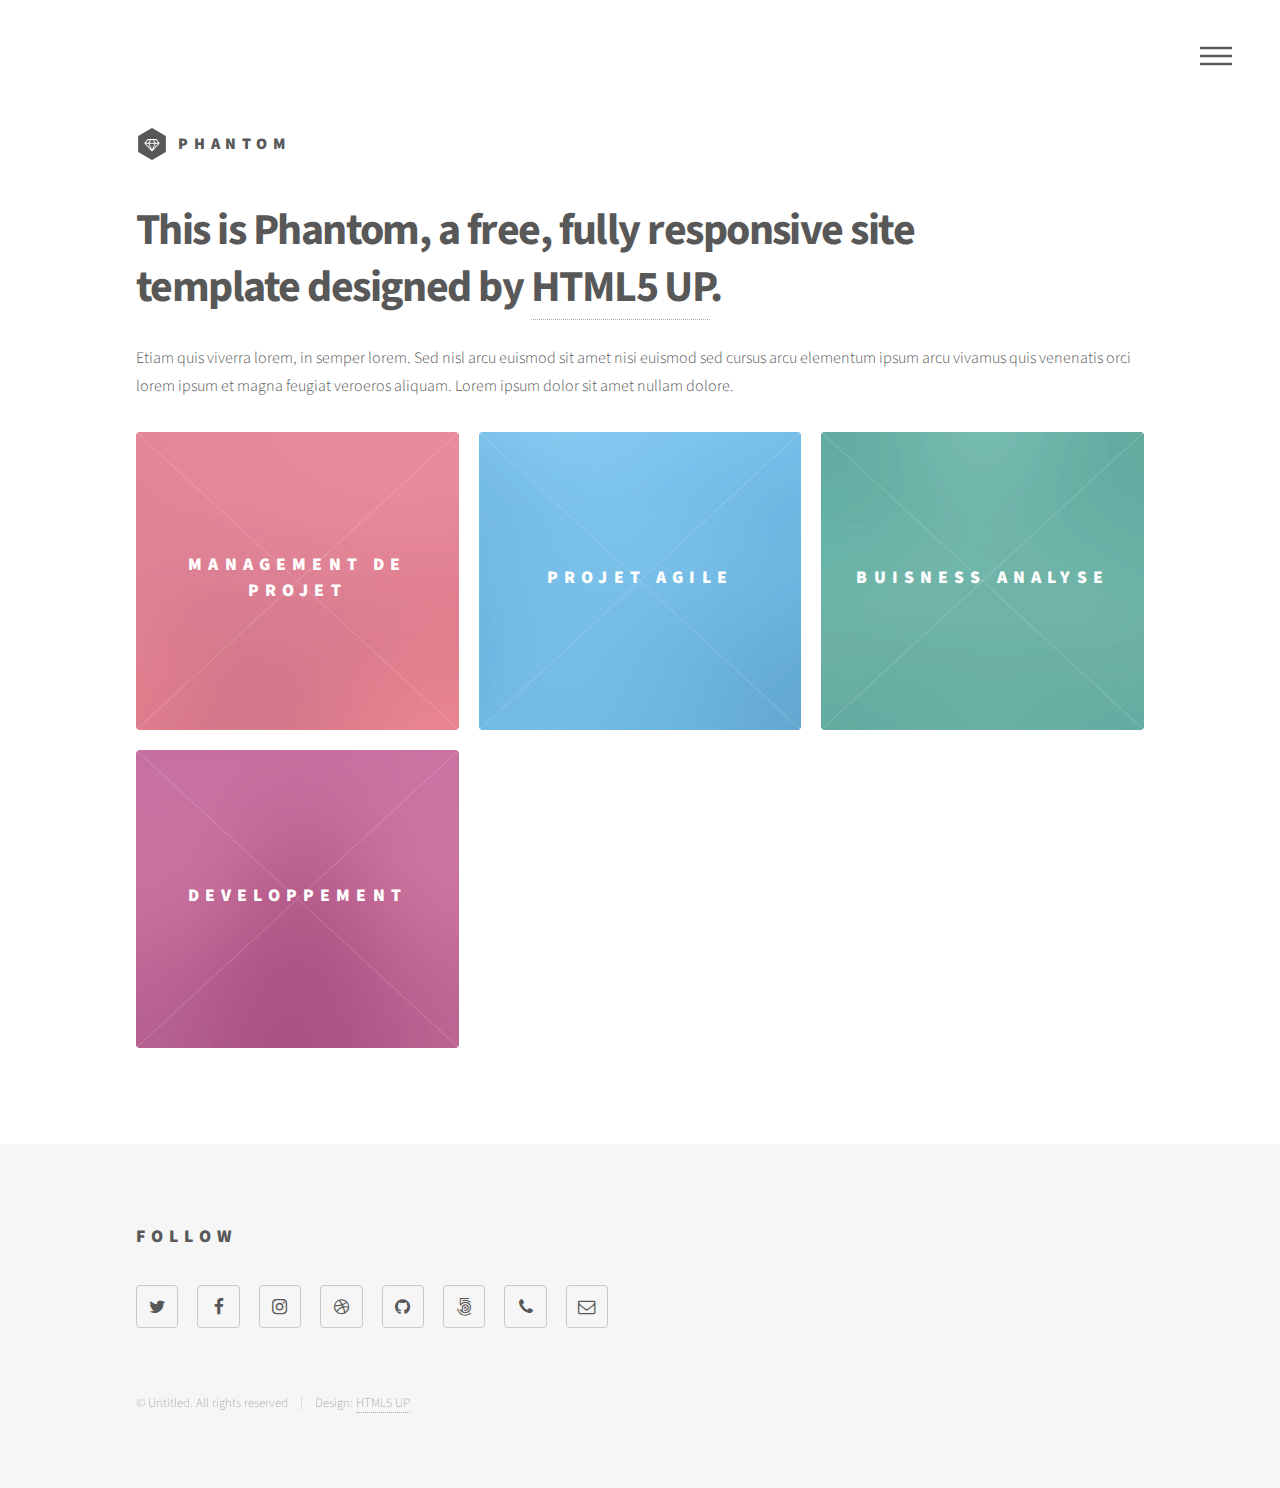
==== commit f8b3178d: "Update index.html" ====
--- a/index.html
+++ b/index.html
@@ -6,7 +6,7 @@
 -->
 <html>
 	<head>
-		<title>Phantom by HTML5 UP</title>
+		<title>SOKARIS</title>
 		<meta charset="utf-8" />
 		<meta name="viewport" content="width=device-width, initial-scale=1, user-scalable=no" />
 		<link rel="stylesheet" href="assets/css/main.css" />
@@ -39,11 +39,11 @@
 					<nav id="menu">
 						<h2>Menu</h2>
 						<ul>
-							<li><a href="index.html">Home</a></li>
-							<li><a href="generic.html">Ipsum veroeros</a></li>
-							<li><a href="generic.html">Tempus etiam</a></li>
-							<li><a href="generic.html">Consequat dolor</a></li>
-							<li><a href="elements.html">Elements</a></li>
+							<li><a href="index.html">SOKARIS</a></li>
+							<li><a href="generic.html">Management de projet</a></li>
+							<li><a href="generic.html">Projet Agile</a></li>
+							<li><a href="generic.html">Buisness Analyse</a></li>
+							<li><a href="elements.html">D�veloppement</a></li>
 						</ul>
 					</nav>
 
@@ -61,7 +61,7 @@
 										<img src="images/pic01.jpg" alt="" />
 									</span>
 									<a href="generic.html">
-										<h2>Magna</h2>
+										<h2>Management de projet</h2>
 										<div class="content">
 											<p>Sed nisl arcu euismod sit amet nisi lorem etiam dolor veroeros et feugiat.</p>
 										</div>
@@ -72,7 +72,7 @@
 										<img src="images/pic02.jpg" alt="" />
 									</span>
 									<a href="generic.html">
-										<h2>Lorem</h2>
+										<h2>Projet Agile</h2>
 										<div class="content">
 											<p>Sed nisl arcu euismod sit amet nisi lorem etiam dolor veroeros et feugiat.</p>
 										</div>
@@ -83,7 +83,7 @@
 										<img src="images/pic03.jpg" alt="" />
 									</span>
 									<a href="generic.html">
-										<h2>Feugiat</h2>
+										<h2>Buisness Analyse</h2>
 										<div class="content">
 											<p>Sed nisl arcu euismod sit amet nisi lorem etiam dolor veroeros et feugiat.</p>
 										</div>
@@ -94,95 +94,7 @@
 										<img src="images/pic04.jpg" alt="" />
 									</span>
 									<a href="generic.html">
-										<h2>Tempus</h2>
-										<div class="content">
-											<p>Sed nisl arcu euismod sit amet nisi lorem etiam dolor veroeros et feugiat.</p>
-										</div>
-									</a>
-								</article>
-								<article class="style5">
-									<span class="image">
-										<img src="images/pic05.jpg" alt="" />
-									</span>
-									<a href="generic.html">
-										<h2>Aliquam</h2>
-										<div class="content">
-											<p>Sed nisl arcu euismod sit amet nisi lorem etiam dolor veroeros et feugiat.</p>
-										</div>
-									</a>
-								</article>
-								<article class="style6">
-									<span class="image">
-										<img src="images/pic06.jpg" alt="" />
-									</span>
-									<a href="generic.html">
-										<h2>Veroeros</h2>
-										<div class="content">
-											<p>Sed nisl arcu euismod sit amet nisi lorem etiam dolor veroeros et feugiat.</p>
-										</div>
-									</a>
-								</article>
-								<article class="style2">
-									<span class="image">
-										<img src="images/pic07.jpg" alt="" />
-									</span>
-									<a href="generic.html">
-										<h2>Ipsum</h2>
-										<div class="content">
-											<p>Sed nisl arcu euismod sit amet nisi lorem etiam dolor veroeros et feugiat.</p>
-										</div>
-									</a>
-								</article>
-								<article class="style3">
-									<span class="image">
-										<img src="images/pic08.jpg" alt="" />
-									</span>
-									<a href="generic.html">
-										<h2>Dolor</h2>
-										<div class="content">
-											<p>Sed nisl arcu euismod sit amet nisi lorem etiam dolor veroeros et feugiat.</p>
-										</div>
-									</a>
-								</article>
-								<article class="style1">
-									<span class="image">
-										<img src="images/pic09.jpg" alt="" />
-									</span>
-									<a href="generic.html">
-										<h2>Nullam</h2>
-										<div class="content">
-											<p>Sed nisl arcu euismod sit amet nisi lorem etiam dolor veroeros et feugiat.</p>
-										</div>
-									</a>
-								</article>
-								<article class="style5">
-									<span class="image">
-										<img src="images/pic10.jpg" alt="" />
-									</span>
-									<a href="generic.html">
-										<h2>Ultricies</h2>
-										<div class="content">
-											<p>Sed nisl arcu euismod sit amet nisi lorem etiam dolor veroeros et feugiat.</p>
-										</div>
-									</a>
-								</article>
-								<article class="style6">
-									<span class="image">
-										<img src="images/pic11.jpg" alt="" />
-									</span>
-									<a href="generic.html">
-										<h2>Dictum</h2>
-										<div class="content">
-											<p>Sed nisl arcu euismod sit amet nisi lorem etiam dolor veroeros et feugiat.</p>
-										</div>
-									</a>
-								</article>
-								<article class="style4">
-									<span class="image">
-										<img src="images/pic12.jpg" alt="" />
-									</span>
-									<a href="generic.html">
-										<h2>Pretium</h2>
+										<h2>Developpement</h2>
 										<div class="content">
 											<p>Sed nisl arcu euismod sit amet nisi lorem etiam dolor veroeros et feugiat.</p>
 										</div>
@@ -195,25 +107,6 @@
 				<!-- Footer -->
 					<footer id="footer">
 						<div class="inner">
-							<section>
-								<h2>Get in touch</h2>
-								<form method="post" action="#">
-									<div class="fields">
-										<div class="field half">
-											<input type="text" name="name" id="name" placeholder="Name" />
-										</div>
-										<div class="field half">
-											<input type="email" name="email" id="email" placeholder="Email" />
-										</div>
-										<div class="field">
-											<textarea name="message" id="message" placeholder="Message"></textarea>
-										</div>
-									</div>
-									<ul class="actions">
-										<li><input type="submit" value="Send" class="primary" /></li>
-									</ul>
-								</form>
-							</section>
 							<section>
 								<h2>Follow</h2>
 								<ul class="icons">
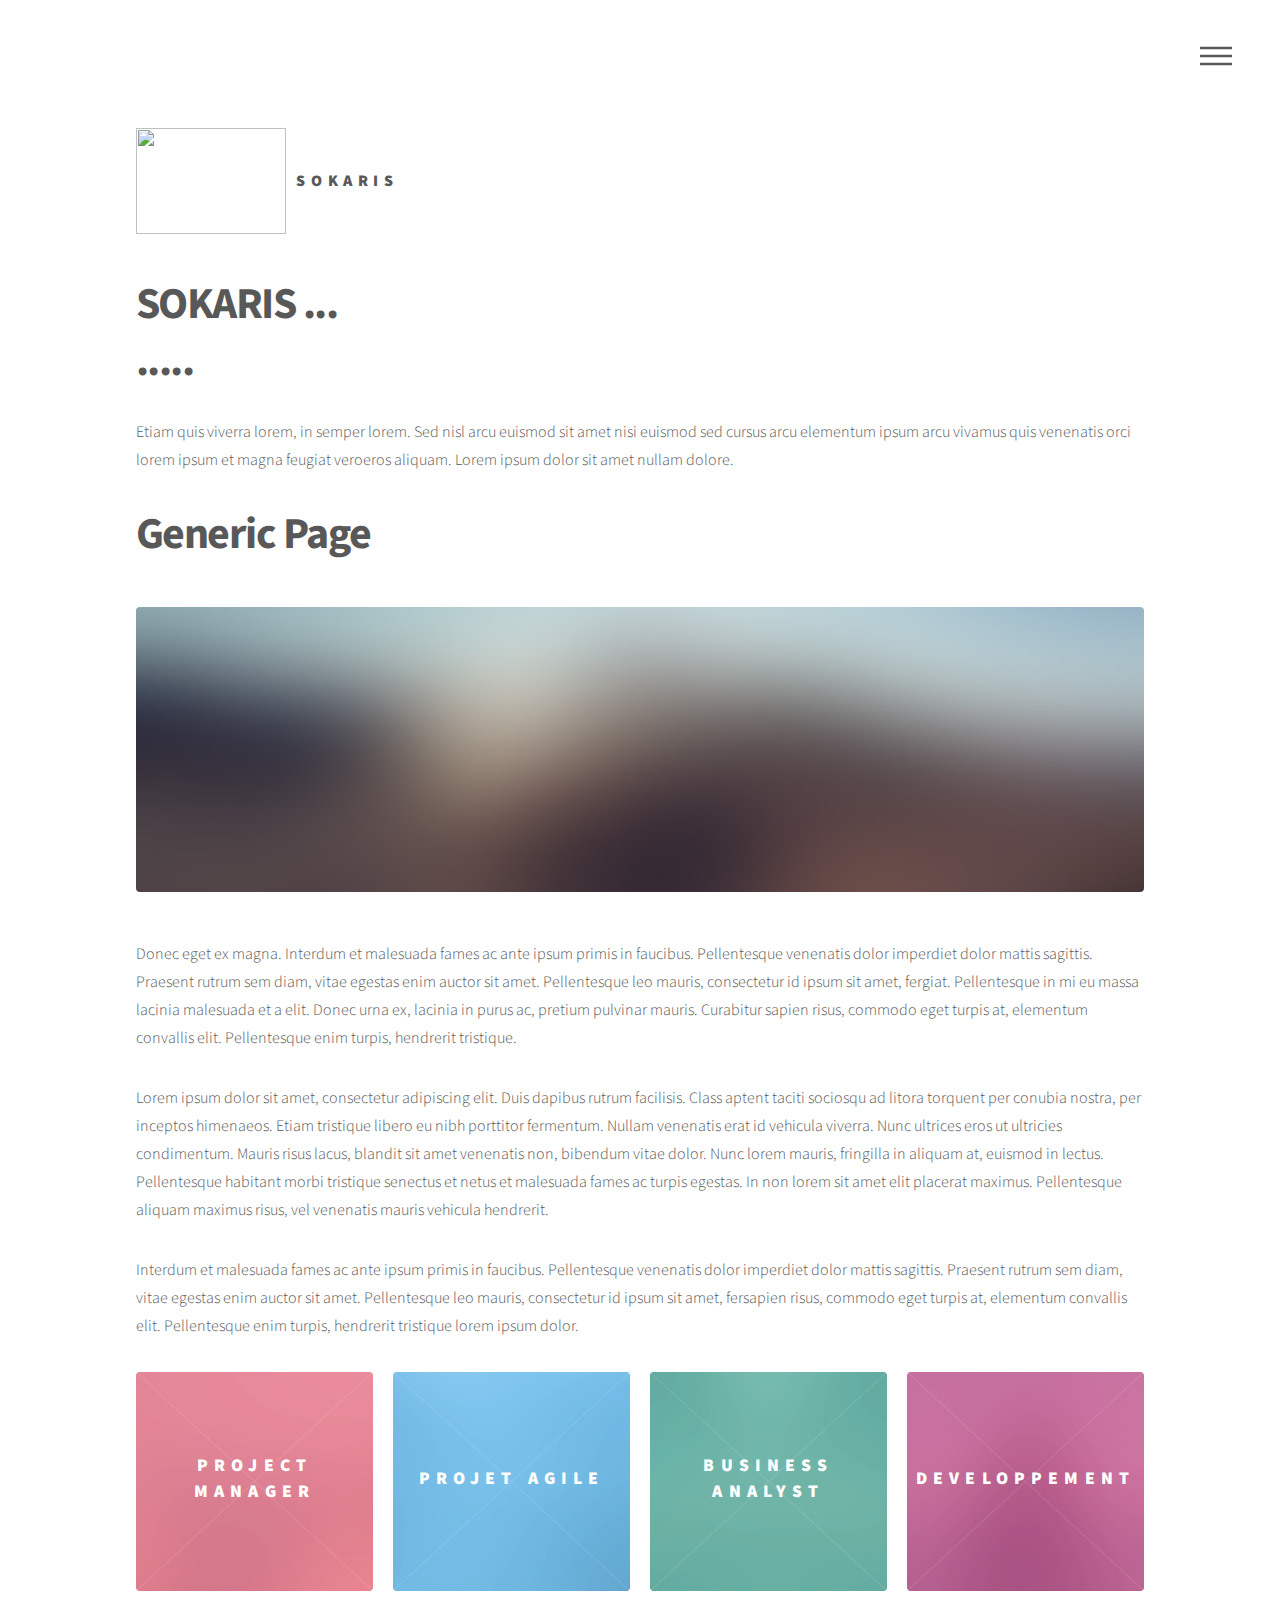
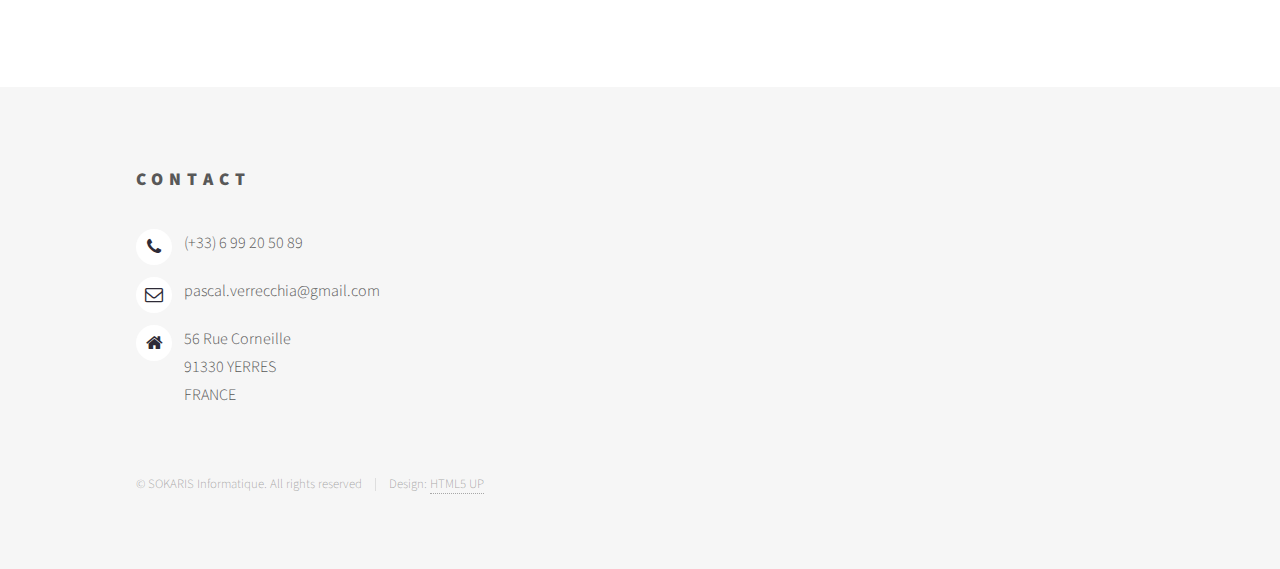
==== commit 3b0e9c21: "change contact" ====
--- a/index.html
+++ b/index.html
@@ -22,7 +22,7 @@
 
 							<!-- Logo -->
 								<a href="index.html" class="logo">
-									<span class="symbol"><img src="images/logo.svg" alt="" /></span><span class="title">Phantom</span>
+									<span class="symbol"><img src="images/sokaris.png" alt="" /></span><span class="title">SOKARIS</span>
 								</a>
 
 							<!-- Nav -->
@@ -40,10 +40,10 @@
 						<h2>Menu</h2>
 						<ul>
 							<li><a href="index.html">SOKARIS</a></li>
-							<li><a href="generic.html">Management de projet</a></li>
-							<li><a href="generic.html">Projet Agile</a></li>
-							<li><a href="generic.html">Buisness Analyse</a></li>
-							<li><a href="elements.html">D�veloppement</a></li>
+							<li><a href="management.html">PROJECT MANAGER</a></li>
+							<li><a href="agile.html">PROJET AGILE</a></li>
+							<li><a href="analyse.html">BUSINESS ANALYST</a></li>
+							<li><a href="developpement.html">DEVELOPPEMENT</a></li>
 						</ul>
 					</nav>
 
@@ -51,17 +51,22 @@
 					<div id="main">
 						<div class="inner">
 							<header>
-								<h1>This is Phantom, a free, fully responsive site<br />
-								template designed by <a href="http://html5up.net">HTML5 UP</a>.</h1>
+								<h1>SOKARIS ...<br />
+								....</a>.</h1>
 								<p>Etiam quis viverra lorem, in semper lorem. Sed nisl arcu euismod sit amet nisi euismod sed cursus arcu elementum ipsum arcu vivamus quis venenatis orci lorem ipsum et magna feugiat veroeros aliquam. Lorem ipsum dolor sit amet nullam dolore.</p>
 							</header>
+							<h1>Generic Page</h1>
+							<span class="image main"><img src="images/pic13.jpg" alt="" /></span>
+							<p>Donec eget ex magna. Interdum et malesuada fames ac ante ipsum primis in faucibus. Pellentesque venenatis dolor imperdiet dolor mattis sagittis. Praesent rutrum sem diam, vitae egestas enim auctor sit amet. Pellentesque leo mauris, consectetur id ipsum sit amet, fergiat. Pellentesque in mi eu massa lacinia malesuada et a elit. Donec urna ex, lacinia in purus ac, pretium pulvinar mauris. Curabitur sapien risus, commodo eget turpis at, elementum convallis elit. Pellentesque enim turpis, hendrerit tristique.</p>
+							<p>Lorem ipsum dolor sit amet, consectetur adipiscing elit. Duis dapibus rutrum facilisis. Class aptent taciti sociosqu ad litora torquent per conubia nostra, per inceptos himenaeos. Etiam tristique libero eu nibh porttitor fermentum. Nullam venenatis erat id vehicula viverra. Nunc ultrices eros ut ultricies condimentum. Mauris risus lacus, blandit sit amet venenatis non, bibendum vitae dolor. Nunc lorem mauris, fringilla in aliquam at, euismod in lectus. Pellentesque habitant morbi tristique senectus et netus et malesuada fames ac turpis egestas. In non lorem sit amet elit placerat maximus. Pellentesque aliquam maximus risus, vel venenatis mauris vehicula hendrerit.</p>
+							<p>Interdum et malesuada fames ac ante ipsum primis in faucibus. Pellentesque venenatis dolor imperdiet dolor mattis sagittis. Praesent rutrum sem diam, vitae egestas enim auctor sit amet. Pellentesque leo mauris, consectetur id ipsum sit amet, fersapien risus, commodo eget turpis at, elementum convallis elit. Pellentesque enim turpis, hendrerit tristique lorem ipsum dolor.</p>
 							<section class="tiles">
 								<article class="style1">
 									<span class="image">
 										<img src="images/pic01.jpg" alt="" />
 									</span>
-									<a href="generic.html">
-										<h2>Management de projet</h2>
+									<a href="management.html">
+										<h2>PROJECT MANAGER</h2>
 										<div class="content">
 											<p>Sed nisl arcu euismod sit amet nisi lorem etiam dolor veroeros et feugiat.</p>
 										</div>
@@ -71,7 +76,7 @@
 									<span class="image">
 										<img src="images/pic02.jpg" alt="" />
 									</span>
-									<a href="generic.html">
+									<a href="agile.html">
 										<h2>Projet Agile</h2>
 										<div class="content">
 											<p>Sed nisl arcu euismod sit amet nisi lorem etiam dolor veroeros et feugiat.</p>
@@ -82,8 +87,8 @@
 									<span class="image">
 										<img src="images/pic03.jpg" alt="" />
 									</span>
-									<a href="generic.html">
-										<h2>Buisness Analyse</h2>
+									<a href="analyse.html">
+										<h2>BUSINESS ANALYST</h2>
 										<div class="content">
 											<p>Sed nisl arcu euismod sit amet nisi lorem etiam dolor veroeros et feugiat.</p>
 										</div>
@@ -93,7 +98,7 @@
 									<span class="image">
 										<img src="images/pic04.jpg" alt="" />
 									</span>
-									<a href="generic.html">
+									<a href="developpement.html">
 										<h2>Developpement</h2>
 										<div class="content">
 											<p>Sed nisl arcu euismod sit amet nisi lorem etiam dolor veroeros et feugiat.</p>
@@ -108,20 +113,17 @@
 					<footer id="footer">
 						<div class="inner">
 							<section>
-								<h2>Follow</h2>
-								<ul class="icons">
-									<li><a href="#" class="icon style2 fa-twitter"><span class="label">Twitter</span></a></li>
-									<li><a href="#" class="icon style2 fa-facebook"><span class="label">Facebook</span></a></li>
-									<li><a href="#" class="icon style2 fa-instagram"><span class="label">Instagram</span></a></li>
-									<li><a href="#" class="icon style2 fa-dribbble"><span class="label">Dribbble</span></a></li>
-									<li><a href="#" class="icon style2 fa-github"><span class="label">GitHub</span></a></li>
-									<li><a href="#" class="icon style2 fa-500px"><span class="label">500px</span></a></li>
-									<li><a href="#" class="icon style2 fa-phone"><span class="label">Phone</span></a></li>
-									<li><a href="#" class="icon style2 fa-envelope-o"><span class="label">Email</span></a></li>
+								<h2>Contact</h2>
+								<ul class="contact-icons color1">
+									<li class="icon fa-phone">(+33) 6 99 20 50 89</li>
+									<li class="icon fa-envelope-o">pascal.verrecchia@gmail.com</li>
+									<li class="icon fa-home">56 Rue Corneille<br />
+									91330 YERRES<br />
+									FRANCE</li>
 								</ul>
 							</section>
 							<ul class="copyright">
-								<li>&copy; Untitled. All rights reserved</li><li>Design: <a href="http://html5up.net">HTML5 UP</a></li>
+								<li>&copy; SOKARIS Informatique. All rights reserved</li><li>Design: <a href="http://html5up.net">HTML5 UP</a></li>
 							</ul>
 						</div>
 					</footer>
--- a/assets/css/main.css
+++ b/assets/css/main.css
@@ -2561,7 +2561,7 @@
 			-ms-transition: -ms-transform 0.5s ease, opacity 0.5s ease;
 			transition: transform 0.5s ease, opacity 0.5s ease;
 			position: relative;
-			width: calc(33.3333333333% - 2.5em);
+			width: calc(25% - 2.5em);
 			margin: 2.5em 0 0 2.5em;
 		}
 
@@ -2753,7 +2753,7 @@
 			}
 
 				.tiles article {
-					width: calc(33.3333333333% - 1.25em);
+					width: calc(25% - 1.25em);
 					margin: 1.25em 0 0 1.25em;
 				}
 
@@ -2834,8 +2834,8 @@
 
 				#header .logo .symbol img {
 					display: block;
-					width: 2em;
-					height: 2em;
+					width: 150px;
+					height: 106px;
 				}
 
 		#header nav {
@@ -3305,4 +3305,43 @@
 				padding: 0 1.25em;
 			}
 
-		}+		}
+		
+	/* Contact Icons */
+
+	ul.contact-icons {
+		list-style: none;
+		padding-left: 0;
+	}
+
+		ul.contact-icons > li {
+			margin: 1.25rem 0 0 0;
+			padding-left: 3em;
+		}
+
+			ul.contact-icons > li:before {
+				display: inline-block;
+				width: 2.25rem;
+				height: 2.25rem;
+				line-height: 2.25rem;
+				border-radius: 2.25rem;
+				background-color: white;
+				left: 0;
+				position: absolute;
+				color: #2e2b37;
+				cursor: default;
+				font-size: 1.125rem;
+				margin-right: 1rem;
+				text-align: center;
+				vertical-align: middle;
+			}
+
+				body.is-ie ul.contact-icons > li:before {
+					line-height: 2.125;
+				}
+
+			ul.contact-icons > li a {
+				border-bottom: 0;
+			}
+
+		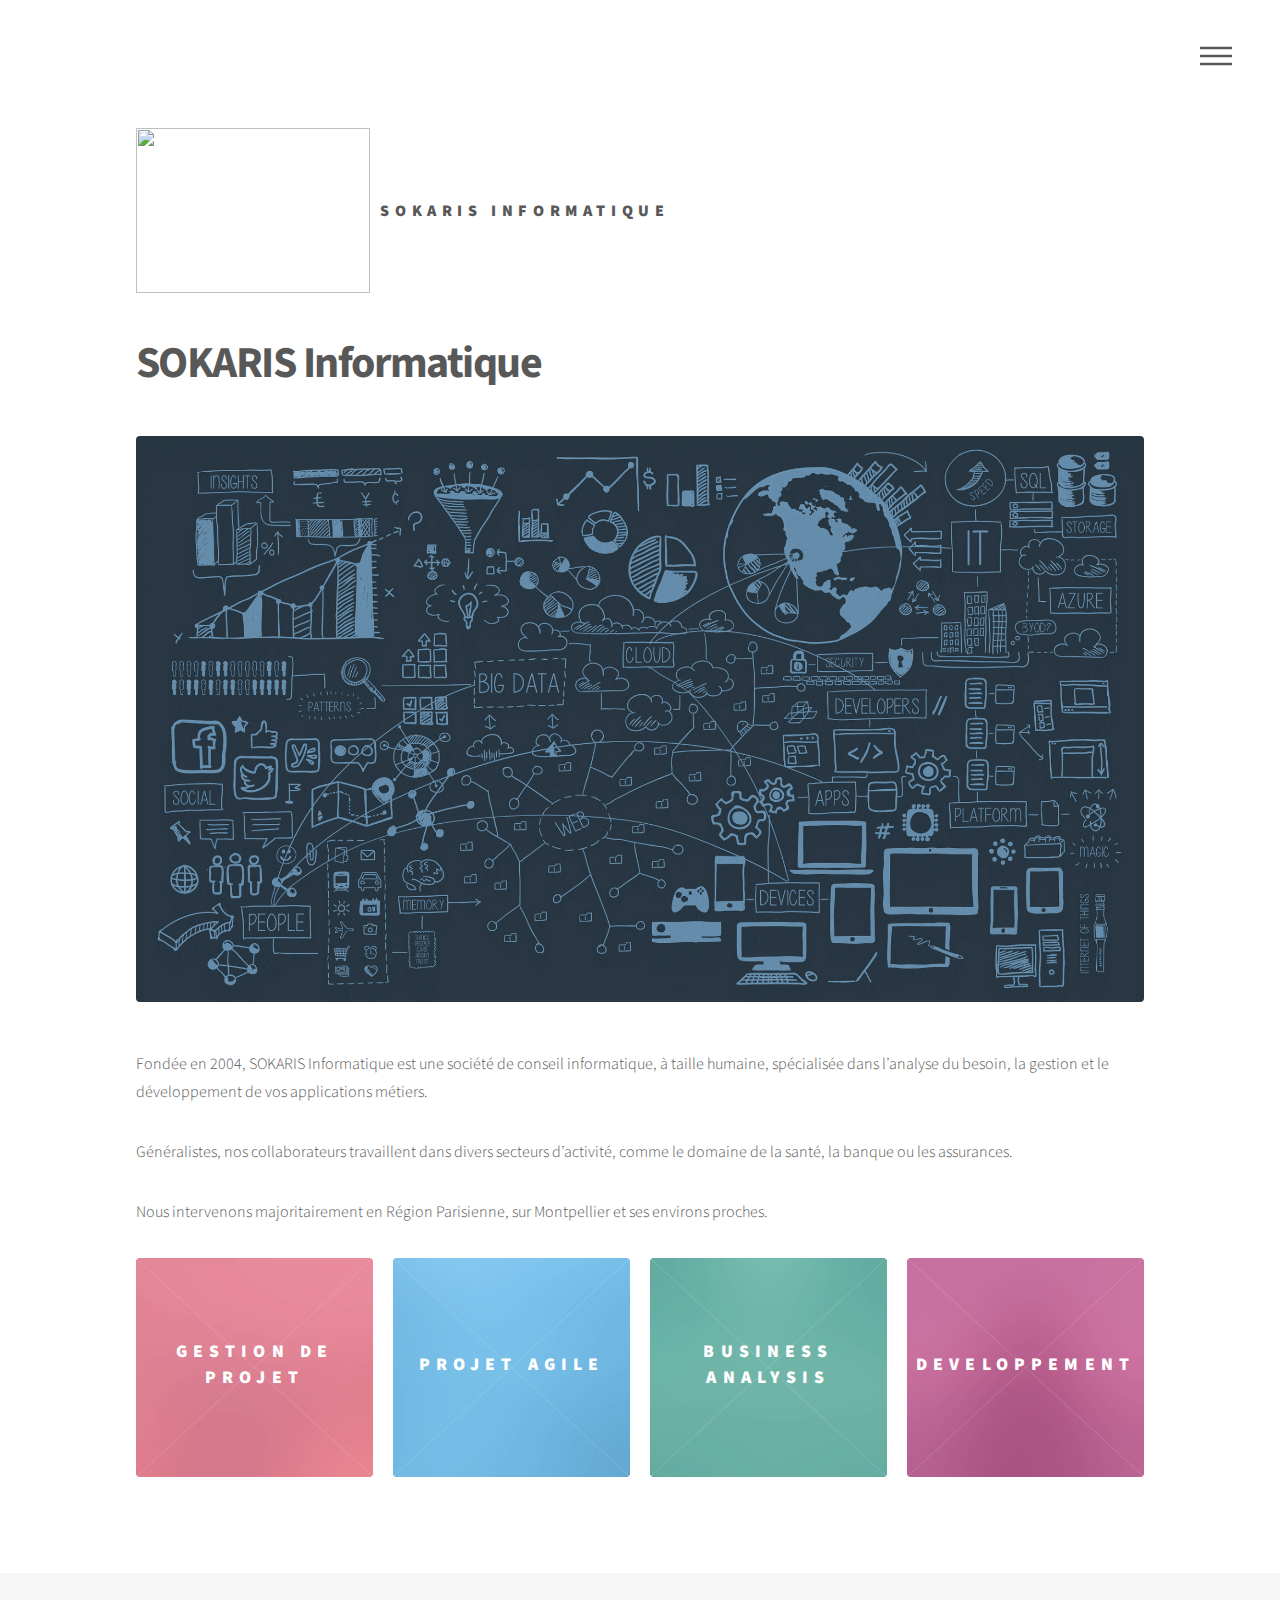
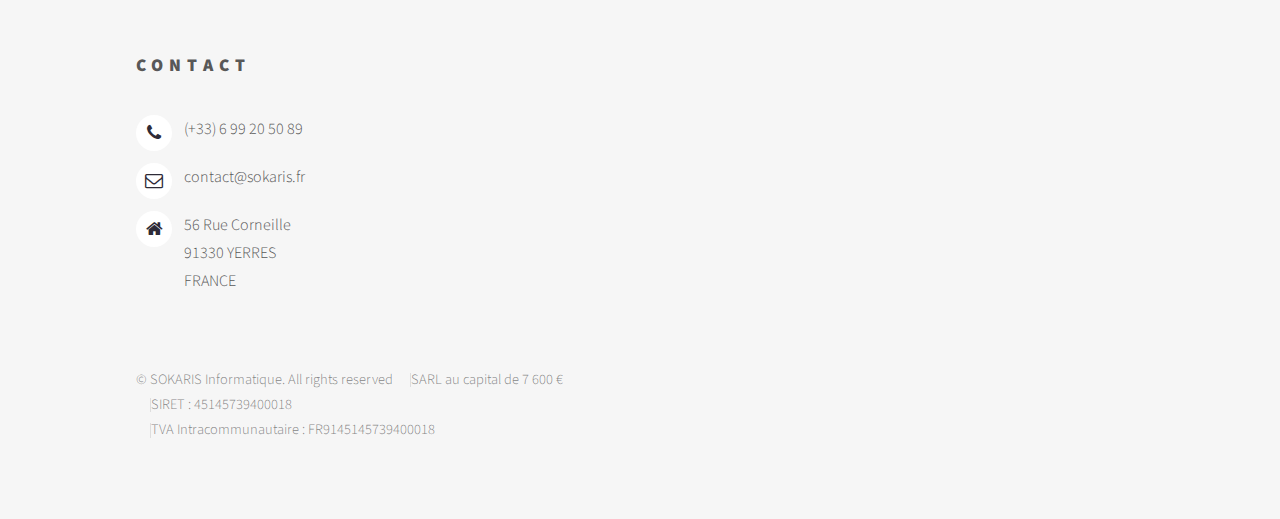
==== commit c75c17b4: "Change Version Pascal" ====
--- a/index.html
+++ b/index.html
@@ -6,7 +6,7 @@
 -->
 <html>
 	<head>
-		<title>SOKARIS</title>
+		<title>SOKARIS INFORMATIQUE</title>
 		<meta charset="utf-8" />
 		<meta name="viewport" content="width=device-width, initial-scale=1, user-scalable=no" />
 		<link rel="stylesheet" href="assets/css/main.css" />
@@ -22,7 +22,7 @@
 
 							<!-- Logo -->
 								<a href="index.html" class="logo">
-									<span class="symbol"><img src="images/sokaris.png" alt="" /></span><span class="title">SOKARIS</span>
+									<span class="symbol"><img src="images/sokaris.png" alt="" /></span><span class="title">SOKARIS INFORMATIQUE</span>
 								</a>
 
 							<!-- Nav -->
@@ -40,9 +40,9 @@
 						<h2>Menu</h2>
 						<ul>
 							<li><a href="index.html">SOKARIS</a></li>
-							<li><a href="management.html">PROJECT MANAGER</a></li>
+							<li><a href="management.html">GESTION DE PROJET</a></li>
 							<li><a href="agile.html">PROJET AGILE</a></li>
-							<li><a href="analyse.html">BUSINESS ANALYST</a></li>
+							<li><a href="analyse.html">BUSINESS ANALYSIS</a></li>
 							<li><a href="developpement.html">DEVELOPPEMENT</a></li>
 						</ul>
 					</nav>
@@ -51,24 +51,21 @@
 					<div id="main">
 						<div class="inner">
 							<header>
-								<h1>SOKARIS ...<br />
-								....</a>.</h1>
-								<p>Etiam quis viverra lorem, in semper lorem. Sed nisl arcu euismod sit amet nisi euismod sed cursus arcu elementum ipsum arcu vivamus quis venenatis orci lorem ipsum et magna feugiat veroeros aliquam. Lorem ipsum dolor sit amet nullam dolore.</p>
+								<h1>SOKARIS Informatique</h1>
 							</header>
-							<h1>Generic Page</h1>
-							<span class="image main"><img src="images/pic13.jpg" alt="" /></span>
-							<p>Donec eget ex magna. Interdum et malesuada fames ac ante ipsum primis in faucibus. Pellentesque venenatis dolor imperdiet dolor mattis sagittis. Praesent rutrum sem diam, vitae egestas enim auctor sit amet. Pellentesque leo mauris, consectetur id ipsum sit amet, fergiat. Pellentesque in mi eu massa lacinia malesuada et a elit. Donec urna ex, lacinia in purus ac, pretium pulvinar mauris. Curabitur sapien risus, commodo eget turpis at, elementum convallis elit. Pellentesque enim turpis, hendrerit tristique.</p>
-							<p>Lorem ipsum dolor sit amet, consectetur adipiscing elit. Duis dapibus rutrum facilisis. Class aptent taciti sociosqu ad litora torquent per conubia nostra, per inceptos himenaeos. Etiam tristique libero eu nibh porttitor fermentum. Nullam venenatis erat id vehicula viverra. Nunc ultrices eros ut ultricies condimentum. Mauris risus lacus, blandit sit amet venenatis non, bibendum vitae dolor. Nunc lorem mauris, fringilla in aliquam at, euismod in lectus. Pellentesque habitant morbi tristique senectus et netus et malesuada fames ac turpis egestas. In non lorem sit amet elit placerat maximus. Pellentesque aliquam maximus risus, vel venenatis mauris vehicula hendrerit.</p>
-							<p>Interdum et malesuada fames ac ante ipsum primis in faucibus. Pellentesque venenatis dolor imperdiet dolor mattis sagittis. Praesent rutrum sem diam, vitae egestas enim auctor sit amet. Pellentesque leo mauris, consectetur id ipsum sit amet, fersapien risus, commodo eget turpis at, elementum convallis elit. Pellentesque enim turpis, hendrerit tristique lorem ipsum dolor.</p>
+							<span class="image main"><img src="images/ImageTitrePrincipal.png" alt="" /></span>
+							<p>Fondée en 2004, SOKARIS Informatique est une société de conseil informatique, à taille humaine, spécialisée dans l’analyse du besoin, la gestion et le développement de vos applications métiers.</p>
+							<p>Généralistes, nos collaborateurs travaillent dans divers secteurs d’activité, comme le domaine de la santé, la banque ou les assurances.</p>
+							<p>Nous intervenons majoritairement en Région Parisienne, sur Montpellier et ses environs proches.</p>
 							<section class="tiles">
 								<article class="style1">
 									<span class="image">
 										<img src="images/pic01.jpg" alt="" />
 									</span>
 									<a href="management.html">
-										<h2>PROJECT MANAGER</h2>
+										<h2>Gestion de projet</h2>
 										<div class="content">
-											<p>Sed nisl arcu euismod sit amet nisi lorem etiam dolor veroeros et feugiat.</p>
+											<p>Profitez de l’expérience de nos collaborateurs seniors et certifiés</p>
 										</div>
 									</a>
 								</article>
@@ -79,7 +76,7 @@
 									<a href="agile.html">
 										<h2>Projet Agile</h2>
 										<div class="content">
-											<p>Sed nisl arcu euismod sit amet nisi lorem etiam dolor veroeros et feugiat.</p>
+											<p>Spécialiste de la méthodologie agile SCRUM</p>
 										</div>
 									</a>
 								</article>
@@ -88,9 +85,9 @@
 										<img src="images/pic03.jpg" alt="" />
 									</span>
 									<a href="analyse.html">
-										<h2>BUSINESS ANALYST</h2>
+										<h2>Business Analysis</h2>
 										<div class="content">
-											<p>Sed nisl arcu euismod sit amet nisi lorem etiam dolor veroeros et feugiat.</p>
+											<p>Nos experts vous accompagneront dans vos expressions de besoins ou la conduite du changement</p>
 										</div>
 									</a>
 								</article>
@@ -101,7 +98,7 @@
 									<a href="developpement.html">
 										<h2>Developpement</h2>
 										<div class="content">
-											<p>Sed nisl arcu euismod sit amet nisi lorem etiam dolor veroeros et feugiat.</p>
+											<p>Nos développeurs full-stack maîtrisent les frameworks et langages les plus à jour et populaires pour la réalisation de vos applications métiers.</p>
 										</div>
 									</a>
 								</article>
@@ -116,14 +113,17 @@
 								<h2>Contact</h2>
 								<ul class="contact-icons color1">
 									<li class="icon fa-phone">(+33) 6 99 20 50 89</li>
-									<li class="icon fa-envelope-o">pascal.verrecchia@gmail.com</li>
+									<li class="icon fa-envelope-o">contact@sokaris.fr </li>
 									<li class="icon fa-home">56 Rue Corneille<br />
 									91330 YERRES<br />
 									FRANCE</li>
 								</ul>
 							</section>
 							<ul class="copyright">
-								<li>&copy; SOKARIS Informatique. All rights reserved</li><li>Design: <a href="http://html5up.net">HTML5 UP</a></li>
+								<li>&copy; SOKARIS Informatique. All rights reserved</li>
+								<li>SARL au capital de 7 600 €</li></br>
+								<li>SIRET : 45145739400018</li></br>
+								<li>TVA Intracommunautaire : FR9145145739400018</li></br>
 							</ul>
 						</div>
 					</footer>
--- a/assets/css/main.css
+++ b/assets/css/main.css
@@ -1884,6 +1884,42 @@
 					border-top: 0;
 					padding-top: 0;
 				}
+	/* Contact Icons */
+
+	ul.contact-icons {
+		list-style: none;
+		padding-left: 0;
+	}
+
+		ul.contact-icons > li {
+			margin: 1.25rem 0 0 0;
+			padding-left: 3em;
+		}
+
+			ul.contact-icons > li:before {
+				display: inline-block;
+				width: 2.25rem;
+				height: 2.25rem;
+				line-height: 2.25rem;
+				border-radius: 2.25rem;
+				background-color: white;
+				position: absolute;
+				left: 0;
+				color: #2e2b37;
+				cursor: default;
+				font-size: 1.125rem;
+				margin-right: 1rem;
+				text-align: center;
+				vertical-align: middle;
+			}
+
+				body.is-ie ul.contact-icons > li:before {
+					line-height: 2.125;
+				}
+
+			ul.contact-icons > li a {
+				border-bottom: 0;
+			}
 
 	dl {
 		margin: 0 0 2em 0;
@@ -2834,8 +2870,8 @@
 
 				#header .logo .symbol img {
 					display: block;
-					width: 150px;
-					height: 106px;
+					width: 234px;
+					height: 165px;
 				}
 
 		#header nav {
@@ -3182,8 +3218,8 @@
 				padding: 0;
 				margin-top: 5em;
 				list-style: none;
-				font-size: 0.8em;
-				color: rgba(88, 88, 88, 0.5);
+				font-size: 0.9em;
+				color: rgba(80, 80, 80, 0.7);
 			}
 
 				#footer > .inner .copyright a {
@@ -3194,7 +3230,7 @@
 					display: inline-block;
 					border-left: solid 1px rgba(88, 88, 88, 0.15);
 					line-height: 1;
-					padding: 0 0 0 1em;
+					padding: 0 0 0 0;
 					margin: 0 0 0 1em;
 				}
 
@@ -3307,41 +3343,6 @@
 
 		}
 		
-	/* Contact Icons */
-
-	ul.contact-icons {
-		list-style: none;
-		padding-left: 0;
-	}
-
-		ul.contact-icons > li {
-			margin: 1.25rem 0 0 0;
-			padding-left: 3em;
-		}
-
-			ul.contact-icons > li:before {
-				display: inline-block;
-				width: 2.25rem;
-				height: 2.25rem;
-				line-height: 2.25rem;
-				border-radius: 2.25rem;
-				background-color: white;
-				left: 0;
-				position: absolute;
-				color: #2e2b37;
-				cursor: default;
-				font-size: 1.125rem;
-				margin-right: 1rem;
-				text-align: center;
-				vertical-align: middle;
-			}
-
-				body.is-ie ul.contact-icons > li:before {
-					line-height: 2.125;
-				}
-
-			ul.contact-icons > li a {
-				border-bottom: 0;
-			}
+	
 
 		